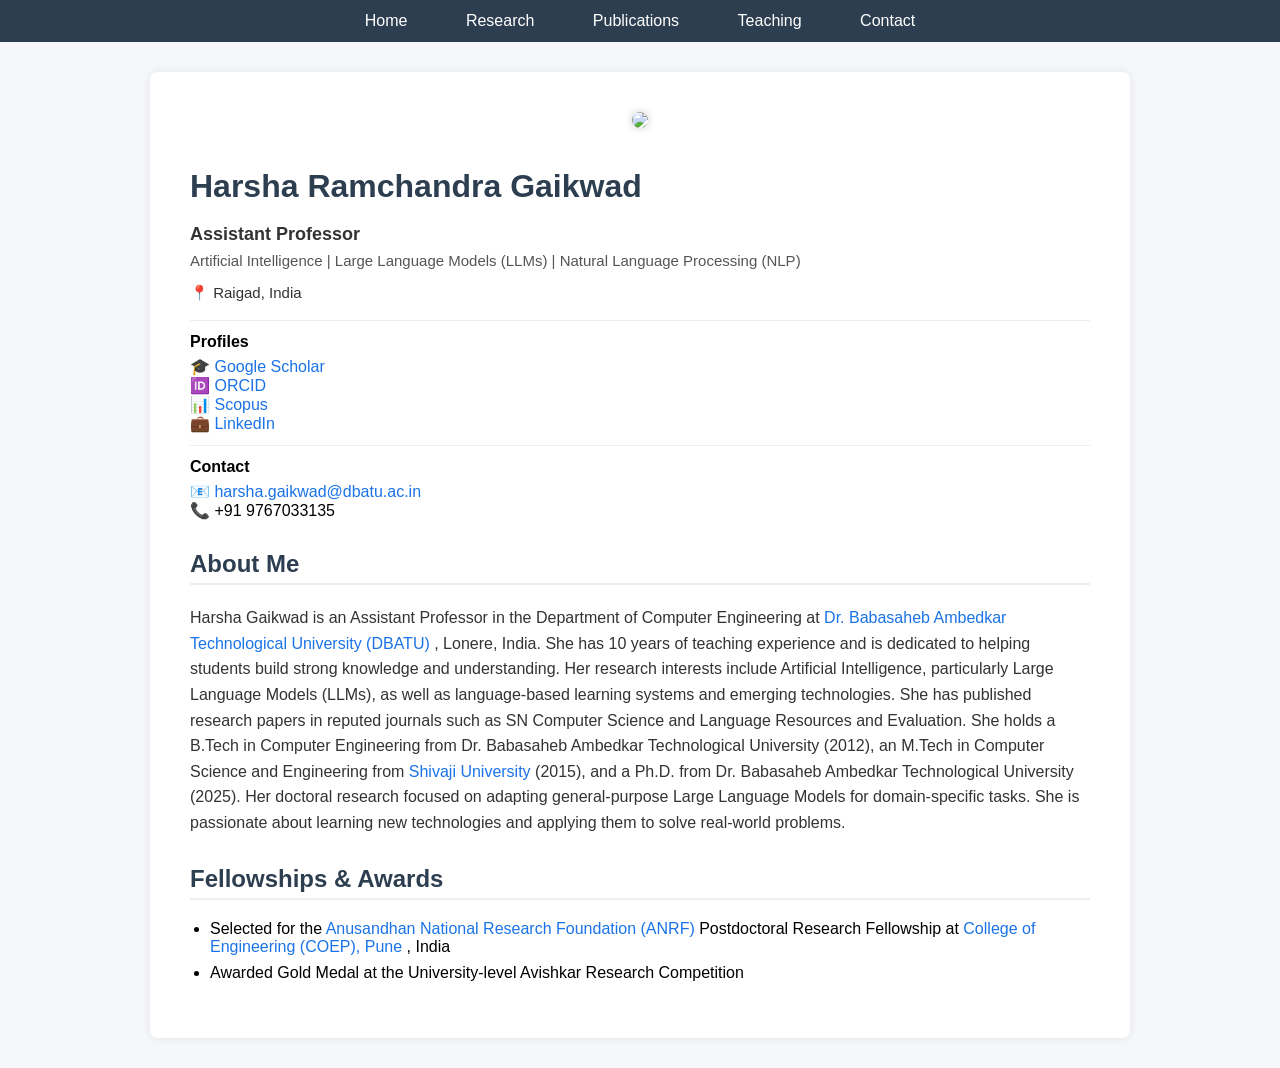
==== index.html @ 73e08946 "Update index.html" ====
<!DOCTYPE html>
<html>
<head>
<title>Harsha R. Gaikwad</title>
<link rel="stylesheet" href="style.css">
</head>

<body>

<div class="navbar">
<a href="index.html">Home</a>
<a href="research.html">Research</a>
<a href="publications.html">Publications</a>
<a href="teaching.html">Teaching</a>
<a href="Activities.html">Contact</a>
</div>

<div class="container">

<div style="text-align:center;">
<img src="profile.jpeg" width="150">
</div>

<h1>Harsha Ramchandra Gaikwad</h1>

<p style="line-height:1.6; font-size:15px;">
  <strong style="font-size:18px;">Assistant Professor</strong><br>
  
  <span style="color:#555;">
    Artificial Intelligence | Large Language Models (LLMs) | Natural Language Processing (NLP)
  </span><br>

  <span style="display:block; margin-top:8px;">📍 Raigad, India</span>

  <hr style="margin:12px 0; border:0; border-top:1px solid #eee;">

  <strong style="font-size:16px;">Profiles</strong><br>

  <span style="display:block; margin-top:6px;">
    🎓 <a href="https://scholar.google.com/citations?user=UqezAY8AAAAJ&hl=en" target="_blank" style="text-decoration:none; color:#1a73e8;">
      Google Scholar
    </a>
  </span>

  <span style="display:block;">
    🆔 <a href="https://orcid.org/0000-0003-2760-0009" target="_blank" style="text-decoration:none; color:#1a73e8;">
      ORCID
    </a>
  </span>

  <span style="display:block;">
    📊 <a href="https://www.scopus.com/authid/detail.uri?authorId=57553435400" target="_blank" style="text-decoration:none; color:#1a73e8;">
      Scopus
    </a>
  </span>

  <span style="display:block;">
    💼 <a href="https://www.linkedin.com/in/harsha-gaikwad-33515127b" target="_blank" style="text-decoration:none; color:#1a73e8;">
      LinkedIn
    </a>
  </span>

  <hr style="margin:12px 0; border:0; border-top:1px solid #eee;">

  <strong style="font-size:16px;">Contact</strong><br>

  <span style="display:block; margin-top:6px;">
    📧 <a href="mailto:harsha.gaikwad@dbatu.ac.in" style="text-decoration:none; color:#1a73e8;">
      harsha.gaikwad@dbatu.ac.in
    </a>
  </span>

  <span style="display:block;">
    📞 +91 9767033135
  </span>
</p>
  <h2>About Me</h2>
<p>
Harsha Gaikwad is an Assistant Professor in the Department of Computer Engineering at 
<a href="https://dbatu.ac.in/" target="_blank" style="color:#1a73e8; text-decoration:none;">
Dr. Babasaheb Ambedkar Technological University (DBATU)
</a>, Lonere, India. 

She has 10 years of teaching experience and is dedicated to helping students build strong knowledge and understanding. 
Her research interests include Artificial Intelligence, particularly Large Language Models (LLMs), as well as language-based learning systems and emerging technologies. 

She has published research papers in reputed journals such as SN Computer Science and Language Resources and Evaluation. 

She holds a B.Tech in Computer Engineering from 

Dr. Babasaheb Ambedkar Technological University (2012), 

an M.Tech in Computer Science and Engineering from 
<a href="https://www.unishivaji.ac.in/" target="_blank" style="color:#1a73e8; text-decoration:none;">
Shivaji University
</a> (2015), 

and a Ph.D. from 

Dr. Babasaheb Ambedkar Technological University
(2025). 

Her doctoral research focused on adapting general-purpose Large Language Models for domain-specific tasks. 
She is passionate about learning new technologies and applying them to solve real-world problems.
</p>


  <h2>Fellowships & Awards</h2>
<ul>
<li>
Selected for the 
<a href="https://anrf.gov.in/" target="_blank" style="color:#1a73e8; text-decoration:none;">
Anusandhan National Research Foundation (ANRF)
</a> 
Postdoctoral Research Fellowship at 
<a href="https://www.coep.org.in/" target="_blank" style="color:#1a73e8; text-decoration:none;">
College of Engineering (COEP), Pune
</a>, India
</li>

<li>
Awarded Gold Medal at the University-level Avishkar Research Competition
</li>
</ul>

</div>

</body>
</html>
---- style.css ----
/* GENERAL */
body {
    font-family: "Segoe UI", Arial, sans-serif;
    margin: 0;
    background-color: #f5f7fa;
}

/* NAVBAR */
.navbar {
    background-color: #2c3e50;
    padding: 12px 0;
    text-align: center;
    position: sticky;
    top: 0;
    z-index: 1000;
}

.navbar a {
    color: white;
    margin: 0 15px;
    text-decoration: none;
    font-weight: 500;
    padding: 8px 12px;
    transition: 0.3s;
}

.navbar a:hover {
    background-color: #f39c12;
    border-radius: 5px;
}

/* MAIN CONTAINER */
.container {
    padding: 40px;
    max-width: 900px;
    margin: 30px auto;
    background: white;
    box-shadow: 0 0 10px rgba(0,0,0,0.08);
    border-radius: 8px;
}

/* HEADINGS */
h1 {
    color: #2c3e50;
    margin-bottom: 10px;
}

h2 {
    color: #2c3e50;
    border-bottom: 2px solid #eee;
    padding-bottom: 5px;
    margin-top: 30px;
}

/* TEXT */
p {
    line-height: 1.6;
    color: #333;
}

/* LISTS */
ul {
    padding-left: 20px;
}

ul li {
    margin-bottom: 8px;
}

/* LINKS */
a {
    color: #2980b9;
}

a:hover {
    text-decoration: underline;
}

/* PROFILE IMAGE */
img {
    margin-bottom: 15px;
    border-radius: 50%;
    box-shadow: 0 0 10px rgba(0,0,0,0.2);
}

/* MOBILE RESPONSIVE */
@media (max-width: 768px) {
    .container {
        padding: 20px;
        margin: 10px;
    }

    .navbar a {
        display: block;
        margin: 10px 0;
    }
}
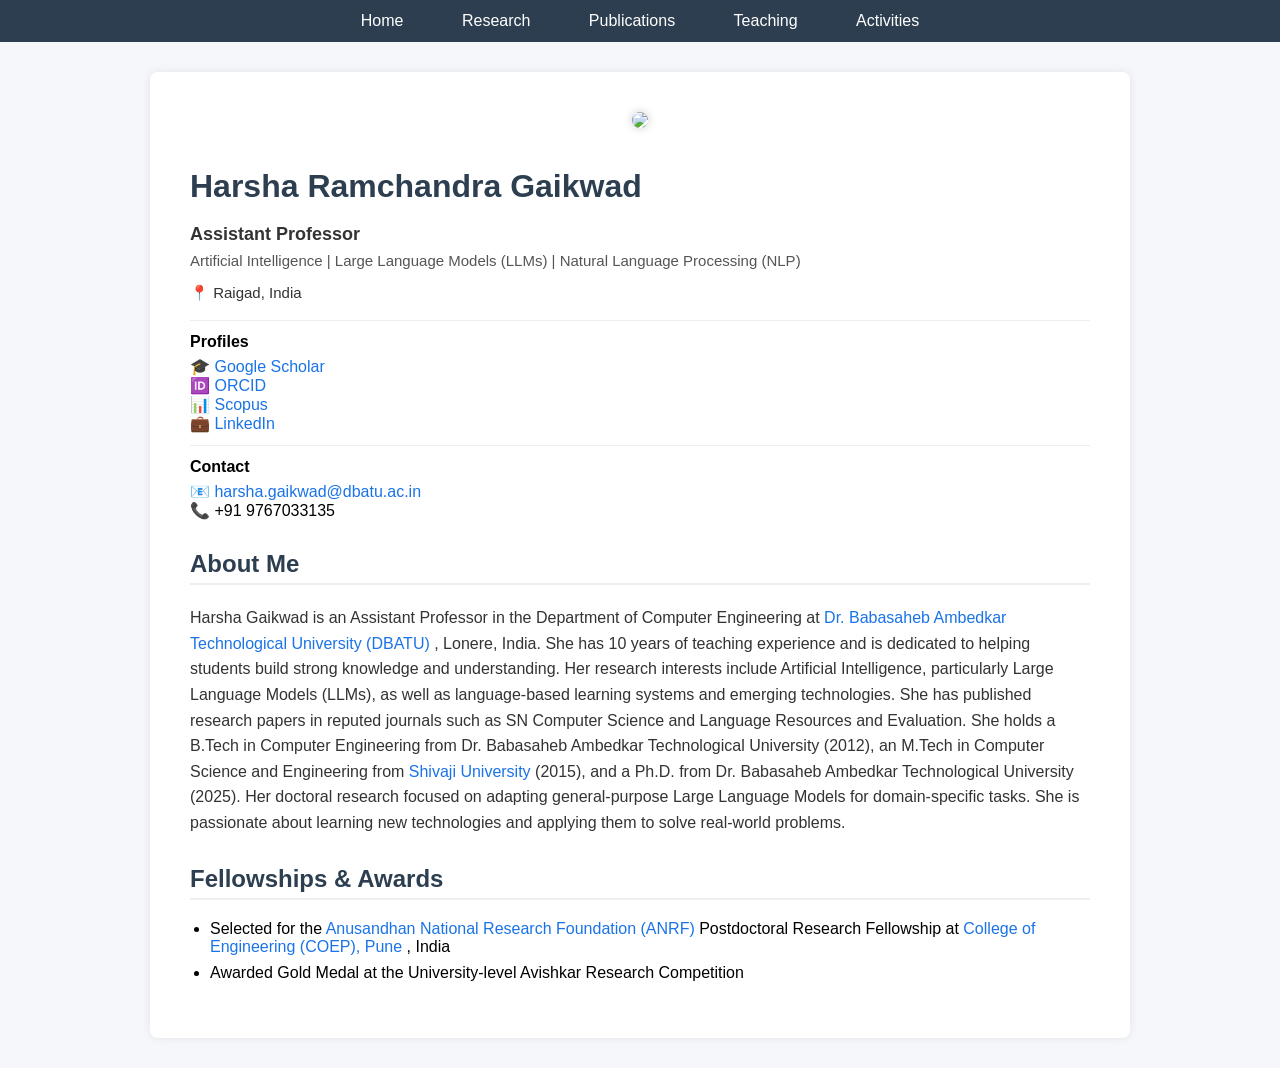
==== commit 7db59859: "Update index.html" ====
--- a/index.html
+++ b/index.html
@@ -12,7 +12,7 @@
 <a href="research.html">Research</a>
 <a href="publications.html">Publications</a>
 <a href="teaching.html">Teaching</a>
-<a href="Activities.html">Contact</a>
+<a href="Activities.html">Activities</a>
 </div>
 
 <div class="container">
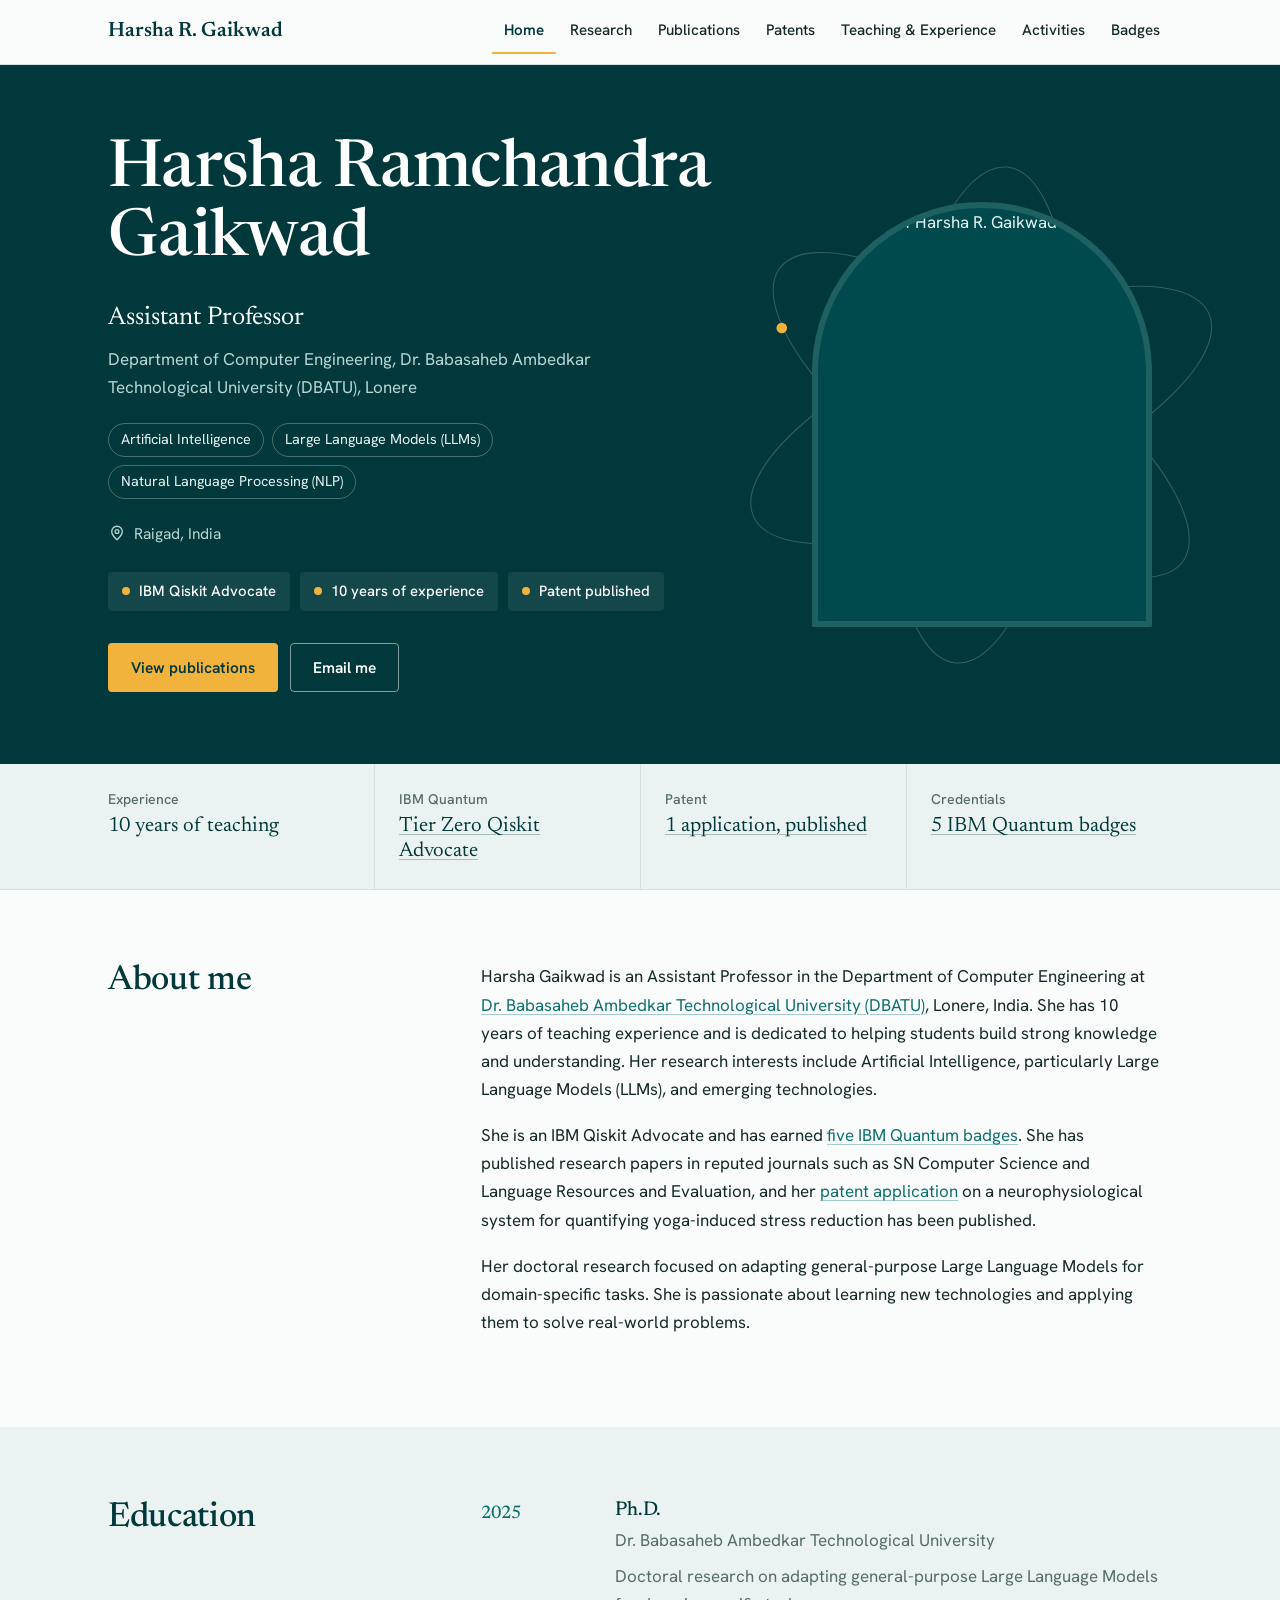
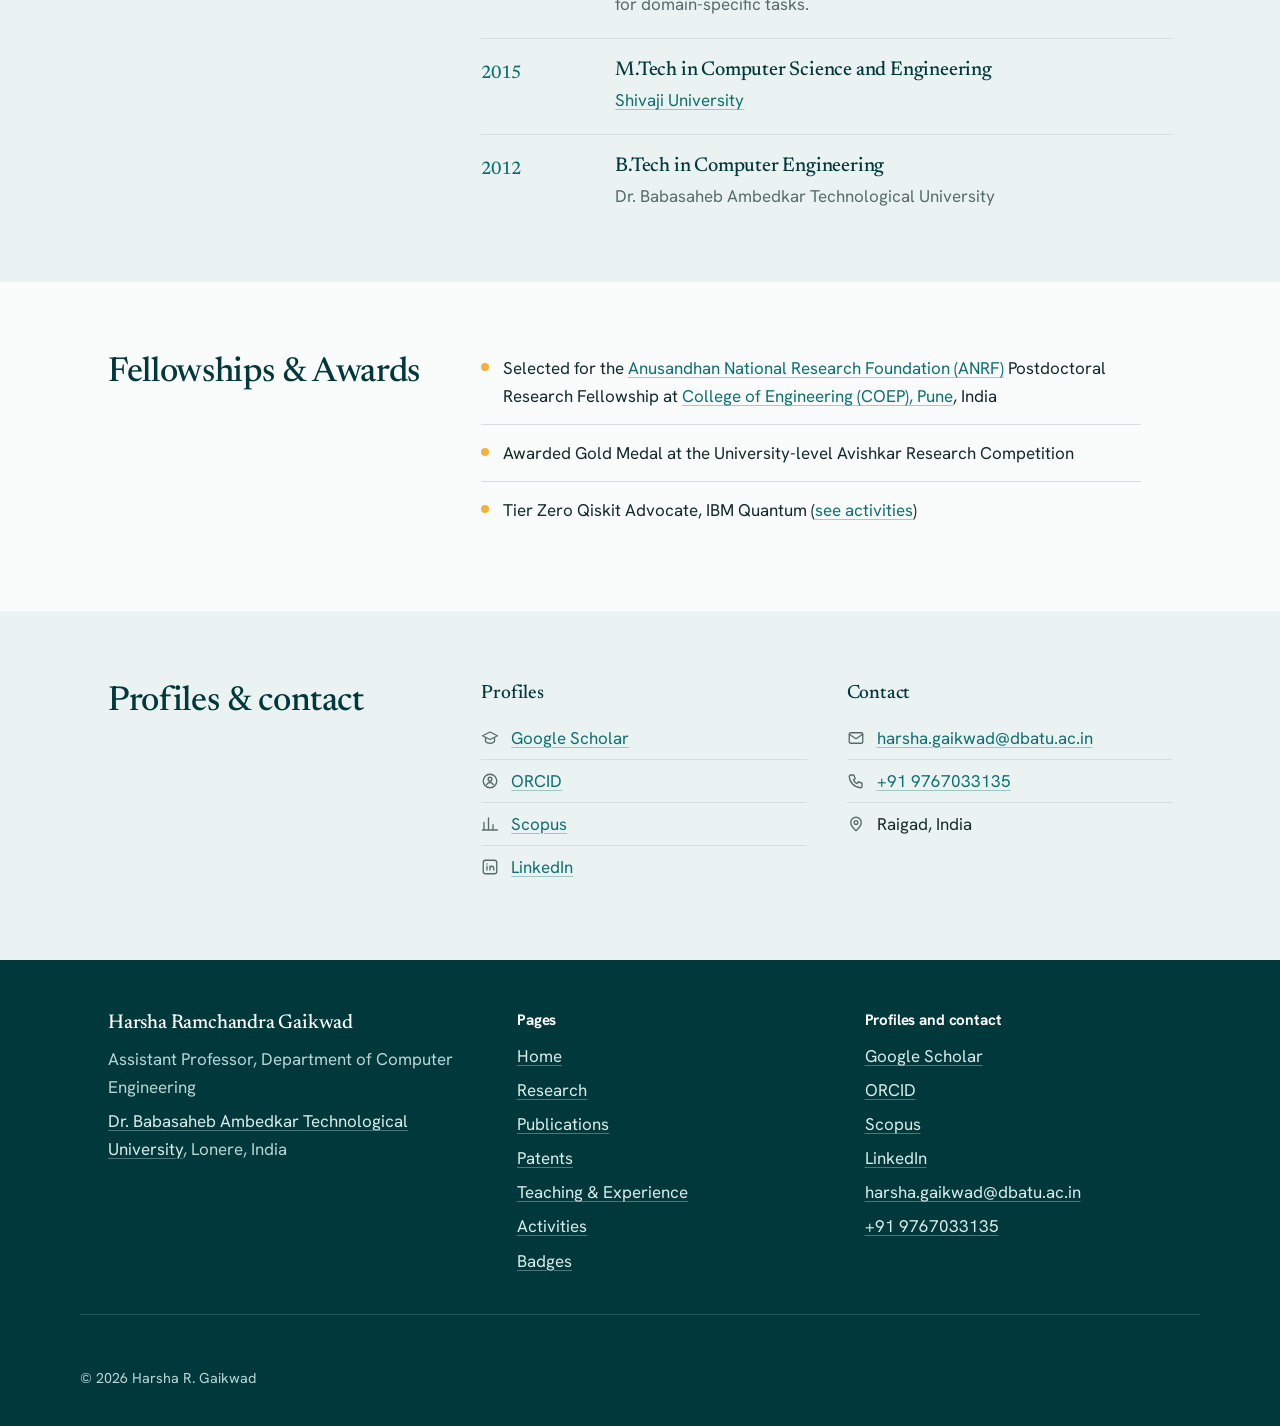
==== commit b958908a: "Add files via upload" ====
--- a/index.html
+++ b/index.html
@@ -1,129 +1,225 @@
 <!DOCTYPE html>
-<html>
+<html lang="en">
 <head>
-<title>Harsha R. Gaikwad</title>
-<link rel="stylesheet" href="style.css">
+  <meta charset="UTF-8">
+  <meta name="viewport" content="width=device-width, initial-scale=1">
+  <title>Harsha R. Gaikwad | Assistant Professor, AI, LLMs and Quantum Computing</title>
+  <meta name="description" content="Harsha R. Gaikwad, Assistant Professor of Computer Engineering at DBATU, Lonere. Research in AI, large language models, NLP and quantum computing. IBM Qiskit Advocate.">
+  <meta property="og:title" content="Harsha R. Gaikwad | Assistant Professor, AI, LLMs and Quantum Computing">
+  <meta property="og:description" content="Harsha R. Gaikwad, Assistant Professor of Computer Engineering at DBATU, Lonere. Research in AI, large language models, NLP and quantum computing. IBM Qiskit Advocate.">
+  <meta property="og:type" content="website">
+  <link rel="icon" href="data:image/svg+xml,%3Csvg xmlns='http://www.w3.org/2000/svg' viewBox='0 0 64 64'%3E%3Crect width='64' height='64' rx='14' fill='%2300383b'/%3E%3Ctext x='32' y='43' font-size='30' text-anchor='middle' fill='white' font-family='Georgia,serif'%3EHG%3C/text%3E%3C/svg%3E">
+  <link rel="preconnect" href="https://fonts.googleapis.com">
+  <link rel="preconnect" href="https://fonts.gstatic.com" crossorigin>
+  <link rel="stylesheet" href="https://fonts.googleapis.com/css2?family=Hanken+Grotesk:wght@400;500;600;700&family=Newsreader:ital,opsz,wght@0,6..72,400;0,6..72,500;0,6..72,600;1,6..72,400&display=swap">
+  <link rel="stylesheet" href="style.css">
+  <script type="application/ld+json">
+  {
+    "@context": "https://schema.org",
+    "@type": "Person",
+    "name": "Harsha Ramchandra Gaikwad",
+    "jobTitle": "Assistant Professor",
+    "affiliation": {"@type": "CollegeOrUniversity", "name": "Dr. Babasaheb Ambedkar Technological University", "url": "https://dbatu.ac.in/"},
+    "email": "mailto:harsha.gaikwad@dbatu.ac.in",
+    "sameAs": [
+      "https://scholar.google.com/citations?user=UqezAY8AAAAJ&hl=en",
+      "https://orcid.org/0000-0003-2760-0009",
+      "https://www.scopus.com/authid/detail.uri?authorId=57553435400",
+      "https://www.linkedin.com/in/harsha-gaikwad-33515127b"
+    ]
+  }
+  </script>
 </head>
-
 <body>
-
-<div class="navbar">
-<a href="index.html">Home</a>
-<a href="research.html">Research</a>
-<a href="publications.html">Publications</a>
-<a href="teaching.html">Teaching</a>
-<a href="Activities.html">Activities</a>
-</div>
-
-<div class="container">
-
-<div style="text-align:center;">
-<img src="profile.jpeg" width="150">
-</div>
-
-<h1>Harsha Ramchandra Gaikwad</h1>
-
-<p style="line-height:1.6; font-size:15px;">
-  <strong style="font-size:18px;">Assistant Professor</strong><br>
-  
-  <span style="color:#555;">
-    Artificial Intelligence | Large Language Models (LLMs) | Natural Language Processing (NLP)
-  </span><br>
-
-  <span style="display:block; margin-top:8px;">📍 Raigad, India</span>
-
-  <hr style="margin:12px 0; border:0; border-top:1px solid #eee;">
-
-  <strong style="font-size:16px;">Profiles</strong><br>
-
-  <span style="display:block; margin-top:6px;">
-    🎓 <a href="https://scholar.google.com/citations?user=UqezAY8AAAAJ&hl=en" target="_blank" style="text-decoration:none; color:#1a73e8;">
-      Google Scholar
-    </a>
-  </span>
-
-  <span style="display:block;">
-    🆔 <a href="https://orcid.org/0000-0003-2760-0009" target="_blank" style="text-decoration:none; color:#1a73e8;">
-      ORCID
-    </a>
-  </span>
-
-  <span style="display:block;">
-    📊 <a href="https://www.scopus.com/authid/detail.uri?authorId=57553435400" target="_blank" style="text-decoration:none; color:#1a73e8;">
-      Scopus
-    </a>
-  </span>
-
-  <span style="display:block;">
-    💼 <a href="https://www.linkedin.com/in/harsha-gaikwad-33515127b" target="_blank" style="text-decoration:none; color:#1a73e8;">
-      LinkedIn
-    </a>
-  </span>
-
-  <hr style="margin:12px 0; border:0; border-top:1px solid #eee;">
-
-  <strong style="font-size:16px;">Contact</strong><br>
-
-  <span style="display:block; margin-top:6px;">
-    📧 <a href="mailto:harsha.gaikwad@dbatu.ac.in" style="text-decoration:none; color:#1a73e8;">
-      harsha.gaikwad@dbatu.ac.in
-    </a>
-  </span>
-
-  <span style="display:block;">
-    📞 +91 9767033135
-  </span>
-</p>
-  <h2>About Me</h2>
-<p>
-Harsha Gaikwad is an Assistant Professor in the Department of Computer Engineering at 
-<a href="https://dbatu.ac.in/" target="_blank" style="color:#1a73e8; text-decoration:none;">
-Dr. Babasaheb Ambedkar Technological University (DBATU)
-</a>, Lonere, India. 
-
-She has 10 years of teaching experience and is dedicated to helping students build strong knowledge and understanding. 
-Her research interests include Artificial Intelligence, particularly Large Language Models (LLMs), as well as language-based learning systems and emerging technologies. 
-
-She has published research papers in reputed journals such as SN Computer Science and Language Resources and Evaluation. 
-
-She holds a B.Tech in Computer Engineering from 
-
-Dr. Babasaheb Ambedkar Technological University (2012), 
-
-an M.Tech in Computer Science and Engineering from 
-<a href="https://www.unishivaji.ac.in/" target="_blank" style="color:#1a73e8; text-decoration:none;">
-Shivaji University
-</a> (2015), 
-
-and a Ph.D. from 
-
-Dr. Babasaheb Ambedkar Technological University
-(2025). 
-
-Her doctoral research focused on adapting general-purpose Large Language Models for domain-specific tasks. 
-She is passionate about learning new technologies and applying them to solve real-world problems.
-</p>
-
-
-  <h2>Fellowships & Awards</h2>
-<ul>
-<li>
-Selected for the 
-<a href="https://anrf.gov.in/" target="_blank" style="color:#1a73e8; text-decoration:none;">
-Anusandhan National Research Foundation (ANRF)
-</a> 
-Postdoctoral Research Fellowship at 
-<a href="https://www.coep.org.in/" target="_blank" style="color:#1a73e8; text-decoration:none;">
-College of Engineering (COEP), Pune
-</a>, India
-</li>
-
-<li>
-Awarded Gold Medal at the University-level Avishkar Research Competition
-</li>
-</ul>
-
-</div>
-
+<a class="skip" href="#main">Skip to content</a>
+
+<header class="site-header">
+  <div class="wrap">
+    <a class="brand" href="index.html">Harsha R. Gaikwad</a>
+    <button class="menu-btn" type="button" aria-expanded="false" aria-controls="site-nav">Menu</button>
+    <nav class="nav" id="site-nav" aria-label="Main">
+      <a href="index.html" aria-current="page">Home</a>
+      <a href="research.html">Research</a>
+      <a href="publications.html">Publications</a>
+      <a href="patents.html">Patents</a>
+      <a href="teaching.html">Teaching & Experience</a>
+      <a href="Activities.html">Activities</a>
+      <a href="badges.html">Badges</a>
+    </nav>
+  </div>
+</header>
+
+<main id="main">
+
+<section class="hero">
+  <div class="wrap">
+    <div class="copy">
+      <h1>Harsha Ramchandra Gaikwad</h1>
+      <p class="role">Assistant Professor</p>
+      <p class="org">Department of Computer Engineering, Dr. Babasaheb Ambedkar Technological University (DBATU), Lonere</p>
+      <ul class="chips">
+        <li>Artificial Intelligence</li>
+        <li>Large Language Models (LLMs)</li>
+        <li>Natural Language Processing (NLP)</li>
+      </ul>
+      <p class="where"><svg viewBox="0 0 24 24" fill="none" stroke="currentColor" stroke-width="1.8" stroke-linecap="round" stroke-linejoin="round" aria-hidden="true"><path d="M12 21s-7-6.2-7-11a7 7 0 0 1 14 0c0 4.8-7 11-7 11z"/><circle cx="12" cy="10" r="2.5"/></svg> Raigad, India</p>
+      <ul class="signals">
+        <li>IBM Qiskit Advocate</li>
+        <li>10 years of experience</li>
+        <li>Patent published</li>
+      </ul>
+      <div class="actions">
+        <a class="btn btn-gold" href="publications.html">View publications</a>
+        <a class="btn btn-ghost" href="mailto:harsha.gaikwad@dbatu.ac.in">Email me</a>
+      </div>
+    </div>
+    <div class="portrait-wrap">
+      <svg class="orbits" viewBox="0 0 500 500" aria-hidden="true">
+        <ellipse cx="250" cy="250" rx="235" ry="82" transform="rotate(-24 250 250)"/>
+        <ellipse cx="250" cy="250" rx="235" ry="82" transform="rotate(36 250 250)"/>
+        <ellipse cx="250" cy="250" rx="235" ry="82" transform="rotate(96 250 250)"/>
+        <circle cx="62" cy="168" r="5"/>
+      </svg>
+      <div class="portrait">
+        <img src="profile.jpeg" alt="Portrait of Harsha R. Gaikwad" width="680" height="850">
+      </div>
+    </div>
+  </div>
+</section>
+
+<section class="facts" aria-label="At a glance">
+  <div class="wrap">
+    <dl>
+      <div class="fact"><dt>Experience</dt><dd>10 years of teaching</dd></div>
+      <div class="fact"><dt>IBM Quantum</dt><dd><a href="Activities.html">Tier Zero Qiskit Advocate</a></dd></div>
+      <div class="fact"><dt>Patent</dt><dd><a href="patents.html">1 application, published</a></dd></div>
+      <div class="fact"><dt>Credentials</dt><dd><a href="badges.html">5 IBM Quantum badges</a></dd></div>
+    </dl>
+  </div>
+</section>
+
+<section class="section" id="about">
+  <div class="wrap split">
+    <h2>About me</h2>
+    <div class="prose">
+      <p>Harsha Gaikwad is an Assistant Professor in the Department of Computer Engineering at
+      <a href="https://dbatu.ac.in/" target="_blank" rel="noopener noreferrer">Dr. Babasaheb Ambedkar Technological University (DBATU)</a>, Lonere, India.
+      She has 10 years of teaching experience and is dedicated to helping students build strong knowledge and understanding.
+      Her research interests include Artificial Intelligence, particularly Large Language Models (LLMs), and emerging technologies.</p>
+
+      <p>She is an IBM Qiskit Advocate and has earned <a href="badges.html">five IBM Quantum badges</a>.
+      She has published research papers in reputed journals such as SN Computer Science and Language Resources and Evaluation,
+      and her <a href="patents.html">patent application</a> on a neurophysiological system for quantifying yoga-induced stress reduction
+      has been published.</p>
+
+      <p>Her doctoral research focused on adapting general-purpose Large Language Models for domain-specific tasks.
+      She is passionate about learning new technologies and applying them to solve real-world problems.</p>
+    </div>
+  </div>
+</section>
+
+<section class="section tint" id="education">
+  <div class="wrap split">
+    <h2>Education</h2>
+    <ul class="rows">
+      <li>
+        <span class="when">2025</span>
+        <div>
+          <h3>Ph.D.</h3>
+          <p>Dr. Babasaheb Ambedkar Technological University</p>
+          <p>Doctoral research on adapting general-purpose Large Language Models for domain-specific tasks.</p>
+        </div>
+      </li>
+      <li>
+        <span class="when">2015</span>
+        <div>
+          <h3>M.Tech in Computer Science and Engineering</h3>
+          <p><a href="https://www.unishivaji.ac.in/" target="_blank" rel="noopener noreferrer">Shivaji University</a></p>
+        </div>
+      </li>
+      <li>
+        <span class="when">2012</span>
+        <div>
+          <h3>B.Tech in Computer Engineering</h3>
+          <p>Dr. Babasaheb Ambedkar Technological University</p>
+        </div>
+      </li>
+    </ul>
+  </div>
+</section>
+
+<section class="section" id="awards">
+  <div class="wrap split">
+    <h2>Fellowships &amp; Awards</h2>
+    <ul class="plain-list">
+      <li>Selected for the <a href="https://anrf.gov.in/" target="_blank" rel="noopener noreferrer">Anusandhan National Research Foundation (ANRF)</a>
+      Postdoctoral Research Fellowship at <a href="https://www.coep.org.in/" target="_blank" rel="noopener noreferrer">College of Engineering (COEP), Pune</a>, India</li>
+      <li>Awarded Gold Medal at the University-level Avishkar Research Competition</li>
+      <li>Tier Zero Qiskit Advocate, IBM Quantum (<a href="Activities.html">see activities</a>)</li>
+    </ul>
+  </div>
+</section>
+
+<section class="section tint" id="contact">
+  <div class="wrap split">
+    <h2>Profiles &amp; contact</h2>
+    <div class="link-cols">
+      <div>
+        <h3>Profiles</h3>
+        <ul class="link-list">
+          <li><svg viewBox="0 0 24 24" fill="none" stroke="currentColor" stroke-width="1.8" stroke-linecap="round" stroke-linejoin="round" aria-hidden="true"><path d="M2 9 12 4l10 5-10 5z"/><path d="M6 11.5V16c0 1.5 3 3 6 3s6-1.5 6-3v-4.5"/></svg><a href="https://scholar.google.com/citations?user=UqezAY8AAAAJ&amp;hl=en" target="_blank" rel="noopener noreferrer">Google Scholar</a></li>
+          <li><svg viewBox="0 0 24 24" fill="none" stroke="currentColor" stroke-width="1.8" stroke-linecap="round" stroke-linejoin="round" aria-hidden="true"><circle cx="12" cy="12" r="9"/><circle cx="12" cy="9.5" r="2.5"/><path d="M7.5 17c.8-2 2.4-3 4.5-3s3.7 1 4.5 3"/></svg><a href="https://orcid.org/0000-0003-2760-0009" target="_blank" rel="noopener noreferrer">ORCID</a></li>
+          <li><svg viewBox="0 0 24 24" fill="none" stroke="currentColor" stroke-width="1.8" stroke-linecap="round" stroke-linejoin="round" aria-hidden="true"><path d="M4 20V10M10 20V4M16 20v-7M22 20H2"/></svg><a href="https://www.scopus.com/authid/detail.uri?authorId=57553435400" target="_blank" rel="noopener noreferrer">Scopus</a></li>
+          <li><svg viewBox="0 0 24 24" fill="none" stroke="currentColor" stroke-width="1.8" stroke-linecap="round" stroke-linejoin="round" aria-hidden="true"><rect x="3" y="3" width="18" height="18" rx="3"/><path d="M8 11v5M8 8v.01M12 16v-5m0 2.5c0-1.5 1-2.5 2.5-2.5S17 12 17 13.5V16"/></svg><a href="https://www.linkedin.com/in/harsha-gaikwad-33515127b" target="_blank" rel="noopener noreferrer">LinkedIn</a></li>
+        </ul>
+      </div>
+      <div>
+        <h3>Contact</h3>
+        <ul class="link-list">
+          <li><svg viewBox="0 0 24 24" fill="none" stroke="currentColor" stroke-width="1.8" stroke-linecap="round" stroke-linejoin="round" aria-hidden="true"><rect x="3" y="5" width="18" height="14" rx="2"/><path d="m3 7 9 6 9-6"/></svg><a href="mailto:harsha.gaikwad@dbatu.ac.in">harsha.gaikwad@dbatu.ac.in</a></li>
+          <li><svg viewBox="0 0 24 24" fill="none" stroke="currentColor" stroke-width="1.8" stroke-linecap="round" stroke-linejoin="round" aria-hidden="true"><path d="M5 4h4l2 5-2.5 1.5a11 11 0 0 0 5 5L15 13l5 2v4a2 2 0 0 1-2 2A16 16 0 0 1 3 6a2 2 0 0 1 2-2z"/></svg><a href="tel:+919767033135">+91 9767033135</a></li>
+          <li><svg viewBox="0 0 24 24" fill="none" stroke="currentColor" stroke-width="1.8" stroke-linecap="round" stroke-linejoin="round" aria-hidden="true"><path d="M12 21s-7-6.2-7-11a7 7 0 0 1 14 0c0 4.8-7 11-7 11z"/><circle cx="12" cy="10" r="2.5"/></svg><span>Raigad, India</span></li>
+        </ul>
+      </div>
+    </div>
+  </div>
+</section>
+
+</main>
+
+<footer class="site-footer">
+  <div class="wrap">
+    <div>
+      <h2>Harsha Ramchandra Gaikwad</h2>
+      <p>Assistant Professor, Department of Computer Engineering</p>
+      <p><a href="https://dbatu.ac.in/" target="_blank" rel="noopener noreferrer">Dr. Babasaheb Ambedkar Technological University</a>, Lonere, India</p>
+    </div>
+    <div>
+      <h3>Pages</h3>
+      <ul>
+        <li><a href="index.html">Home</a></li>
+        <li><a href="research.html">Research</a></li>
+        <li><a href="publications.html">Publications</a></li>
+        <li><a href="patents.html">Patents</a></li>
+        <li><a href="teaching.html">Teaching & Experience</a></li>
+        <li><a href="Activities.html">Activities</a></li>
+        <li><a href="badges.html">Badges</a></li>
+      </ul>
+    </div>
+    <div>
+      <h3>Profiles and contact</h3>
+      <ul>
+        <li><a href="https://scholar.google.com/citations?user=UqezAY8AAAAJ&amp;hl=en" target="_blank" rel="noopener noreferrer">Google Scholar</a></li>
+        <li><a href="https://orcid.org/0000-0003-2760-0009" target="_blank" rel="noopener noreferrer">ORCID</a></li>
+        <li><a href="https://www.scopus.com/authid/detail.uri?authorId=57553435400" target="_blank" rel="noopener noreferrer">Scopus</a></li>
+        <li><a href="https://www.linkedin.com/in/harsha-gaikwad-33515127b" target="_blank" rel="noopener noreferrer">LinkedIn</a></li>
+        <li><a href="mailto:harsha.gaikwad@dbatu.ac.in">harsha.gaikwad@dbatu.ac.in</a></li>
+        <li><a href="tel:+919767033135">+91 9767033135</a></li>
+      </ul>
+    </div>
+  </div>
+  <div class="wrap copyright">&copy; 2026 Harsha R. Gaikwad</div>
+</footer>
+<script src="script.js"></script>
 </body>
 </html>
--- a/style.css
+++ b/style.css
@@ -1,97 +1,495 @@
-/* GENERAL */
+/* ==========================================================
+   Harsha R. Gaikwad — academic site
+   Palette is drawn from the IBM Quantum badge tiles:
+   deep teal, lagoon, mist, with marigold used only as a signal.
+   ========================================================== */
+
+:root {
+  --ink: #00383b;
+  --ink-2: #004a4d;
+  --teal: #0e6f70;
+  --teal-dark: #0a5556;
+  --mist: #ebf3f2;
+  --paper: #fafcfb;
+  --white: #ffffff;
+  --text: #14292a;
+  --muted: #566b6b;
+  --line: #d3e0df;
+  --gold: #f2b33d;
+  --maroon: #740a35;
+
+  --serif: "Newsreader", Georgia, "Times New Roman", serif;
+  --sans: "Hanken Grotesk", "Segoe UI", system-ui, -apple-system, Arial, sans-serif;
+
+  --wrap: 1120px;
+  --read: 68ch;
+  --radius: 6px;
+}
+
+*,
+*::before,
+*::after { box-sizing: border-box; }
+
+html { scroll-behavior: smooth; scroll-padding-top: 88px; }
+
 body {
-    font-family: "Segoe UI", Arial, sans-serif;
-    margin: 0;
-    background-color: #f5f7fa;
-}
-
-/* NAVBAR */
-.navbar {
-    background-color: #2c3e50;
-    padding: 12px 0;
-    text-align: center;
-    position: sticky;
-    top: 0;
-    z-index: 1000;
-}
-
-.navbar a {
-    color: white;
-    margin: 0 15px;
-    text-decoration: none;
-    font-weight: 500;
-    padding: 8px 12px;
-    transition: 0.3s;
-}
-
-.navbar a:hover {
-    background-color: #f39c12;
-    border-radius: 5px;
-}
-
-/* MAIN CONTAINER */
-.container {
-    padding: 40px;
-    max-width: 900px;
-    margin: 30px auto;
-    background: white;
-    box-shadow: 0 0 10px rgba(0,0,0,0.08);
-    border-radius: 8px;
-}
-
-/* HEADINGS */
-h1 {
-    color: #2c3e50;
-    margin-bottom: 10px;
-}
-
-h2 {
-    color: #2c3e50;
-    border-bottom: 2px solid #eee;
-    padding-bottom: 5px;
-    margin-top: 30px;
-}
-
-/* TEXT */
-p {
-    line-height: 1.6;
-    color: #333;
-}
-
-/* LISTS */
-ul {
-    padding-left: 20px;
-}
-
-ul li {
-    margin-bottom: 8px;
-}
-
-/* LINKS */
+  margin: 0;
+  font-family: var(--sans);
+  font-size: 1.0625rem;
+  line-height: 1.65;
+  color: var(--text);
+  background: var(--paper);
+  -webkit-font-smoothing: antialiased;
+}
+
+img { max-width: 100%; display: block; }
+
 a {
-    color: #2980b9;
-}
-
-a:hover {
-    text-decoration: underline;
-}
-
-/* PROFILE IMAGE */
-img {
-    margin-bottom: 15px;
-    border-radius: 50%;
-    box-shadow: 0 0 10px rgba(0,0,0,0.2);
-}
-
-/* MOBILE RESPONSIVE */
-@media (max-width: 768px) {
-    .container {
-        padding: 20px;
-        margin: 10px;
-    }
-
-    .navbar a {
-        display: block;
-        margin: 10px 0;
-    }
-}
+  color: var(--teal);
+  text-decoration-thickness: 1px;
+  text-underline-offset: 3px;
+  text-decoration-color: rgba(14, 111, 112, 0.35);
+  transition: color 0.15s, text-decoration-color 0.15s;
+}
+a:hover { color: var(--teal-dark); text-decoration-color: currentColor; }
+
+:focus-visible {
+  outline: 3px solid var(--gold);
+  outline-offset: 3px;
+  border-radius: 3px;
+}
+
+.skip {
+  position: absolute; left: -999px; top: 8px;
+  background: var(--ink); color: #fff; padding: 10px 16px; z-index: 100;
+}
+.skip:focus { left: 8px; }
+
+.wrap { max-width: var(--wrap); margin: 0 auto; padding: 0 28px; }
+
+h1, h2, h3, h4 {
+  font-family: var(--serif);
+  font-weight: 500;
+  line-height: 1.15;
+  color: var(--ink);
+  margin: 0;
+  letter-spacing: -0.01em;
+}
+h2 { font-size: clamp(1.7rem, 3vw, 2.15rem); }
+h3 { font-size: 1.4rem; }
+p { margin: 0 0 1em; }
+ul, ol { margin: 0; padding: 0; }
+
+/* ---------- Header ---------- */
+.site-header {
+  position: sticky; top: 0; z-index: 50;
+  background: rgba(250, 252, 251, 0.94);
+  backdrop-filter: blur(8px);
+  border-bottom: 1px solid var(--line);
+}
+.site-header .wrap {
+  display: flex; align-items: center; justify-content: space-between;
+  min-height: 64px; gap: 20px;
+}
+.brand {
+  font-family: var(--serif);
+  font-size: 1.3rem; font-weight: 600;
+  color: var(--ink); text-decoration: none; white-space: nowrap;
+}
+.brand:hover { color: var(--teal); }
+
+.nav { display: flex; gap: 2px; }
+.nav a {
+  color: var(--text); text-decoration: none;
+  font-size: 0.95rem; font-weight: 500;
+  padding: 8px 12px; border-radius: 4px;
+  border-bottom: 2px solid transparent;
+  border-radius: 0;
+}
+.nav a:hover { color: var(--teal); border-bottom-color: var(--line); }
+.nav a[aria-current="page"] { color: var(--ink); border-bottom-color: var(--gold); font-weight: 600; }
+
+.menu-btn {
+  display: none; background: none; border: 1px solid var(--line);
+  border-radius: 4px; padding: 8px 12px; font: inherit; font-weight: 600;
+  color: var(--ink); cursor: pointer;
+}
+
+/* ---------- Home hero ---------- */
+.hero {
+  background: var(--ink);
+  color: #e6f2f1;
+  position: relative;
+  overflow: hidden;
+}
+.hero .wrap {
+  display: grid; grid-template-columns: 1.25fr 0.75fr;
+  gap: 48px; align-items: center;
+  padding-top: 72px; padding-bottom: 72px;
+}
+.hero h1 {
+  color: #fff;
+  font-size: clamp(2.5rem, 5.4vw, 4.1rem);
+  font-weight: 500; line-height: 1.05;
+  max-width: 18ch;
+}
+.hero .role {
+  font-family: var(--serif);
+  font-size: clamp(1.3rem, 2.2vw, 1.6rem);
+  color: #fff; margin: 22px 0 6px;
+}
+.hero .org { color: #b9d6d4; margin: 0 0 22px; max-width: 52ch; }
+
+.chips { display: flex; flex-wrap: wrap; gap: 8px; list-style: none; }
+.chips li {
+  font-size: 0.9rem; padding: 4px 12px;
+  border: 1px solid rgba(255, 255, 255, 0.28);
+  border-radius: 999px; color: #e6f2f1;
+}
+.hero .where {
+  display: flex; align-items: center; gap: 8px;
+  margin: 22px 0 0; color: #b9d6d4; font-size: 0.97rem;
+}
+.hero .where svg { width: 18px; height: 18px; }
+
+.signals { display: flex; flex-wrap: wrap; gap: 10px; margin: 26px 0 0; list-style: none; }
+.signals li {
+  display: inline-flex; align-items: center; gap: 9px;
+  background: rgba(255, 255, 255, 0.08);
+  border-radius: 4px; padding: 7px 14px;
+  font-size: 0.93rem; font-weight: 500; color: #fff;
+}
+.signals li::before {
+  content: ""; width: 8px; height: 8px; border-radius: 50%;
+  background: var(--gold); flex: none;
+}
+
+.actions { display: flex; flex-wrap: wrap; gap: 12px; margin-top: 32px; }
+.btn {
+  display: inline-block; font: inherit; font-weight: 600; font-size: 0.97rem;
+  padding: 11px 22px; border-radius: 4px; text-decoration: none;
+  border: 1.5px solid transparent; cursor: pointer;
+  transition: background 0.15s, color 0.15s, border-color 0.15s;
+}
+.btn-gold { background: var(--gold); color: var(--ink); }
+.btn-gold:hover { background: #ffc766; color: var(--ink); }
+.btn-ghost { border-color: rgba(255, 255, 255, 0.5); color: #fff; }
+.btn-ghost:hover { background: rgba(255, 255, 255, 0.1); color: #fff; }
+.btn-solid { background: var(--ink); color: #fff; }
+.btn-solid:hover { background: var(--teal); color: #fff; }
+.btn-line { border-color: var(--teal); color: var(--teal); }
+.btn-line:hover { background: var(--teal); color: #fff; }
+
+/* arch portrait with orbit rings (the one decorative moment) */
+.portrait-wrap { position: relative; justify-self: center; width: min(340px, 78vw); }
+.orbits {
+  position: absolute; inset: -22% -28%; width: 156%; height: 144%;
+  pointer-events: none;
+}
+.orbits ellipse { fill: none; stroke: rgba(255, 255, 255, 0.2); stroke-width: 1; }
+.orbits circle { fill: var(--gold); }
+.portrait {
+  position: relative; aspect-ratio: 4 / 5; width: 100%;
+  border-radius: 999px 999px 10px 10px; overflow: hidden;
+  background: var(--ink-2);
+  border: 6px solid rgba(255, 255, 255, 0.12);
+}
+.portrait img { width: 100%; height: 100%; object-fit: cover; object-position: 52% 18%; }
+
+@media (prefers-reduced-motion: no-preference) {
+  .hero .copy, .portrait-wrap { animation: rise 0.7s ease-out both; }
+  .portrait-wrap { animation-delay: 0.12s; }
+  @keyframes rise { from { opacity: 0; transform: translateY(14px); } to { opacity: 1; transform: none; } }
+}
+
+/* ---------- Facts band ---------- */
+.facts { background: var(--mist); border-bottom: 1px solid var(--line); }
+.facts dl {
+  display: grid; grid-template-columns: repeat(4, 1fr);
+  margin: 0; padding: 0;
+}
+.facts .fact { padding: 24px 24px 24px 0; }
+.facts .fact + .fact { padding-left: 24px; border-left: 1px solid var(--line); }
+.facts dt { font-size: 0.88rem; color: var(--muted); font-weight: 500; }
+.facts dd { margin: 2px 0 0; font-family: var(--serif); font-size: 1.3rem; color: var(--ink); line-height: 1.25; }
+.facts dd a { color: inherit; text-decoration-color: rgba(0, 56, 59, 0.3); }
+.facts dd a:hover { color: var(--teal); }
+
+/* ---------- Sections ---------- */
+.section { padding: 72px 0; }
+.section + .section { border-top: 1px solid var(--line); }
+.section.tint { background: var(--mist); border-top: 0; }
+.section.tint + .section { border-top: 0; }
+
+.split { display: grid; grid-template-columns: 0.32fr 0.68fr; gap: 48px; align-items: start; }
+.split > h2 { position: sticky; top: 96px; }
+.split .note { color: var(--muted); font-size: 0.97rem; margin-top: 10px; font-family: var(--sans); }
+
+.prose { max-width: var(--read); }
+.prose p { margin-bottom: 1.1em; }
+
+/* timeline-style rows (education, experience) */
+.rows { list-style: none; }
+.rows > li {
+  display: grid; grid-template-columns: 110px 1fr; gap: 24px;
+  padding: 20px 0; border-bottom: 1px solid var(--line);
+}
+.rows > li:first-child { padding-top: 0; }
+.rows > li:last-child { border-bottom: 0; padding-bottom: 0; }
+.rows .when { font-family: var(--serif); font-size: 1.15rem; color: var(--teal); font-weight: 500; }
+.rows h3 { font-size: 1.25rem; margin-bottom: 4px; }
+.rows p { margin: 0; color: var(--muted); max-width: 60ch; }
+.rows p + p { margin-top: 8px; }
+
+.plain-list { list-style: none; }
+.plain-list li { padding: 14px 0 14px 22px; border-bottom: 1px solid var(--line); position: relative; max-width: 66ch; }
+.plain-list li:first-child { padding-top: 0; }
+.plain-list li:first-child::before { top: 9px; }
+.plain-list li:last-child { border-bottom: 0; }
+.plain-list li::before {
+  content: ""; position: absolute; left: 0; top: 23px;
+  width: 8px; height: 8px; background: var(--gold); border-radius: 50%;
+}
+
+/* profiles + contact */
+.link-cols { display: grid; grid-template-columns: 1fr 1fr; gap: 40px; }
+.link-cols h3 { font-size: 1.2rem; margin-bottom: 12px; }
+.link-list { list-style: none; }
+.link-list li { padding: 7px 0; border-bottom: 1px solid var(--line); display: flex; align-items: center; gap: 12px; }
+.link-list li:last-child { border-bottom: 0; }
+.link-list svg { width: 18px; height: 18px; color: var(--muted); flex: none; }
+
+/* ---------- Inner page head ---------- */
+.page-head { background: var(--ink); color: #e6f2f1; }
+.page-head .wrap { padding-top: 56px; padding-bottom: 52px; }
+.page-head h1 { color: #fff; font-size: clamp(2.2rem, 4.4vw, 3.2rem); font-weight: 500; }
+.page-head p { color: #b9d6d4; max-width: 62ch; margin: 14px 0 0; font-size: 1.1rem; }
+.page-head .jump { display: flex; flex-wrap: wrap; gap: 8px; margin-top: 24px; list-style: none; }
+.page-head .jump a {
+  display: inline-block; font-size: 0.93rem; padding: 6px 14px;
+  border: 1px solid rgba(255, 255, 255, 0.3); border-radius: 999px;
+  color: #fff; text-decoration: none;
+}
+.page-head .jump a:hover { background: rgba(255, 255, 255, 0.12); }
+
+/* ---------- Research ---------- */
+.interest-list { display: flex; flex-wrap: wrap; gap: 8px; list-style: none; margin-top: 18px; }
+.interest-list li {
+  font-size: 0.95rem; padding: 5px 14px; border-radius: 999px;
+  background: var(--white); border: 1px solid var(--line); color: var(--ink); font-weight: 500;
+}
+
+.project {
+  display: grid; grid-template-columns: 0.3fr 0.7fr; gap: 48px;
+  padding: 56px 0; border-top: 1px solid var(--line);
+}
+.project:first-of-type { border-top: 0; padding-top: 8px; }
+.project .meta { font-size: 0.95rem; }
+.project .meta h4 {
+  font-family: var(--sans); font-size: 0.92rem; font-weight: 700;
+  color: var(--ink); margin: 0 0 4px;
+}
+.project .meta div + div { margin-top: 18px; }
+.project .meta p { margin: 0; color: var(--muted); }
+.project .meta ul { list-style: none; }
+.project .meta li { margin-bottom: 6px; color: var(--muted); }
+.project .meta .pill-list { display: flex; flex-wrap: wrap; gap: 6px; }
+.project .meta .pill-list li {
+  margin: 0; padding: 2px 10px; border-radius: 999px;
+  background: var(--mist); color: var(--ink); font-size: 0.88rem; font-weight: 500;
+}
+.project h3 { font-size: clamp(1.5rem, 2.6vw, 1.9rem); margin-bottom: 18px; }
+.project .body h4 {
+  font-family: var(--sans); font-size: 1rem; font-weight: 700; color: var(--teal); margin: 22px 0 4px;
+}
+.project .body p { max-width: var(--read); }
+
+.flow { list-style: none; counter-reset: step; margin: 6px 0 0; max-width: var(--read); }
+.flow li {
+  counter-increment: step; position: relative;
+  padding: 0 0 14px 44px;
+}
+.flow li::before {
+  content: counter(step); position: absolute; left: 0; top: 1px;
+  width: 28px; height: 28px; border-radius: 50%;
+  background: var(--ink); color: #fff; font-size: 0.85rem; font-weight: 600;
+  display: grid; place-items: center;
+}
+.flow li:not(:last-child)::after {
+  content: ""; position: absolute; left: 13px; top: 32px; bottom: 4px;
+  width: 2px; background: var(--line);
+}
+
+.results {
+  list-style: none; display: flex; flex-wrap: wrap; gap: 10px; margin: 14px 0 0;
+}
+.results li {
+  background: var(--mist); border-left: 3px solid var(--gold);
+  padding: 8px 14px; font-weight: 600; color: var(--ink); font-size: 0.97rem;
+}
+
+/* ---------- Publications ---------- */
+.pub-group { padding: 56px 0 8px; }
+.pub-group-head { display: flex; align-items: baseline; justify-content: space-between; gap: 16px; border-bottom: 2px solid var(--ink); padding-bottom: 10px; }
+.pub-group-head span { color: var(--muted); font-size: 0.95rem; }
+.pub-list { list-style: none; }
+.pub-list li { padding: 20px 0; border-bottom: 1px solid var(--line); }
+.pub-title { font-family: var(--serif); font-size: 1.28rem; line-height: 1.3; font-weight: 500; }
+.pub-title a { color: var(--ink); text-decoration-color: rgba(0, 56, 59, 0.3); }
+.pub-title a:hover { color: var(--teal); text-decoration-color: currentColor; }
+.pub-meta { margin: 6px 0 0; color: var(--muted); font-size: 0.97rem; }
+.pub-meta em { color: var(--text); font-style: italic; }
+.pub-note { display: inline-block; margin-left: 8px; font-size: 0.82rem; padding: 1px 8px; border-radius: 999px; background: var(--mist); color: var(--ink); font-family: var(--sans); font-weight: 600; vertical-align: 2px; }
+.scholar-cta { margin-top: 48px; padding: 28px; background: var(--mist); border-radius: var(--radius); display: flex; flex-wrap: wrap; align-items: center; justify-content: space-between; gap: 16px; }
+.scholar-cta p { margin: 0; font-family: var(--serif); font-size: 1.25rem; color: var(--ink); }
+
+/* ---------- Patent ---------- */
+.patent-sheet {
+  background: var(--white); border: 1px solid var(--line);
+  border-top: 5px solid var(--ink); border-radius: var(--radius);
+  padding: 40px; max-width: 900px;
+}
+.status {
+  display: inline-flex; align-items: center; gap: 8px;
+  font-weight: 700; font-size: 0.93rem; color: var(--ink);
+  background: #d9efe8; padding: 5px 14px; border-radius: 999px;
+}
+.status::before { content: ""; width: 9px; height: 9px; border-radius: 50%; background: #1b8a5a; }
+.patent-sheet h2 { font-size: clamp(1.5rem, 2.8vw, 2.1rem); margin: 16px 0 6px; line-height: 1.2; }
+.patent-sheet .authority { color: var(--muted); margin: 0 0 28px; }
+
+.detail-grid { display: grid; grid-template-columns: 1fr 1fr; gap: 0 40px; margin: 0; }
+.detail-grid div { padding: 12px 0; border-top: 1px solid var(--line); }
+.detail-grid dt { font-size: 0.88rem; color: var(--muted); font-weight: 500; }
+.detail-grid dd { margin: 2px 0 0; font-weight: 600; color: var(--ink); }
+
+.patent-sheet h3 { font-size: 1.25rem; margin: 34px 0 12px; }
+.applicants { list-style: none; columns: 2; column-gap: 40px; }
+.applicants li { padding: 6px 0; break-inside: avoid; }
+.applicants li.me { font-weight: 700; color: var(--ink); }
+
+.track { list-style: none; display: grid; grid-template-columns: repeat(5, 1fr); margin: 8px 0 0; position: relative; }
+.track li { position: relative; padding-top: 34px; text-align: center; font-size: 0.93rem; color: var(--muted); }
+.track li::before {
+  content: ""; position: absolute; left: 50%; top: 4px; transform: translateX(-50%);
+  width: 20px; height: 20px; border-radius: 50%;
+  background: var(--white); border: 2px solid var(--line); z-index: 1;
+}
+.track li::after {
+  content: ""; position: absolute; top: 13px; left: -50%; width: 100%; height: 2px; background: var(--line);
+}
+.track li:first-child::after { display: none; }
+.track li.done { color: var(--ink); font-weight: 600; }
+.track li.done::before { background: #1b8a5a; border-color: #1b8a5a; }
+.track li.done::after { background: #1b8a5a; }
+.track li.next { color: var(--ink); font-weight: 600; }
+.track li.next::before { border-color: var(--gold); border-width: 3px; }
+.track-note { margin: 22px 0 0; padding: 14px 18px; background: var(--mist); border-left: 3px solid var(--gold); }
+.track-note strong { color: var(--ink); }
+
+/* ---------- Teaching ---------- */
+.course-cols { display: grid; grid-template-columns: 1fr 1fr; gap: 48px; }
+.course-cols h3 { font-size: 1.3rem; padding-bottom: 10px; border-bottom: 2px solid var(--ink); margin-bottom: 4px; }
+.course-list { list-style: none; }
+.course-list li { padding: 11px 0; border-bottom: 1px solid var(--line); }
+.tag-new {
+  display: inline-block; margin-left: 10px; padding: 1px 9px; border-radius: 999px;
+  background: var(--maroon); color: #fff; font-size: 0.78rem; font-weight: 700; vertical-align: 2px;
+}
+
+/* ---------- Activities ---------- */
+.activity {
+  display: grid; grid-template-columns: 0.3fr 0.7fr; gap: 48px;
+  padding: 40px 0; border-top: 1px solid var(--line);
+}
+.activity:first-of-type { border-top: 0; }
+.activity .role { font-family: var(--serif); font-size: 1.1rem; color: var(--teal); }
+.activity h3 { margin-bottom: 10px; }
+.activity h3 a { color: var(--ink); text-decoration-color: rgba(0, 56, 59, 0.3); }
+.activity h3 a:hover { color: var(--teal); }
+.activity p { max-width: var(--read); }
+.inline-links { display: flex; flex-wrap: wrap; gap: 10px; margin-top: 14px; }
+
+.feature {
+  display: grid; grid-template-columns: 300px 1fr; gap: 48px; align-items: center;
+  padding: 56px 0;
+}
+.feature img { width: 100%; border-radius: var(--radius); }
+.feature h2 { margin-bottom: 14px; }
+.feature p { max-width: 56ch; }
+
+/* ---------- Badges ---------- */
+.badge-grid { display: grid; grid-template-columns: repeat(auto-fill, minmax(250px, 1fr)); gap: 32px 28px; list-style: none; }
+.badge { display: flex; flex-direction: column; }
+.badge img { width: 100%; max-width: 250px; aspect-ratio: 1; border-radius: 2px; }
+.badge h3 { font-size: 1.2rem; margin: 16px 0 2px; }
+.badge .track-line { color: var(--muted); font-size: 0.95rem; margin: 0; }
+.badge .issued { margin: 2px 0 12px; font-size: 0.95rem; }
+.badge .btn { align-self: flex-start; padding: 8px 18px; font-size: 0.93rem; }
+.level-head { display: flex; align-items: baseline; gap: 14px; border-bottom: 2px solid var(--ink); padding-bottom: 10px; margin: 0 0 32px; }
+.level-head span { color: var(--muted); font-size: 0.95rem; }
+.badge-section + .badge-section { margin-top: 64px; }
+
+/* ---------- Footer ---------- */
+.site-footer { background: var(--ink); color: #b9d6d4; margin-top: 0; }
+.site-footer .wrap { display: grid; grid-template-columns: 1.2fr 1fr 1fr; gap: 40px; padding-top: 52px; padding-bottom: 36px; }
+.site-footer h2 { font-size: 1.25rem; color: #fff; margin-bottom: 10px; }
+.site-footer h3 { font-family: var(--sans); font-size: 0.95rem; font-weight: 700; color: #fff; margin-bottom: 10px; }
+.site-footer p { margin: 0 0 6px; }
+.site-footer ul { list-style: none; }
+.site-footer li { padding: 3px 0; }
+.site-footer a { color: #d9ecea; text-decoration-color: rgba(217, 236, 234, 0.35); }
+.site-footer a:hover { color: #fff; text-decoration-color: currentColor; }
+.copyright { border-top: 1px solid rgba(255, 255, 255, 0.14); padding: 18px 0 26px; font-size: 0.9rem; }
+
+/* ---------- Responsive ---------- */
+@media (max-width: 1020px) {
+  .menu-btn { display: block; }
+  .nav {
+    display: none; position: absolute; top: 100%; left: 0; right: 0;
+    background: var(--paper); border-bottom: 1px solid var(--line);
+    flex-direction: column; padding: 8px 28px 16px; gap: 0;
+  }
+  .nav.open { display: flex; }
+  .nav a { padding: 12px 0; border-bottom: 1px solid var(--line); }
+  .nav a[aria-current="page"] { border-bottom-color: var(--gold); }
+}
+
+@media (max-width: 860px) {
+  .hero .wrap { grid-template-columns: 1fr; padding-top: 48px; padding-bottom: 64px; gap: 56px; }
+  .hero h1 { max-width: none; }
+  .facts dl { grid-template-columns: 1fr 1fr; }
+  .facts .fact:nth-child(3) { padding-left: 0; border-left: 0; }
+  .facts .fact:nth-child(n+3) { border-top: 1px solid var(--line); }
+  .split, .project, .activity { grid-template-columns: 1fr; gap: 16px; }
+  .split > h2 { position: static; }
+  .project { padding: 40px 0; }
+  .link-cols, .course-cols, .detail-grid, .site-footer .wrap { grid-template-columns: 1fr; }
+  .applicants { columns: 1; }
+  .feature { grid-template-columns: 1fr; gap: 24px; }
+  .feature img { max-width: 320px; }
+  .section { padding: 52px 0; }
+  .patent-sheet { padding: 24px; }
+  .rows > li { grid-template-columns: 1fr; gap: 4px; }
+  .track { grid-template-columns: 1fr; gap: 0; }
+  .track li { text-align: left; padding: 6px 0 14px 36px; }
+  .track li::before { left: 0; top: 6px; transform: none; }
+  .track li::after, .track li.done::after { left: 9px; top: 28px; width: 2px; height: calc(100% - 18px); background: var(--line); display: block; }
+  .track li:first-child::after { display: block; }
+  .track li:last-child::after { display: none; }
+  .track li.done:has(+ li.done)::after { background: #1b8a5a; }
+}
+
+@media (max-width: 520px) {
+  .wrap { padding: 0 20px; }
+  .facts dl { grid-template-columns: 1fr; }
+  .facts .fact, .facts .fact + .fact { padding: 16px 0; border-left: 0; }
+  .facts .fact + .fact { border-top: 1px solid var(--line); }
+  .facts .fact:nth-child(3) { padding-left: 0; }
+}
+
+@media print {
+  .site-header, .menu-btn, .actions, .scholar-cta { display: none; }
+  .hero, .page-head, .site-footer { background: #fff; color: #000; }
+  .hero h1, .page-head h1 { color: #000; }
+}
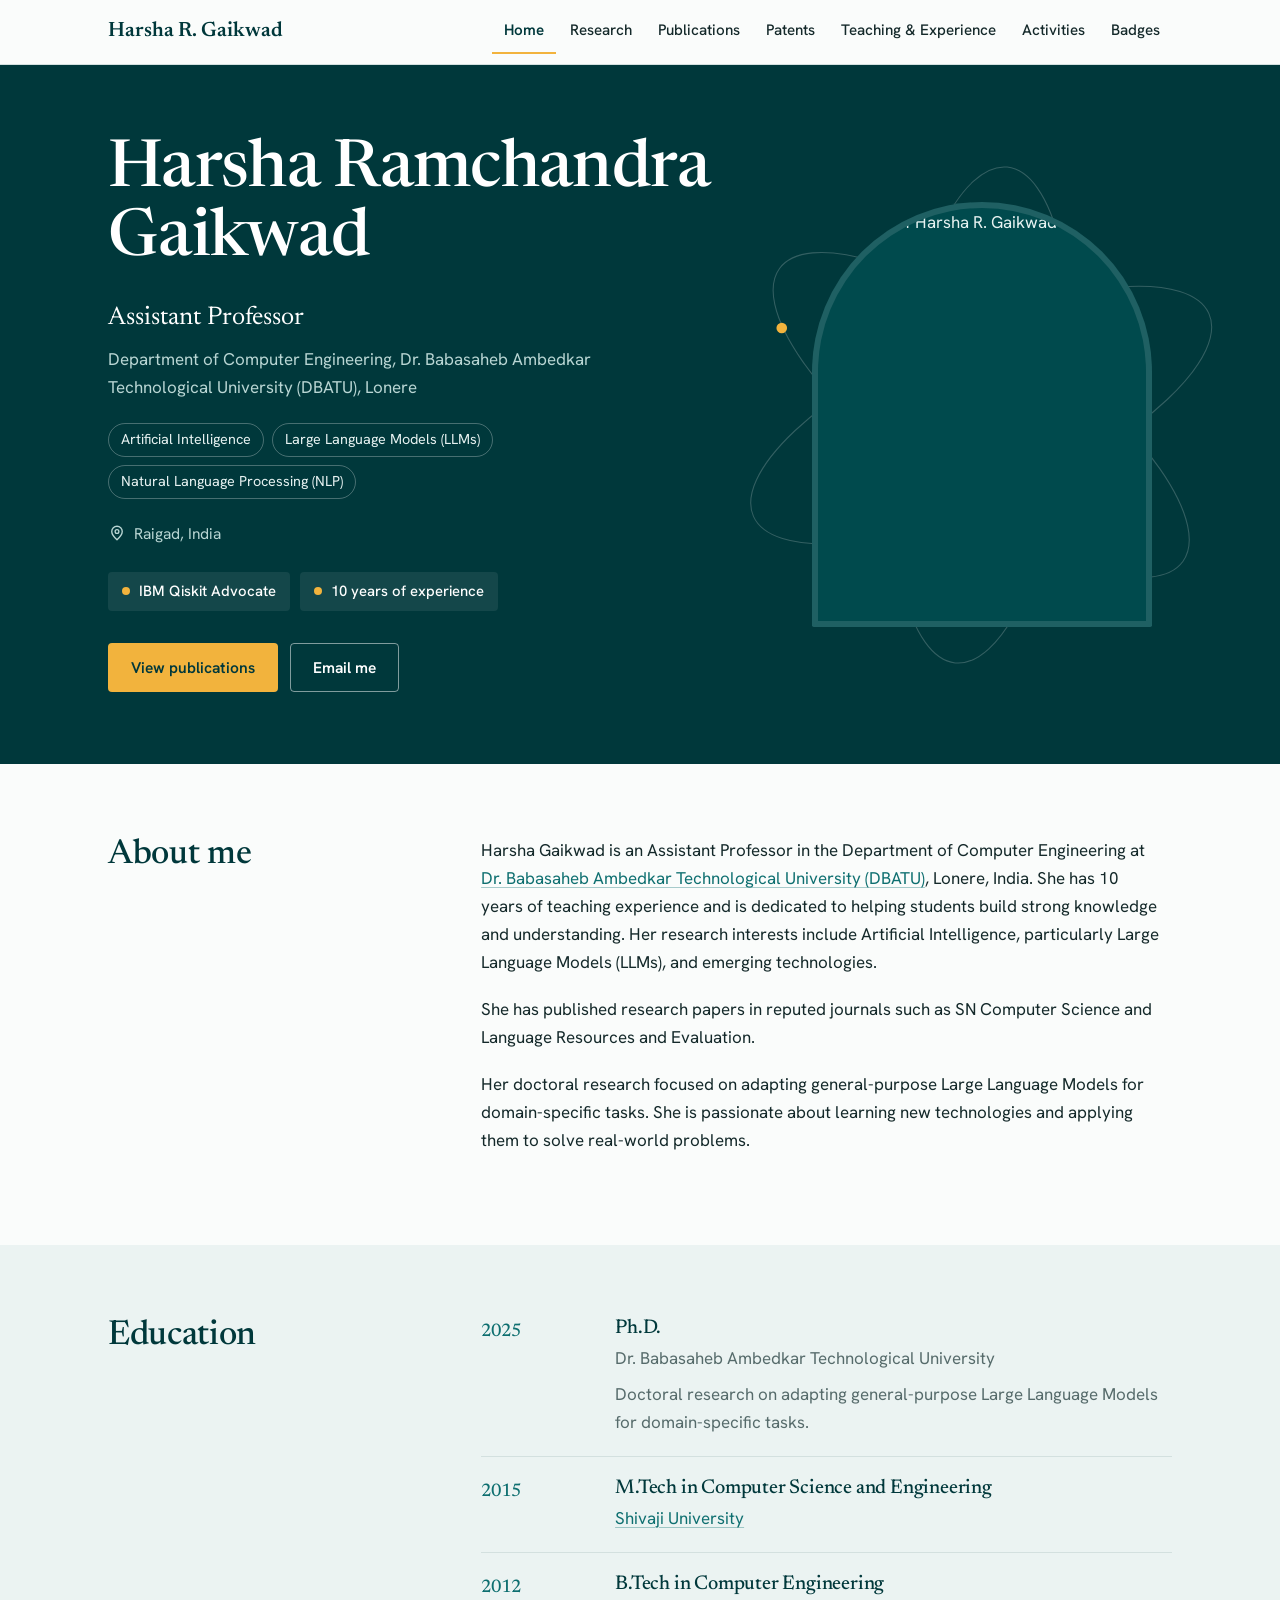
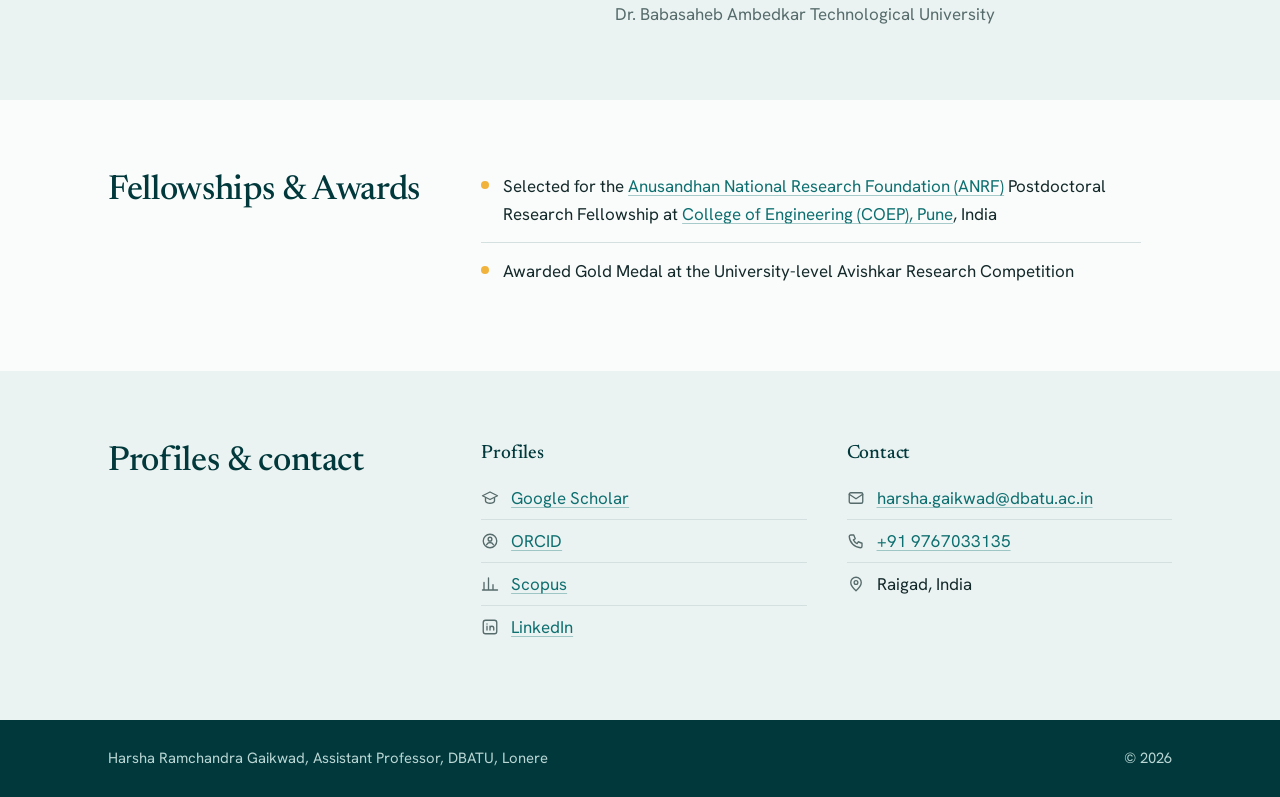
==== commit 74c55173: "Add files via upload" ====
--- a/index.html
+++ b/index.html
@@ -66,7 +66,6 @@
       <ul class="signals">
         <li>IBM Qiskit Advocate</li>
         <li>10 years of experience</li>
-        <li>Patent published</li>
       </ul>
       <div class="actions">
         <a class="btn btn-gold" href="publications.html">View publications</a>
@@ -87,17 +86,6 @@
   </div>
 </section>
 
-<section class="facts" aria-label="At a glance">
-  <div class="wrap">
-    <dl>
-      <div class="fact"><dt>Experience</dt><dd>10 years of teaching</dd></div>
-      <div class="fact"><dt>IBM Quantum</dt><dd><a href="Activities.html">Tier Zero Qiskit Advocate</a></dd></div>
-      <div class="fact"><dt>Patent</dt><dd><a href="patents.html">1 application, published</a></dd></div>
-      <div class="fact"><dt>Credentials</dt><dd><a href="badges.html">5 IBM Quantum badges</a></dd></div>
-    </dl>
-  </div>
-</section>
-
 <section class="section" id="about">
   <div class="wrap split">
     <h2>About me</h2>
@@ -107,10 +95,7 @@
       She has 10 years of teaching experience and is dedicated to helping students build strong knowledge and understanding.
       Her research interests include Artificial Intelligence, particularly Large Language Models (LLMs), and emerging technologies.</p>
 
-      <p>She is an IBM Qiskit Advocate and has earned <a href="badges.html">five IBM Quantum badges</a>.
-      She has published research papers in reputed journals such as SN Computer Science and Language Resources and Evaluation,
-      and her <a href="patents.html">patent application</a> on a neurophysiological system for quantifying yoga-induced stress reduction
-      has been published.</p>
+      <p>She has published research papers in reputed journals such as SN Computer Science and Language Resources and Evaluation.</p>
 
       <p>Her doctoral research focused on adapting general-purpose Large Language Models for domain-specific tasks.
       She is passionate about learning new technologies and applying them to solve real-world problems.</p>
@@ -155,7 +140,6 @@
       <li>Selected for the <a href="https://anrf.gov.in/" target="_blank" rel="noopener noreferrer">Anusandhan National Research Foundation (ANRF)</a>
       Postdoctoral Research Fellowship at <a href="https://www.coep.org.in/" target="_blank" rel="noopener noreferrer">College of Engineering (COEP), Pune</a>, India</li>
       <li>Awarded Gold Medal at the University-level Avishkar Research Competition</li>
-      <li>Tier Zero Qiskit Advocate, IBM Quantum (<a href="Activities.html">see activities</a>)</li>
     </ul>
   </div>
 </section>
@@ -188,37 +172,10 @@
 </main>
 
 <footer class="site-footer">
-  <div class="wrap">
-    <div>
-      <h2>Harsha Ramchandra Gaikwad</h2>
-      <p>Assistant Professor, Department of Computer Engineering</p>
-      <p><a href="https://dbatu.ac.in/" target="_blank" rel="noopener noreferrer">Dr. Babasaheb Ambedkar Technological University</a>, Lonere, India</p>
-    </div>
-    <div>
-      <h3>Pages</h3>
-      <ul>
-        <li><a href="index.html">Home</a></li>
-        <li><a href="research.html">Research</a></li>
-        <li><a href="publications.html">Publications</a></li>
-        <li><a href="patents.html">Patents</a></li>
-        <li><a href="teaching.html">Teaching & Experience</a></li>
-        <li><a href="Activities.html">Activities</a></li>
-        <li><a href="badges.html">Badges</a></li>
-      </ul>
-    </div>
-    <div>
-      <h3>Profiles and contact</h3>
-      <ul>
-        <li><a href="https://scholar.google.com/citations?user=UqezAY8AAAAJ&amp;hl=en" target="_blank" rel="noopener noreferrer">Google Scholar</a></li>
-        <li><a href="https://orcid.org/0000-0003-2760-0009" target="_blank" rel="noopener noreferrer">ORCID</a></li>
-        <li><a href="https://www.scopus.com/authid/detail.uri?authorId=57553435400" target="_blank" rel="noopener noreferrer">Scopus</a></li>
-        <li><a href="https://www.linkedin.com/in/harsha-gaikwad-33515127b" target="_blank" rel="noopener noreferrer">LinkedIn</a></li>
-        <li><a href="mailto:harsha.gaikwad@dbatu.ac.in">harsha.gaikwad@dbatu.ac.in</a></li>
-        <li><a href="tel:+919767033135">+91 9767033135</a></li>
-      </ul>
-    </div>
+  <div class="wrap foot">
+    <span>Harsha Ramchandra Gaikwad, Assistant Professor, DBATU, Lonere</span>
+    <span>&copy; 2026</span>
   </div>
-  <div class="wrap copyright">&copy; 2026 Harsha R. Gaikwad</div>
 </footer>
 <script src="script.js"></script>
 </body>
--- a/style.css
+++ b/style.css
@@ -493,3 +493,5 @@
   .hero, .page-head, .site-footer { background: #fff; color: #000; }
   .hero h1, .page-head h1 { color: #000; }
 }
+
+.site-footer .foot { display: flex; flex-wrap: wrap; justify-content: space-between; gap: 8px 24px; padding-top: 26px; padding-bottom: 26px; font-size: 0.93rem; grid-template-columns: none; }
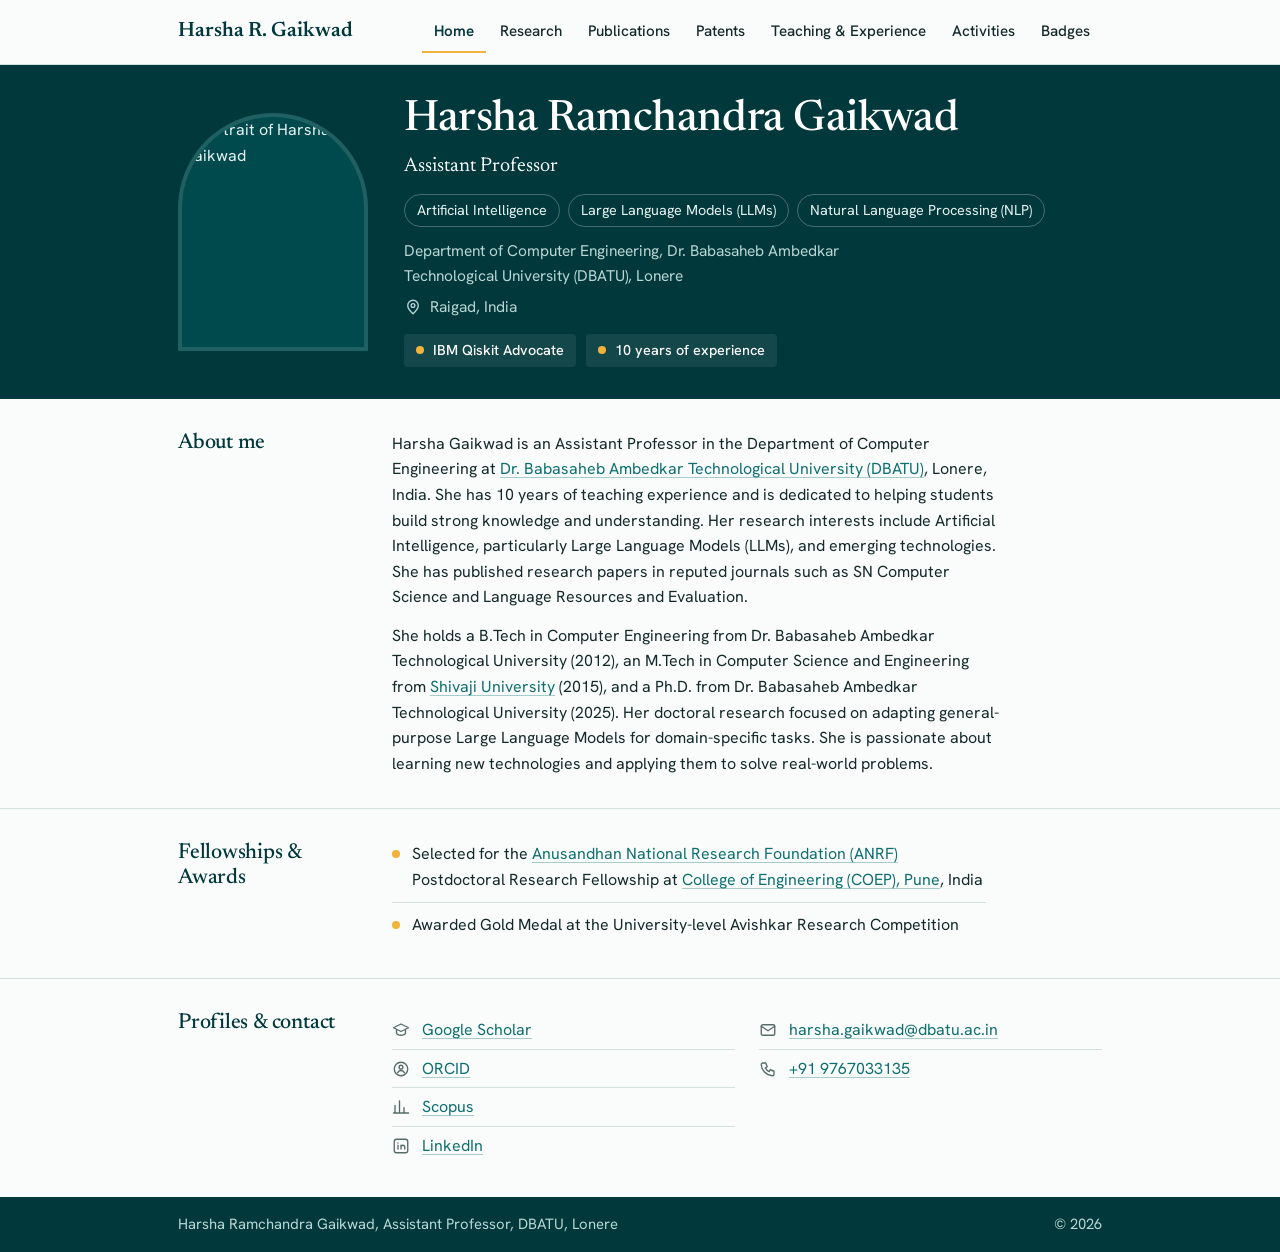
==== commit 08781f81: "Add files via upload" ====
--- a/index.html
+++ b/index.html
@@ -51,37 +51,27 @@
 
 <main id="main">
 
-<section class="hero">
+<section class="hero compact">
   <div class="wrap">
+    <div class="portrait-wrap">
+      <div class="portrait">
+        <img src="profile.jpeg" alt="Portrait of Harsha R. Gaikwad" width="680" height="850">
+      </div>
+    </div>
     <div class="copy">
       <h1>Harsha Ramchandra Gaikwad</h1>
       <p class="role">Assistant Professor</p>
-      <p class="org">Department of Computer Engineering, Dr. Babasaheb Ambedkar Technological University (DBATU), Lonere</p>
       <ul class="chips">
         <li>Artificial Intelligence</li>
         <li>Large Language Models (LLMs)</li>
         <li>Natural Language Processing (NLP)</li>
       </ul>
+      <p class="org">Department of Computer Engineering, Dr. Babasaheb Ambedkar Technological University (DBATU), Lonere</p>
       <p class="where"><svg viewBox="0 0 24 24" fill="none" stroke="currentColor" stroke-width="1.8" stroke-linecap="round" stroke-linejoin="round" aria-hidden="true"><path d="M12 21s-7-6.2-7-11a7 7 0 0 1 14 0c0 4.8-7 11-7 11z"/><circle cx="12" cy="10" r="2.5"/></svg> Raigad, India</p>
       <ul class="signals">
         <li>IBM Qiskit Advocate</li>
         <li>10 years of experience</li>
       </ul>
-      <div class="actions">
-        <a class="btn btn-gold" href="publications.html">View publications</a>
-        <a class="btn btn-ghost" href="mailto:harsha.gaikwad@dbatu.ac.in">Email me</a>
-      </div>
-    </div>
-    <div class="portrait-wrap">
-      <svg class="orbits" viewBox="0 0 500 500" aria-hidden="true">
-        <ellipse cx="250" cy="250" rx="235" ry="82" transform="rotate(-24 250 250)"/>
-        <ellipse cx="250" cy="250" rx="235" ry="82" transform="rotate(36 250 250)"/>
-        <ellipse cx="250" cy="250" rx="235" ry="82" transform="rotate(96 250 250)"/>
-        <circle cx="62" cy="168" r="5"/>
-      </svg>
-      <div class="portrait">
-        <img src="profile.jpeg" alt="Portrait of Harsha R. Gaikwad" width="680" height="850">
-      </div>
     </div>
   </div>
 </section>
@@ -93,43 +83,14 @@
       <p>Harsha Gaikwad is an Assistant Professor in the Department of Computer Engineering at
       <a href="https://dbatu.ac.in/" target="_blank" rel="noopener noreferrer">Dr. Babasaheb Ambedkar Technological University (DBATU)</a>, Lonere, India.
       She has 10 years of teaching experience and is dedicated to helping students build strong knowledge and understanding.
-      Her research interests include Artificial Intelligence, particularly Large Language Models (LLMs), and emerging technologies.</p>
-
-      <p>She has published research papers in reputed journals such as SN Computer Science and Language Resources and Evaluation.</p>
-
-      <p>Her doctoral research focused on adapting general-purpose Large Language Models for domain-specific tasks.
+      Her research interests include Artificial Intelligence, particularly Large Language Models (LLMs), and emerging technologies.
+      She has published research papers in reputed journals such as SN Computer Science and Language Resources and Evaluation.</p>
+      <p>She holds a B.Tech in Computer Engineering from Dr. Babasaheb Ambedkar Technological University (2012),
+      an M.Tech in Computer Science and Engineering from <a href="https://www.unishivaji.ac.in/" target="_blank" rel="noopener noreferrer">Shivaji University</a> (2015),
+      and a Ph.D. from Dr. Babasaheb Ambedkar Technological University (2025).
+      Her doctoral research focused on adapting general-purpose Large Language Models for domain-specific tasks.
       She is passionate about learning new technologies and applying them to solve real-world problems.</p>
     </div>
-  </div>
-</section>
-
-<section class="section tint" id="education">
-  <div class="wrap split">
-    <h2>Education</h2>
-    <ul class="rows">
-      <li>
-        <span class="when">2025</span>
-        <div>
-          <h3>Ph.D.</h3>
-          <p>Dr. Babasaheb Ambedkar Technological University</p>
-          <p>Doctoral research on adapting general-purpose Large Language Models for domain-specific tasks.</p>
-        </div>
-      </li>
-      <li>
-        <span class="when">2015</span>
-        <div>
-          <h3>M.Tech in Computer Science and Engineering</h3>
-          <p><a href="https://www.unishivaji.ac.in/" target="_blank" rel="noopener noreferrer">Shivaji University</a></p>
-        </div>
-      </li>
-      <li>
-        <span class="when">2012</span>
-        <div>
-          <h3>B.Tech in Computer Engineering</h3>
-          <p>Dr. Babasaheb Ambedkar Technological University</p>
-        </div>
-      </li>
-    </ul>
   </div>
 </section>
 
@@ -144,27 +105,20 @@
   </div>
 </section>
 
-<section class="section tint" id="contact">
+<section class="section" id="contact">
   <div class="wrap split">
     <h2>Profiles &amp; contact</h2>
     <div class="link-cols">
-      <div>
-        <h3>Profiles</h3>
-        <ul class="link-list">
-          <li><svg viewBox="0 0 24 24" fill="none" stroke="currentColor" stroke-width="1.8" stroke-linecap="round" stroke-linejoin="round" aria-hidden="true"><path d="M2 9 12 4l10 5-10 5z"/><path d="M6 11.5V16c0 1.5 3 3 6 3s6-1.5 6-3v-4.5"/></svg><a href="https://scholar.google.com/citations?user=UqezAY8AAAAJ&amp;hl=en" target="_blank" rel="noopener noreferrer">Google Scholar</a></li>
-          <li><svg viewBox="0 0 24 24" fill="none" stroke="currentColor" stroke-width="1.8" stroke-linecap="round" stroke-linejoin="round" aria-hidden="true"><circle cx="12" cy="12" r="9"/><circle cx="12" cy="9.5" r="2.5"/><path d="M7.5 17c.8-2 2.4-3 4.5-3s3.7 1 4.5 3"/></svg><a href="https://orcid.org/0000-0003-2760-0009" target="_blank" rel="noopener noreferrer">ORCID</a></li>
-          <li><svg viewBox="0 0 24 24" fill="none" stroke="currentColor" stroke-width="1.8" stroke-linecap="round" stroke-linejoin="round" aria-hidden="true"><path d="M4 20V10M10 20V4M16 20v-7M22 20H2"/></svg><a href="https://www.scopus.com/authid/detail.uri?authorId=57553435400" target="_blank" rel="noopener noreferrer">Scopus</a></li>
-          <li><svg viewBox="0 0 24 24" fill="none" stroke="currentColor" stroke-width="1.8" stroke-linecap="round" stroke-linejoin="round" aria-hidden="true"><rect x="3" y="3" width="18" height="18" rx="3"/><path d="M8 11v5M8 8v.01M12 16v-5m0 2.5c0-1.5 1-2.5 2.5-2.5S17 12 17 13.5V16"/></svg><a href="https://www.linkedin.com/in/harsha-gaikwad-33515127b" target="_blank" rel="noopener noreferrer">LinkedIn</a></li>
-        </ul>
-      </div>
-      <div>
-        <h3>Contact</h3>
-        <ul class="link-list">
-          <li><svg viewBox="0 0 24 24" fill="none" stroke="currentColor" stroke-width="1.8" stroke-linecap="round" stroke-linejoin="round" aria-hidden="true"><rect x="3" y="5" width="18" height="14" rx="2"/><path d="m3 7 9 6 9-6"/></svg><a href="mailto:harsha.gaikwad@dbatu.ac.in">harsha.gaikwad@dbatu.ac.in</a></li>
-          <li><svg viewBox="0 0 24 24" fill="none" stroke="currentColor" stroke-width="1.8" stroke-linecap="round" stroke-linejoin="round" aria-hidden="true"><path d="M5 4h4l2 5-2.5 1.5a11 11 0 0 0 5 5L15 13l5 2v4a2 2 0 0 1-2 2A16 16 0 0 1 3 6a2 2 0 0 1 2-2z"/></svg><a href="tel:+919767033135">+91 9767033135</a></li>
-          <li><svg viewBox="0 0 24 24" fill="none" stroke="currentColor" stroke-width="1.8" stroke-linecap="round" stroke-linejoin="round" aria-hidden="true"><path d="M12 21s-7-6.2-7-11a7 7 0 0 1 14 0c0 4.8-7 11-7 11z"/><circle cx="12" cy="10" r="2.5"/></svg><span>Raigad, India</span></li>
-        </ul>
-      </div>
+      <ul class="link-list">
+        <li><svg viewBox="0 0 24 24" fill="none" stroke="currentColor" stroke-width="1.8" stroke-linecap="round" stroke-linejoin="round" aria-hidden="true"><path d="M2 9 12 4l10 5-10 5z"/><path d="M6 11.5V16c0 1.5 3 3 6 3s6-1.5 6-3v-4.5"/></svg><a href="https://scholar.google.com/citations?user=UqezAY8AAAAJ&amp;hl=en" target="_blank" rel="noopener noreferrer">Google Scholar</a></li>
+        <li><svg viewBox="0 0 24 24" fill="none" stroke="currentColor" stroke-width="1.8" stroke-linecap="round" stroke-linejoin="round" aria-hidden="true"><circle cx="12" cy="12" r="9"/><circle cx="12" cy="9.5" r="2.5"/><path d="M7.5 17c.8-2 2.4-3 4.5-3s3.7 1 4.5 3"/></svg><a href="https://orcid.org/0000-0003-2760-0009" target="_blank" rel="noopener noreferrer">ORCID</a></li>
+        <li><svg viewBox="0 0 24 24" fill="none" stroke="currentColor" stroke-width="1.8" stroke-linecap="round" stroke-linejoin="round" aria-hidden="true"><path d="M4 20V10M10 20V4M16 20v-7M22 20H2"/></svg><a href="https://www.scopus.com/authid/detail.uri?authorId=57553435400" target="_blank" rel="noopener noreferrer">Scopus</a></li>
+        <li><svg viewBox="0 0 24 24" fill="none" stroke="currentColor" stroke-width="1.8" stroke-linecap="round" stroke-linejoin="round" aria-hidden="true"><rect x="3" y="3" width="18" height="18" rx="3"/><path d="M8 11v5M8 8v.01M12 16v-5m0 2.5c0-1.5 1-2.5 2.5-2.5S17 12 17 13.5V16"/></svg><a href="https://www.linkedin.com/in/harsha-gaikwad-33515127b" target="_blank" rel="noopener noreferrer">LinkedIn</a></li>
+      </ul>
+      <ul class="link-list">
+        <li><svg viewBox="0 0 24 24" fill="none" stroke="currentColor" stroke-width="1.8" stroke-linecap="round" stroke-linejoin="round" aria-hidden="true"><rect x="3" y="5" width="18" height="14" rx="2"/><path d="m3 7 9 6 9-6"/></svg><a href="mailto:harsha.gaikwad@dbatu.ac.in">harsha.gaikwad@dbatu.ac.in</a></li>
+        <li><svg viewBox="0 0 24 24" fill="none" stroke="currentColor" stroke-width="1.8" stroke-linecap="round" stroke-linejoin="round" aria-hidden="true"><path d="M5 4h4l2 5-2.5 1.5a11 11 0 0 0 5 5L15 13l5 2v4a2 2 0 0 1-2 2A16 16 0 0 1 3 6a2 2 0 0 1 2-2z"/></svg><a href="tel:+919767033135">+91 9767033135</a></li>
+      </ul>
     </div>
   </div>
 </section>
--- a/style.css
+++ b/style.css
@@ -495,3 +495,130 @@
 }
 
 .site-footer .foot { display: flex; flex-wrap: wrap; justify-content: space-between; gap: 8px 24px; padding-top: 26px; padding-bottom: 26px; font-size: 0.93rem; grid-template-columns: none; }
+
+
+/* ==========================================================
+   COMPACT LAYOUT: short pages, small headers, tight spacing
+   ========================================================== */
+body { font-size: 1rem; line-height: 1.6; }
+.wrap { max-width: 980px; }
+
+.section { padding: 32px 0; }
+.section.tint { background: transparent; }
+.section + .section { border-top: 1px solid var(--line); }
+.split { display: grid; grid-template-columns: 190px 1fr; gap: 24px; }
+.split > h2 { position: static; font-size: 1.35rem; }
+.prose p { margin-bottom: 0.8em; }
+.prose p:last-child { margin-bottom: 0; }
+h2 { font-size: 1.5rem; }
+
+/* home hero: small and quiet */
+.hero.compact .wrap {
+  grid-template-columns: 190px 1fr; gap: 36px; align-items: center;
+  padding-top: 32px; padding-bottom: 32px;
+}
+.hero.compact .portrait-wrap { width: 190px; }
+.hero.compact .portrait { border-width: 4px; }
+.hero.compact h1 { font-size: clamp(1.9rem, 4vw, 2.7rem); max-width: none; }
+.hero.compact .role { margin: 8px 0 12px; font-size: 1.25rem; }
+.hero.compact .org { margin: 12px 0 0; font-size: 0.97rem; }
+.hero.compact .where { margin: 6px 0 0; }
+.hero.compact .signals { margin: 14px 0 0; }
+.hero.compact .signals li { padding: 5px 12px; font-size: 0.9rem; }
+
+/* inner-page headers: plain title, no dark band */
+.page-head { background: transparent; color: var(--text); border-bottom: 1px solid var(--line); }
+.page-head .wrap { padding-top: 28px; padding-bottom: 16px; }
+.page-head h1 { color: var(--ink); font-size: clamp(1.7rem, 3.4vw, 2.2rem); }
+.page-head p { color: var(--muted); margin: 6px 0 0; font-size: 1rem; }
+
+/* plain lists */
+.plain-list li { padding: 9px 0 9px 20px; }
+.plain-list li::before { top: 18px; }
+.plain-list li:first-child::before { top: 9px; }
+.plain-list li:first-child { padding-top: 0; }
+.link-cols { gap: 24px; }
+.link-list li { padding: 6px 0; }
+
+/* research: expandable projects */
+.proj-list { border-top: 1px solid var(--line); }
+.proj { border-bottom: 1px solid var(--line); }
+.proj summary {
+  list-style: none; cursor: pointer; padding: 14px 28px 14px 0; position: relative;
+  display: flex; flex-wrap: wrap; align-items: baseline; gap: 2px 14px;
+}
+.proj summary::-webkit-details-marker { display: none; }
+.proj summary::after {
+  content: "+"; position: absolute; right: 4px; top: 10px;
+  font-size: 1.4rem; color: var(--teal); line-height: 1;
+}
+.proj[open] summary::after { content: "\2212"; }
+.proj .t { font-family: var(--serif); font-size: 1.2rem; color: var(--ink); font-weight: 500; }
+.proj .a { font-size: 0.88rem; color: var(--muted); }
+.proj summary:hover .t { color: var(--teal); }
+.proj .pbody { padding: 0 0 18px; max-width: 74ch; }
+.proj .pbody p { margin: 0 0 0.7em; }
+.proj .pbody strong { color: var(--teal); }
+.proj .pill-list { display: flex; flex-wrap: wrap; gap: 6px; list-style: none; margin: 10px 0 0; }
+.proj .pill-list li { padding: 2px 10px; border-radius: 999px; background: var(--mist); color: var(--ink); font-size: 0.85rem; font-weight: 500; }
+.proj .results { margin: 4px 0 0; }
+.results li { padding: 4px 12px; font-size: 0.92rem; }
+.interest-list { margin-top: 12px; }
+
+/* publications: tighter rows */
+.pub-group { padding: 20px 0 0; }
+.pub-group-head { padding-bottom: 6px; }
+.pub-group-head h2 { font-size: 1.3rem; }
+.pub-list li { padding: 10px 0; }
+.pub-title { font-size: 1.05rem; line-height: 1.35; }
+.pub-meta { margin: 2px 0 0; font-size: 0.92rem; }
+.scholar-cta { margin: 28px 0 36px !important; padding: 16px 20px; }
+.scholar-cta p { font-size: 1.05rem; }
+
+/* patents */
+.patent-sheet { padding: 24px; }
+.patent-sheet h2 { font-size: 1.4rem; margin: 12px 0 4px; }
+.patent-sheet .authority { margin-bottom: 14px; font-size: 0.95rem; }
+.detail-grid div { padding: 8px 0; }
+.patent-sheet h3 { margin: 20px 0 8px; font-size: 1.1rem; }
+.applicants li { padding: 3px 0; }
+
+/* teaching */
+.rows > li { padding: 14px 0; }
+.course-cols { gap: 32px; }
+.course-cols h3 { font-size: 1.15rem; padding-bottom: 6px; }
+.course-list li { padding: 7px 0; }
+
+/* activities */
+.feature { grid-template-columns: 130px 1fr; gap: 24px; padding: 8px 0 20px; align-items: start; }
+.feature img { border-radius: 4px; }
+.feature h2 { font-size: 1.3rem; margin-bottom: 6px; }
+.feature p { margin-bottom: 0.6em; }
+.inline-links { margin-top: 8px; }
+.inline-links .btn { padding: 6px 16px; font-size: 0.9rem; }
+.activity { grid-template-columns: 170px 1fr; gap: 24px; padding: 16px 0; }
+.activity h3 { font-size: 1.15rem; margin-bottom: 4px; }
+.activity .role { font-size: 1rem; }
+.activity p { margin: 0; }
+
+/* badges: small tiles */
+.badge-grid { grid-template-columns: repeat(auto-fill, minmax(150px, 1fr)); gap: 24px 20px; }
+.badge img { max-width: 150px; }
+.badge h3 { font-size: 1rem; margin: 10px 0 2px; }
+.badge .track-line, .badge .issued { font-size: 0.88rem; }
+.badge .issued { margin-bottom: 8px; }
+.badge .btn { padding: 5px 14px; font-size: 0.85rem; }
+.level-head { margin-bottom: 18px; padding-bottom: 6px; }
+.level-head h2 { font-size: 1.3rem; }
+.badge-section + .badge-section { margin-top: 32px; }
+
+/* footer */
+.site-footer .foot { padding-top: 16px; padding-bottom: 16px; }
+
+@media (max-width: 860px) {
+  .split, .activity { grid-template-columns: 1fr; gap: 8px; }
+  .hero.compact .wrap { grid-template-columns: 1fr; gap: 20px; justify-items: start; padding-top: 28px; padding-bottom: 28px; }
+  .hero.compact .portrait-wrap { width: 150px; }
+  .feature { grid-template-columns: 100px 1fr; gap: 16px; }
+  .section { padding: 24px 0; }
+}
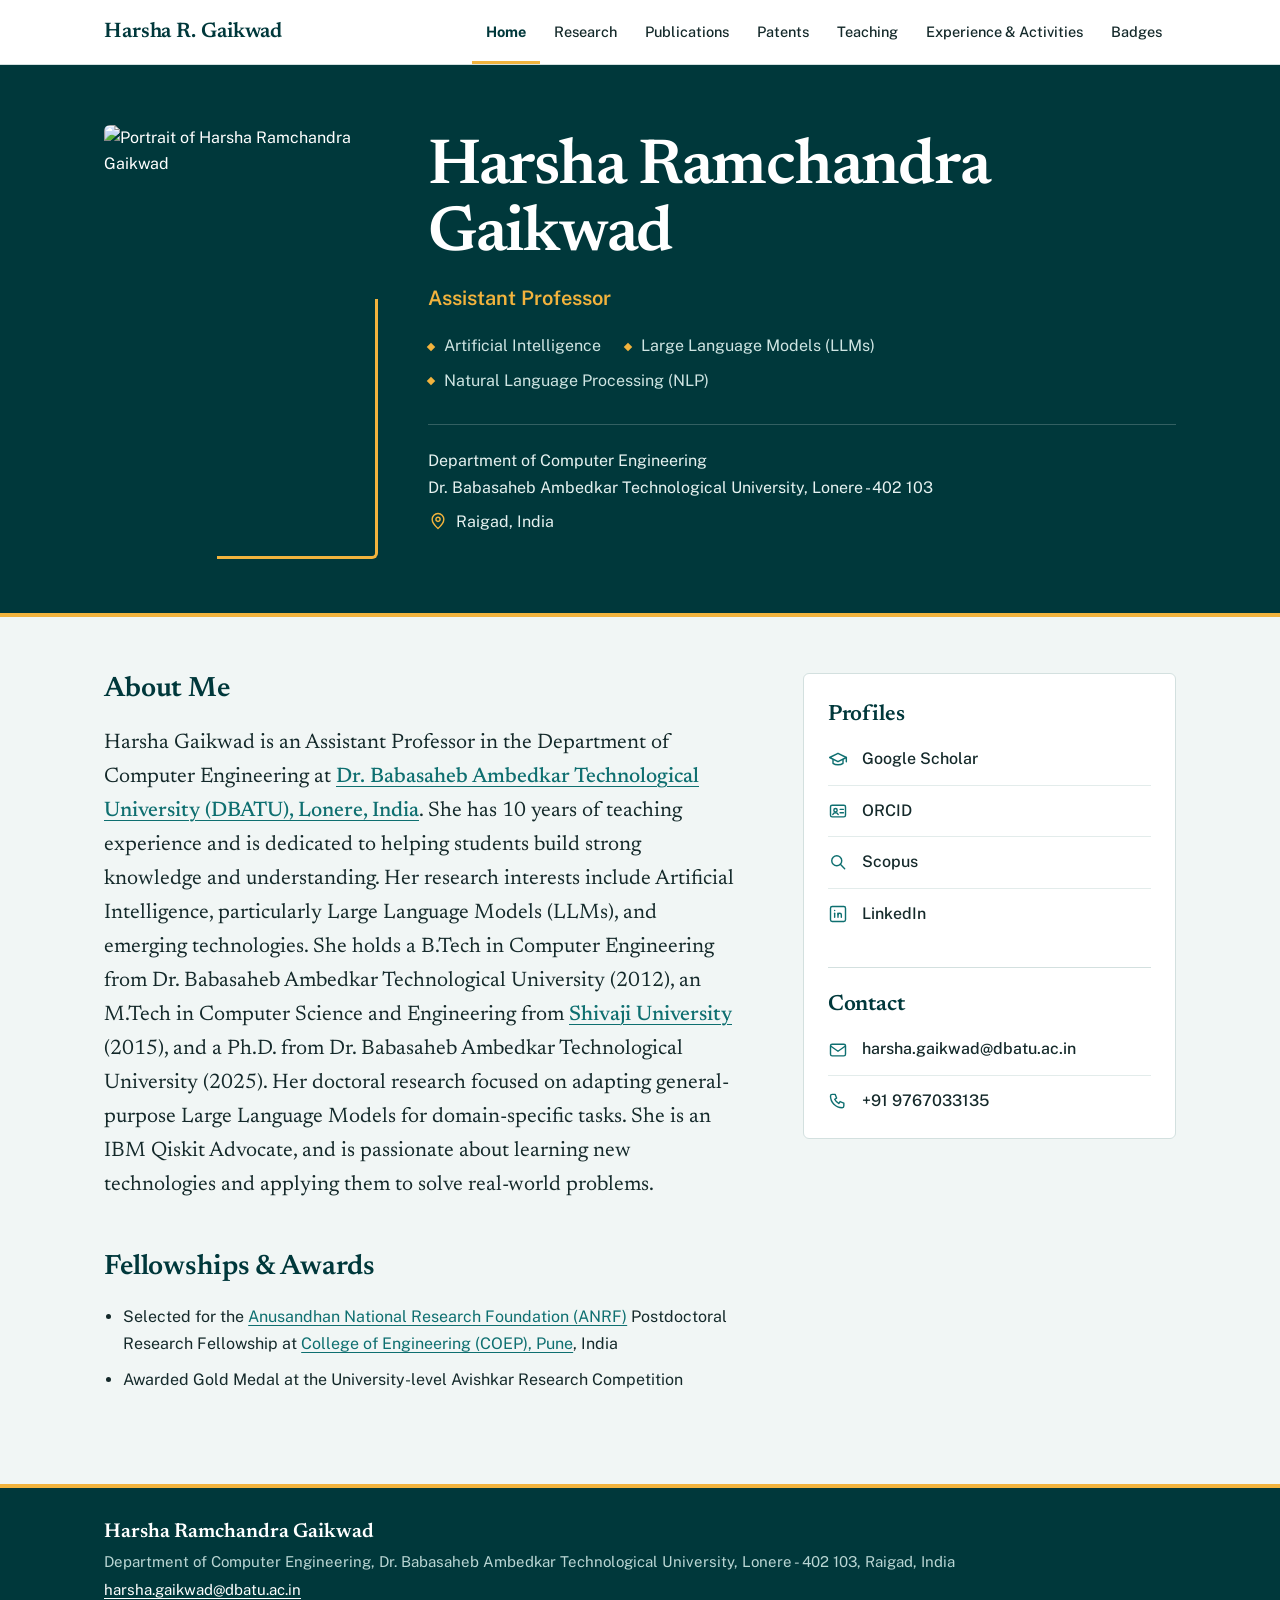
==== commit 63b86c2e: "Add files via upload" ====
--- a/index.html
+++ b/index.html
@@ -1,136 +1,114 @@
 <!DOCTYPE html>
 <html lang="en">
 <head>
-  <meta charset="UTF-8">
-  <meta name="viewport" content="width=device-width, initial-scale=1">
-  <title>Harsha R. Gaikwad | Assistant Professor, AI, LLMs and Quantum Computing</title>
-  <meta name="description" content="Harsha R. Gaikwad, Assistant Professor of Computer Engineering at DBATU, Lonere. Research in AI, large language models, NLP and quantum computing. IBM Qiskit Advocate.">
-  <meta property="og:title" content="Harsha R. Gaikwad | Assistant Professor, AI, LLMs and Quantum Computing">
-  <meta property="og:description" content="Harsha R. Gaikwad, Assistant Professor of Computer Engineering at DBATU, Lonere. Research in AI, large language models, NLP and quantum computing. IBM Qiskit Advocate.">
-  <meta property="og:type" content="website">
-  <link rel="icon" href="data:image/svg+xml,%3Csvg xmlns='http://www.w3.org/2000/svg' viewBox='0 0 64 64'%3E%3Crect width='64' height='64' rx='14' fill='%2300383b'/%3E%3Ctext x='32' y='43' font-size='30' text-anchor='middle' fill='white' font-family='Georgia,serif'%3EHG%3C/text%3E%3C/svg%3E">
-  <link rel="preconnect" href="https://fonts.googleapis.com">
-  <link rel="preconnect" href="https://fonts.gstatic.com" crossorigin>
-  <link rel="stylesheet" href="https://fonts.googleapis.com/css2?family=Hanken+Grotesk:wght@400;500;600;700&family=Newsreader:ital,opsz,wght@0,6..72,400;0,6..72,500;0,6..72,600;1,6..72,400&display=swap">
-  <link rel="stylesheet" href="style.css">
-  <script type="application/ld+json">
-  {
-    "@context": "https://schema.org",
-    "@type": "Person",
-    "name": "Harsha Ramchandra Gaikwad",
-    "jobTitle": "Assistant Professor",
-    "affiliation": {"@type": "CollegeOrUniversity", "name": "Dr. Babasaheb Ambedkar Technological University", "url": "https://dbatu.ac.in/"},
-    "email": "mailto:harsha.gaikwad@dbatu.ac.in",
-    "sameAs": [
-      "https://scholar.google.com/citations?user=UqezAY8AAAAJ&hl=en",
-      "https://orcid.org/0000-0003-2760-0009",
-      "https://www.scopus.com/authid/detail.uri?authorId=57553435400",
-      "https://www.linkedin.com/in/harsha-gaikwad-33515127b"
-    ]
-  }
-  </script>
+<meta charset="utf-8">
+<meta name="viewport" content="width=device-width, initial-scale=1">
+<title>Harsha Ramchandra Gaikwad</title>
+<meta name="description" content="Harsha Ramchandra Gaikwad, Assistant Professor, Department of Computer Engineering, DBATU, Lonere. Artificial Intelligence, Large Language Models, Natural Language Processing. IBM Qiskit Advocate.">
+<meta name="theme-color" content="#00383B">
+<link rel="icon" href="data:image/svg+xml,%3Csvg xmlns='http://www.w3.org/2000/svg' viewBox='0 0 32 32'%3E%3Crect width='32' height='32' rx='6' fill='%2300383B'/%3E%3Cpath d='M9 24V8h3v5h8V8h3v16h-3v-8h-8v8z' fill='%23F2B33D'/%3E%3C/svg%3E">
+<link rel="stylesheet" href="style.css">
+<script>document.documentElement.classList.add("js");</script>
 </head>
 <body>
-<a class="skip" href="#main">Skip to content</a>
+<a class="skip-link" href="#main">Skip to content</a>
 
 <header class="site-header">
-  <div class="wrap">
+  <div class="header-inner">
     <a class="brand" href="index.html">Harsha R. Gaikwad</a>
-    <button class="menu-btn" type="button" aria-expanded="false" aria-controls="site-nav">Menu</button>
-    <nav class="nav" id="site-nav" aria-label="Main">
-      <a href="index.html" aria-current="page">Home</a>
-      <a href="research.html">Research</a>
-      <a href="publications.html">Publications</a>
-      <a href="patents.html">Patents</a>
-      <a href="teaching.html">Teaching & Experience</a>
-      <a href="Activities.html">Activities</a>
-      <a href="badges.html">Badges</a>
+    <button class="menu-toggle" type="button" aria-expanded="false" aria-controls="site-nav">
+      <span class="menu-icon" aria-hidden="true"></span><span>Menu</span>
+    </button>
+    <nav class="site-nav" id="site-nav" aria-label="Main">
+      <ul>
+        <li><a href="index.html" aria-current="page">Home</a></li>
+        <li><a href="research.html">Research</a></li>
+        <li><a href="publications.html">Publications</a></li>
+        <li><a href="patents.html">Patents</a></li>
+        <li><a href="teaching.html">Teaching</a></li>
+        <li><a href="Activities.html">Experience &amp; Activities</a></li>
+        <li><a href="badges.html">Badges</a></li>
+      </ul>
     </nav>
   </div>
 </header>
 
 <main id="main">
-
-<section class="hero compact">
-  <div class="wrap">
-    <div class="portrait-wrap">
-      <div class="portrait">
-        <img src="profile.jpeg" alt="Portrait of Harsha R. Gaikwad" width="680" height="850">
-      </div>
-    </div>
-    <div class="copy">
+<section class="hero">
+  <div class="hero-inner">
+    <figure class="portrait">
+      <img src="profile.jpeg" width="360" height="420" alt="Portrait of Harsha Ramchandra Gaikwad">
+    </figure>
+    <div>
       <h1>Harsha Ramchandra Gaikwad</h1>
       <p class="role">Assistant Professor</p>
-      <ul class="chips">
+      <ul class="areas" aria-label="Areas of expertise">
         <li>Artificial Intelligence</li>
         <li>Large Language Models (LLMs)</li>
         <li>Natural Language Processing (NLP)</li>
       </ul>
-      <p class="org">Department of Computer Engineering, Dr. Babasaheb Ambedkar Technological University (DBATU), Lonere</p>
-      <p class="where"><svg viewBox="0 0 24 24" fill="none" stroke="currentColor" stroke-width="1.8" stroke-linecap="round" stroke-linejoin="round" aria-hidden="true"><path d="M12 21s-7-6.2-7-11a7 7 0 0 1 14 0c0 4.8-7 11-7 11z"/><circle cx="12" cy="10" r="2.5"/></svg> Raigad, India</p>
-      <ul class="signals">
-        <li>IBM Qiskit Advocate</li>
-        <li>10 years of experience</li>
-      </ul>
+      <address class="affiliation">
+        <p>Department of Computer Engineering</p>
+        <p>Dr. Babasaheb Ambedkar Technological University, Lonere - 402 103</p>
+        <p class="where"><svg width="20" height="20" viewBox="0 0 24 24" fill="none" stroke="currentColor" stroke-width="1.7" stroke-linecap="round" stroke-linejoin="round" aria-hidden="true"><path d="M12 21s-7-6.1-7-11a7 7 0 0 1 14 0c0 4.9-7 11-7 11z"/><circle cx="12" cy="10" r="2.5"/></svg><span>Raigad, India</span></p>
+      </address>
     </div>
   </div>
 </section>
 
-<section class="section" id="about">
-  <div class="wrap split">
-    <h2>About me</h2>
-    <div class="prose">
-      <p>Harsha Gaikwad is an Assistant Professor in the Department of Computer Engineering at
-      <a href="https://dbatu.ac.in/" target="_blank" rel="noopener noreferrer">Dr. Babasaheb Ambedkar Technological University (DBATU)</a>, Lonere, India.
-      She has 10 years of teaching experience and is dedicated to helping students build strong knowledge and understanding.
-      Her research interests include Artificial Intelligence, particularly Large Language Models (LLMs), and emerging technologies.
-      She has published research papers in reputed journals such as SN Computer Science and Language Resources and Evaluation.</p>
-      <p>She holds a B.Tech in Computer Engineering from Dr. Babasaheb Ambedkar Technological University (2012),
-      an M.Tech in Computer Science and Engineering from <a href="https://www.unishivaji.ac.in/" target="_blank" rel="noopener noreferrer">Shivaji University</a> (2015),
-      and a Ph.D. from Dr. Babasaheb Ambedkar Technological University (2025).
-      Her doctoral research focused on adapting general-purpose Large Language Models for domain-specific tasks.
-      She is passionate about learning new technologies and applying them to solve real-world problems.</p>
-    </div>
+<div class="home-grid">
+  <div>
+    <section aria-labelledby="about-heading">
+      <h2 id="about-heading">About Me</h2>
+      <p class="lead">
+        Harsha Gaikwad is an Assistant Professor in the Department of Computer Engineering at
+        <a href="https://dbatu.ac.in/" target="_blank" rel="noopener">Dr. Babasaheb Ambedkar Technological University (DBATU), Lonere, India</a>.
+        She has 10 years of teaching experience and is dedicated to helping students build strong knowledge and understanding.
+        Her research interests include Artificial Intelligence, particularly Large Language Models (LLMs), and emerging technologies.
+        She holds a B.Tech in Computer Engineering from Dr. Babasaheb Ambedkar Technological University (2012),
+        an M.Tech in Computer Science and Engineering from <a href="https://www.unishivaji.ac.in/" target="_blank" rel="noopener">Shivaji University</a> (2015),
+        and a Ph.D. from Dr. Babasaheb Ambedkar Technological University (2025).
+        Her doctoral research focused on adapting general-purpose Large Language Models for domain-specific tasks.
+        She is an IBM Qiskit Advocate, and is passionate about learning new technologies and applying them to solve real-world problems.
+      </p>
+    </section>
+
+    <section aria-labelledby="awards-heading" class="page-section" style="margin-top: 48px">
+      <h2 id="awards-heading">Fellowships &amp; Awards</h2>
+      <ul class="bullets">
+        <li>Selected for the <a href="https://anrf.gov.in/" target="_blank" rel="noopener">Anusandhan National Research Foundation (ANRF)</a>
+        Postdoctoral Research Fellowship at <a href="https://www.coep.org.in/" target="_blank" rel="noopener">College of Engineering (COEP), Pune</a>, India</li>
+        <li>Awarded Gold Medal at the University-level Avishkar Research Competition</li>
+      </ul>
+    </section>
   </div>
-</section>
 
-<section class="section" id="awards">
-  <div class="wrap split">
-    <h2>Fellowships &amp; Awards</h2>
-    <ul class="plain-list">
-      <li>Selected for the <a href="https://anrf.gov.in/" target="_blank" rel="noopener noreferrer">Anusandhan National Research Foundation (ANRF)</a>
-      Postdoctoral Research Fellowship at <a href="https://www.coep.org.in/" target="_blank" rel="noopener noreferrer">College of Engineering (COEP), Pune</a>, India</li>
-      <li>Awarded Gold Medal at the University-level Avishkar Research Competition</li>
+  <aside class="aside-panel" aria-label="Profiles and contact">
+    <h2>Profiles</h2>
+    <ul class="icon-links">
+      <li><a href="https://scholar.google.com/citations?user=UqezAY8AAAAJ&amp;hl=en" target="_blank" rel="noopener"><svg width="20" height="20" viewBox="0 0 24 24" fill="none" stroke="currentColor" stroke-width="1.7" stroke-linecap="round" stroke-linejoin="round" aria-hidden="true"><path d="M22 9 12 4 2 9l10 5 10-5z"/><path d="M6 11.5V16c3 2.4 9 2.4 12 0v-4.5"/><path d="M22 9v5"/></svg><span>Google Scholar<span class="sr-only"> (opens in a new tab)</span></span></a></li>
+      <li><a href="https://orcid.org/0000-0003-2760-0009" target="_blank" rel="noopener"><svg width="20" height="20" viewBox="0 0 24 24" fill="none" stroke="currentColor" stroke-width="1.7" stroke-linecap="round" stroke-linejoin="round" aria-hidden="true"><rect x="3" y="5" width="18" height="14" rx="2"/><circle cx="9" cy="11" r="2"/><path d="M5.8 16.2c.6-1.6 2-2.2 3.2-2.2s2.6.6 3.2 2.2"/><path d="M14.5 10h4M14.5 14h4"/></svg><span>ORCID<span class="sr-only"> (opens in a new tab)</span></span></a></li>
+      <li><a href="https://www.scopus.com/authid/detail.uri?authorId=57553435400" target="_blank" rel="noopener"><svg width="20" height="20" viewBox="0 0 24 24" fill="none" stroke="currentColor" stroke-width="1.7" stroke-linecap="round" stroke-linejoin="round" aria-hidden="true"><circle cx="10.5" cy="10.5" r="6"/><path d="m20 20-5.2-5.2"/></svg><span>Scopus<span class="sr-only"> (opens in a new tab)</span></span></a></li>
+      <li><a href="https://www.linkedin.com/in/harsha-gaikwad-33515127b" target="_blank" rel="noopener"><svg width="20" height="20" viewBox="0 0 24 24" fill="none" stroke="currentColor" stroke-width="1.7" stroke-linecap="round" stroke-linejoin="round" aria-hidden="true"><rect x="3" y="3" width="18" height="18" rx="2"/><path d="M8 11v5"/><path d="M8 7.8v.1"/><path d="M12 16v-5"/><path d="M12 13a2 2 0 0 1 4 0v3"/></svg><span>LinkedIn<span class="sr-only"> (opens in a new tab)</span></span></a></li>
     </ul>
-  </div>
-</section>
 
-<section class="section" id="contact">
-  <div class="wrap split">
-    <h2>Profiles &amp; contact</h2>
-    <div class="link-cols">
-      <ul class="link-list">
-        <li><svg viewBox="0 0 24 24" fill="none" stroke="currentColor" stroke-width="1.8" stroke-linecap="round" stroke-linejoin="round" aria-hidden="true"><path d="M2 9 12 4l10 5-10 5z"/><path d="M6 11.5V16c0 1.5 3 3 6 3s6-1.5 6-3v-4.5"/></svg><a href="https://scholar.google.com/citations?user=UqezAY8AAAAJ&amp;hl=en" target="_blank" rel="noopener noreferrer">Google Scholar</a></li>
-        <li><svg viewBox="0 0 24 24" fill="none" stroke="currentColor" stroke-width="1.8" stroke-linecap="round" stroke-linejoin="round" aria-hidden="true"><circle cx="12" cy="12" r="9"/><circle cx="12" cy="9.5" r="2.5"/><path d="M7.5 17c.8-2 2.4-3 4.5-3s3.7 1 4.5 3"/></svg><a href="https://orcid.org/0000-0003-2760-0009" target="_blank" rel="noopener noreferrer">ORCID</a></li>
-        <li><svg viewBox="0 0 24 24" fill="none" stroke="currentColor" stroke-width="1.8" stroke-linecap="round" stroke-linejoin="round" aria-hidden="true"><path d="M4 20V10M10 20V4M16 20v-7M22 20H2"/></svg><a href="https://www.scopus.com/authid/detail.uri?authorId=57553435400" target="_blank" rel="noopener noreferrer">Scopus</a></li>
-        <li><svg viewBox="0 0 24 24" fill="none" stroke="currentColor" stroke-width="1.8" stroke-linecap="round" stroke-linejoin="round" aria-hidden="true"><rect x="3" y="3" width="18" height="18" rx="3"/><path d="M8 11v5M8 8v.01M12 16v-5m0 2.5c0-1.5 1-2.5 2.5-2.5S17 12 17 13.5V16"/></svg><a href="https://www.linkedin.com/in/harsha-gaikwad-33515127b" target="_blank" rel="noopener noreferrer">LinkedIn</a></li>
-      </ul>
-      <ul class="link-list">
-        <li><svg viewBox="0 0 24 24" fill="none" stroke="currentColor" stroke-width="1.8" stroke-linecap="round" stroke-linejoin="round" aria-hidden="true"><rect x="3" y="5" width="18" height="14" rx="2"/><path d="m3 7 9 6 9-6"/></svg><a href="mailto:harsha.gaikwad@dbatu.ac.in">harsha.gaikwad@dbatu.ac.in</a></li>
-        <li><svg viewBox="0 0 24 24" fill="none" stroke="currentColor" stroke-width="1.8" stroke-linecap="round" stroke-linejoin="round" aria-hidden="true"><path d="M5 4h4l2 5-2.5 1.5a11 11 0 0 0 5 5L15 13l5 2v4a2 2 0 0 1-2 2A16 16 0 0 1 3 6a2 2 0 0 1 2-2z"/></svg><a href="tel:+919767033135">+91 9767033135</a></li>
-      </ul>
-    </div>
-  </div>
-</section>
-
+    <h2>Contact</h2>
+    <ul class="icon-links">
+      <li><a href="mailto:harsha.gaikwad@dbatu.ac.in"><svg width="20" height="20" viewBox="0 0 24 24" fill="none" stroke="currentColor" stroke-width="1.7" stroke-linecap="round" stroke-linejoin="round" aria-hidden="true"><rect x="3" y="5" width="18" height="14" rx="2"/><path d="m3.5 7.5 8.5 6 8.5-6"/></svg><span>harsha.gaikwad@dbatu.ac.in</span></a></li>
+      <li><a href="tel:+919767033135"><svg width="20" height="20" viewBox="0 0 24 24" fill="none" stroke="currentColor" stroke-width="1.7" stroke-linecap="round" stroke-linejoin="round" aria-hidden="true"><path d="M5 4h3.5l1.8 4.5-2.3 1.4a11 11 0 0 0 5.1 5.1l1.4-2.3L19 14.5V18a2 2 0 0 1-2 2A14 14 0 0 1 3 6a2 2 0 0 1 2-2z"/></svg><span>+91 9767033135</span></a></li>
+    </ul>
+  </aside>
+</div>
 </main>
 
 <footer class="site-footer">
-  <div class="wrap foot">
-    <span>Harsha Ramchandra Gaikwad, Assistant Professor, DBATU, Lonere</span>
-    <span>&copy; 2026</span>
+  <div class="footer-inner">
+    <p class="footer-name">Harsha Ramchandra Gaikwad</p>
+    <p>Department of Computer Engineering, Dr. Babasaheb Ambedkar Technological University, Lonere - 402 103, Raigad, India</p>
+    <p><a href="mailto:harsha.gaikwad@dbatu.ac.in">harsha.gaikwad@dbatu.ac.in</a></p>
   </div>
 </footer>
-<script src="script.js"></script>
+
+<script src="site.js"></script>
 </body>
 </html>
--- a/style.css
+++ b/style.css
@@ -1,624 +1,1018 @@
-/* ==========================================================
-   Harsha R. Gaikwad — academic site
-   Palette is drawn from the IBM Quantum badge tiles:
-   deep teal, lagoon, mist, with marigold used only as a signal.
-   ========================================================== */
+/* =========================================================
+   Harsha R. Gaikwad — shared stylesheet
+   One file styles every page, so the site stays consistent.
+
+   1. Fonts        5. Hero (home)        9. Course lists
+   2. Tokens       6. Page bands         10. Publications
+   3. Base         7. Prose & sections   11. Footer
+   4. Header       8. Tables             12. Responsive / print
+   ========================================================= */
+
+
+/* 1. FONTS — self-hosted variable fonts (SIL Open Font License) */
+
+@font-face {
+    font-family: "Newsreader";
+    src: url("newsreader-latin-wght-normal.woff2") format("woff2");
+    font-weight: 200 800;
+    font-style: normal;
+    font-display: swap;
+    unicode-range: U+0000-00FF, U+0131, U+0152-0153, U+02BB-02BC, U+02C6, U+02DA, U+02DC, U+0304, U+0308, U+0329, U+2000-206F, U+20AC, U+2122, U+2191, U+2193, U+2212, U+2215, U+FEFF, U+FFFD;
+}
+
+@font-face {
+    font-family: "Public Sans";
+    src: url("public-sans-latin-wght-normal.woff2") format("woff2");
+    font-weight: 100 900;
+    font-style: normal;
+    font-display: swap;
+    unicode-range: U+0000-00FF, U+0131, U+0152-0153, U+02BB-02BC, U+02C6, U+02DA, U+02DC, U+0304, U+0308, U+0329, U+2000-206F, U+20AC, U+2122, U+2191, U+2193, U+2212, U+2215, U+FEFF, U+FFFD;
+}
+
+
+/* 2. TOKENS */
 
 :root {
-  --ink: #00383b;
-  --ink-2: #004a4d;
-  --teal: #0e6f70;
-  --teal-dark: #0a5556;
-  --mist: #ebf3f2;
-  --paper: #fafcfb;
-  --white: #ffffff;
-  --text: #14292a;
-  --muted: #566b6b;
-  --line: #d3e0df;
-  --gold: #f2b33d;
-  --maroon: #740a35;
-
-  --serif: "Newsreader", Georgia, "Times New Roman", serif;
-  --sans: "Hanken Grotesk", "Segoe UI", system-ui, -apple-system, Arial, sans-serif;
-
-  --wrap: 1120px;
-  --read: 68ch;
-  --radius: 6px;
-}
-
-*,
-*::before,
-*::after { box-sizing: border-box; }
-
-html { scroll-behavior: smooth; scroll-padding-top: 88px; }
+    --paper:      #F1F6F5;
+    --surface:    #FFFFFF;
+    --ink:        #14292A;
+    --muted:      #566B6B;
+    --line:       #D3E0DF;
+    --line-soft:  #E3ECEB;
+    --tint:       #EBF3F2;
+
+    --navy:       #00383B;
+    --navy-2:     #0E6F70;
+    --gold:       #F2B33D;
+    --amber:      #835000;
+    --link:       #0E6F70;
+    --link-hover: #0A5556;
+
+    --serif: "Newsreader", Georgia, "Times New Roman", serif;
+    --sans:  "Public Sans", system-ui, -apple-system, "Segoe UI", Roboto, Arial, sans-serif;
+
+    --radius: 6px;
+    --wrap: 1120px;
+    --header-h: 64px;
+}
+
+
+/* 3. BASE */
+
+*, *::before, *::after { box-sizing: border-box; }
+
+html {
+    -webkit-text-size-adjust: 100%;
+    scroll-padding-top: calc(var(--header-h) + 16px);
+}
 
 body {
-  margin: 0;
-  font-family: var(--sans);
-  font-size: 1.0625rem;
-  line-height: 1.65;
-  color: var(--text);
-  background: var(--paper);
-  -webkit-font-smoothing: antialiased;
-}
-
-img { max-width: 100%; display: block; }
+    margin: 0;
+    min-height: 100vh;
+    display: flex;
+    flex-direction: column;
+    background: var(--paper);
+    color: var(--ink);
+    font: 400 1rem/1.65 var(--sans);
+    -webkit-font-smoothing: antialiased;
+}
+
+main { flex: 1 0 auto; }
+
+img { display: block; max-width: 100%; }
+
+[hidden] { display: none !important; }
 
 a {
-  color: var(--teal);
-  text-decoration-thickness: 1px;
-  text-underline-offset: 3px;
-  text-decoration-color: rgba(14, 111, 112, 0.35);
-  transition: color 0.15s, text-decoration-color 0.15s;
-}
-a:hover { color: var(--teal-dark); text-decoration-color: currentColor; }
+    color: var(--link);
+    text-underline-offset: 0.18em;
+    text-decoration-thickness: 1px;
+}
+
+a:hover {
+    color: var(--link-hover);
+    text-decoration-thickness: 2px;
+}
 
 :focus-visible {
-  outline: 3px solid var(--gold);
-  outline-offset: 3px;
-  border-radius: 3px;
-}
-
-.skip {
-  position: absolute; left: -999px; top: 8px;
-  background: var(--ink); color: #fff; padding: 10px 16px; z-index: 100;
-}
-.skip:focus { left: 8px; }
-
-.wrap { max-width: var(--wrap); margin: 0 auto; padding: 0 28px; }
-
-h1, h2, h3, h4 {
-  font-family: var(--serif);
-  font-weight: 500;
-  line-height: 1.15;
-  color: var(--ink);
-  margin: 0;
-  letter-spacing: -0.01em;
-}
-h2 { font-size: clamp(1.7rem, 3vw, 2.15rem); }
-h3 { font-size: 1.4rem; }
-p { margin: 0 0 1em; }
-ul, ol { margin: 0; padding: 0; }
-
-/* ---------- Header ---------- */
+    outline: 3px solid var(--navy-2);
+    outline-offset: 2px;
+}
+
+.hero :focus-visible,
+.page-band :focus-visible,
+.site-footer :focus-visible {
+    outline-color: var(--gold);
+}
+
+.sr-only {
+    position: absolute;
+    width: 1px;
+    height: 1px;
+    margin: -1px;
+    padding: 0;
+    overflow: hidden;
+    clip: rect(0 0 0 0);
+    white-space: nowrap;
+    border: 0;
+}
+
+.skip-link {
+    position: absolute;
+    left: 16px;
+    top: -60px;
+    z-index: 100;
+    padding: 10px 16px;
+    background: var(--navy);
+    color: #fff;
+    border-radius: var(--radius);
+    font-weight: 600;
+    text-decoration: none;
+}
+
+.skip-link:focus { top: 12px; }
+
+h1, h2, h3 { font-family: var(--serif); color: var(--navy); }
+
+h2 {
+    margin: 0 0 20px;
+    font-size: 1.75rem;
+    font-weight: 600;
+    line-height: 1.2;
+    letter-spacing: -0.005em;
+}
+
+
+/* 4. HEADER & NAVIGATION */
+
 .site-header {
-  position: sticky; top: 0; z-index: 50;
-  background: rgba(250, 252, 251, 0.94);
-  backdrop-filter: blur(8px);
-  border-bottom: 1px solid var(--line);
-}
-.site-header .wrap {
-  display: flex; align-items: center; justify-content: space-between;
-  min-height: 64px; gap: 20px;
-}
+    position: sticky;
+    top: 0;
+    z-index: 50;
+    background: var(--surface);
+    border-bottom: 1px solid var(--line);
+}
+
+.header-inner {
+    position: relative;
+    max-width: var(--wrap);
+    margin: 0 auto;
+    padding: 0 24px;
+    min-height: var(--header-h);
+    display: flex;
+    align-items: stretch;
+    justify-content: space-between;
+    gap: 24px;
+}
+
 .brand {
-  font-family: var(--serif);
-  font-size: 1.3rem; font-weight: 600;
-  color: var(--ink); text-decoration: none; white-space: nowrap;
-}
-.brand:hover { color: var(--teal); }
-
-.nav { display: flex; gap: 2px; }
-.nav a {
-  color: var(--text); text-decoration: none;
-  font-size: 0.95rem; font-weight: 500;
-  padding: 8px 12px; border-radius: 4px;
-  border-bottom: 2px solid transparent;
-  border-radius: 0;
-}
-.nav a:hover { color: var(--teal); border-bottom-color: var(--line); }
-.nav a[aria-current="page"] { color: var(--ink); border-bottom-color: var(--gold); font-weight: 600; }
-
-.menu-btn {
-  display: none; background: none; border: 1px solid var(--line);
-  border-radius: 4px; padding: 8px 12px; font: inherit; font-weight: 600;
-  color: var(--ink); cursor: pointer;
-}
-
-/* ---------- Home hero ---------- */
+    display: flex;
+    align-items: center;
+    color: var(--navy);
+    font: 600 1.3125rem/1 var(--serif);
+    letter-spacing: -0.005em;
+    text-decoration: none;
+    white-space: nowrap;
+}
+
+.brand:hover { color: var(--navy); text-decoration: none; }
+
+.site-nav ul {
+    display: flex;
+    height: 100%;
+    margin: 0;
+    padding: 0;
+    list-style: none;
+}
+
+.site-nav a {
+    display: flex;
+    align-items: center;
+    height: 100%;
+    padding: 0 14px;
+    border-top: 3px solid transparent;
+    border-bottom: 3px solid transparent;
+    color: var(--ink);
+    font-size: 0.90625rem;
+    font-weight: 500;
+    text-decoration: none;
+    white-space: nowrap;
+}
+
+.site-nav a:hover {
+    color: var(--navy);
+    border-bottom-color: var(--line);
+}
+
+.site-nav a[aria-current="page"] {
+    color: var(--navy);
+    font-weight: 700;
+    border-bottom-color: var(--gold);
+}
+
+.menu-toggle { display: none; }
+
+
+/* 5. HERO (home page) */
+
 .hero {
-  background: var(--ink);
-  color: #e6f2f1;
-  position: relative;
-  overflow: hidden;
-}
-.hero .wrap {
-  display: grid; grid-template-columns: 1.25fr 0.75fr;
-  gap: 48px; align-items: center;
-  padding-top: 72px; padding-bottom: 72px;
-}
+    background: var(--navy);
+    color: #fff;
+    border-bottom: 4px solid var(--gold);
+}
+
+.hero-inner {
+    max-width: var(--wrap);
+    margin: 0 auto;
+    padding: 60px 24px 68px;
+    display: grid;
+    grid-template-columns: 260px minmax(0, 1fr);
+    gap: 64px;
+    align-items: center;
+}
+
+.portrait {
+    position: relative;
+    margin: 0;
+}
+
+.portrait::after {
+    content: "";
+    position: absolute;
+    right: -14px;
+    bottom: -14px;
+    width: 62%;
+    height: 62%;
+    border-right: 3px solid var(--gold);
+    border-bottom: 3px solid var(--gold);
+    border-bottom-right-radius: var(--radius);
+}
+
+.portrait img {
+    position: relative;
+    z-index: 1;
+    width: 100%;
+    aspect-ratio: 6 / 7;
+    object-fit: cover;
+    border-radius: var(--radius);
+}
+
 .hero h1 {
-  color: #fff;
-  font-size: clamp(2.5rem, 5.4vw, 4.1rem);
-  font-weight: 500; line-height: 1.05;
-  max-width: 18ch;
-}
-.hero .role {
-  font-family: var(--serif);
-  font-size: clamp(1.3rem, 2.2vw, 1.6rem);
-  color: #fff; margin: 22px 0 6px;
-}
-.hero .org { color: #b9d6d4; margin: 0 0 22px; max-width: 52ch; }
-
-.chips { display: flex; flex-wrap: wrap; gap: 8px; list-style: none; }
-.chips li {
-  font-size: 0.9rem; padding: 4px 12px;
-  border: 1px solid rgba(255, 255, 255, 0.28);
-  border-radius: 999px; color: #e6f2f1;
-}
-.hero .where {
-  display: flex; align-items: center; gap: 8px;
-  margin: 22px 0 0; color: #b9d6d4; font-size: 0.97rem;
-}
-.hero .where svg { width: 18px; height: 18px; }
-
-.signals { display: flex; flex-wrap: wrap; gap: 10px; margin: 26px 0 0; list-style: none; }
-.signals li {
-  display: inline-flex; align-items: center; gap: 9px;
-  background: rgba(255, 255, 255, 0.08);
-  border-radius: 4px; padding: 7px 14px;
-  font-size: 0.93rem; font-weight: 500; color: #fff;
-}
-.signals li::before {
-  content: ""; width: 8px; height: 8px; border-radius: 50%;
-  background: var(--gold); flex: none;
-}
-
-.actions { display: flex; flex-wrap: wrap; gap: 12px; margin-top: 32px; }
+    margin: 0;
+    color: #fff;
+    font-size: clamp(2.5rem, 5.4vw, 4rem);
+    font-weight: 600;
+    line-height: 1.04;
+    letter-spacing: -0.02em;
+}
+
+.role {
+    margin: 14px 0 0;
+    color: var(--gold);
+    font-size: 1.25rem;
+    font-weight: 600;
+}
+
+.areas {
+    display: flex;
+    flex-wrap: wrap;
+    gap: 8px 24px;
+    margin: 18px 0 0;
+    padding: 0;
+    list-style: none;
+    color: #CFE5E3;
+    font-size: 1rem;
+}
+
+.areas li {
+    display: flex;
+    align-items: center;
+    gap: 10px;
+}
+
+.areas li::before {
+    content: "";
+    flex: none;
+    width: 6px;
+    height: 6px;
+    background: var(--gold);
+    transform: rotate(45deg);
+}
+
+.affiliation {
+    margin: 30px 0 0;
+    padding-top: 22px;
+    border-top: 1px solid rgba(255, 255, 255, 0.2);
+    color: #E6F2F1;
+    font-style: normal;
+    line-height: 1.7;
+}
+
+.affiliation p { margin: 0; }
+.affiliation .where { display: flex; align-items: center; gap: 8px; margin-top: 6px; }
+.affiliation svg { flex: none; color: var(--gold); }
+
+.home-grid {
+    max-width: var(--wrap);
+    margin: 0 auto;
+    padding: 56px 24px 80px;
+    display: grid;
+    grid-template-columns: minmax(0, 1.7fr) minmax(0, 1fr);
+    gap: 64px;
+    align-items: start;
+}
+
+.aside-panel {
+    background: var(--surface);
+    border: 1px solid var(--line);
+    border-radius: var(--radius);
+    padding: 8px 24px 12px;
+}
+
+.aside-panel h2 {
+    margin: 20px 0 6px;
+    font-size: 1.375rem;
+}
+
+.aside-panel h2:not(:first-child) {
+    margin-top: 28px;
+    padding-top: 24px;
+    border-top: 1px solid var(--line);
+}
+
+.icon-links {
+    margin: 0;
+    padding: 0;
+    list-style: none;
+}
+
+.icon-links li + li { border-top: 1px solid var(--line-soft); }
+
+.icon-links a,
+.icon-links .static {
+    display: flex;
+    align-items: center;
+    gap: 14px;
+    padding: 12px 0;
+    color: var(--ink);
+    font-weight: 500;
+    text-decoration: none;
+    overflow-wrap: anywhere;
+}
+
+.icon-links a:hover { color: var(--link); text-decoration: underline; }
+.icon-links svg { flex: none; color: var(--navy-2); }
+
+
+/* 6. PAGE BANDS (every inner page) */
+
+.page-band {
+    background: var(--navy);
+    color: #fff;
+    border-bottom: 4px solid var(--gold);
+}
+
+.page-band-inner {
+    max-width: var(--wrap);
+    margin: 0 auto;
+    padding: 44px 24px 40px;
+}
+
+.page-band h1 {
+    margin: 0;
+    color: #fff;
+    font-size: clamp(2rem, 4.2vw, 2.875rem);
+    font-weight: 600;
+    line-height: 1.1;
+    letter-spacing: -0.01em;
+}
+
+.page-band p {
+    margin: 10px 0 0;
+    color: #B9D6D4;
+    font-size: 1.0625rem;
+}
+
+.subnav {
+    background: var(--surface);
+    border-bottom: 1px solid var(--line);
+}
+
+.subnav ul {
+    display: flex;
+    gap: 28px;
+    max-width: var(--wrap);
+    margin: 0 auto;
+    padding: 0 24px;
+    list-style: none;
+    overflow-x: auto;
+}
+
+.subnav a {
+    display: block;
+    padding: 14px 0 11px;
+    border-bottom: 3px solid transparent;
+    color: var(--muted);
+    font-size: 0.9375rem;
+    font-weight: 500;
+    text-decoration: none;
+    white-space: nowrap;
+}
+
+.subnav a:hover { color: var(--navy); }
+
+.subnav a[aria-current="page"] {
+    color: var(--navy);
+    font-weight: 700;
+    border-bottom-color: var(--navy);
+}
+
+
+/* 7. PROSE & SECTIONS */
+
+.page {
+    max-width: var(--wrap);
+    margin: 0 auto;
+    padding: 48px 24px 88px;
+}
+
+.page-section + .page-section { margin-top: 56px; }
+
+.lead {
+    max-width: 44rem;
+    margin: 0;
+    font: 400 clamp(1.1875rem, 2vw, 1.3125rem)/1.62 var(--serif);
+    color: var(--ink);
+}
+
+.lead a { font-weight: 500; }
+
+.cell-title { font-weight: 600; color: var(--navy); }
+
+
+/* 8. TABLES */
+
+.table-wrap {
+    background: var(--surface);
+    border: 1px solid var(--line);
+    border-radius: var(--radius);
+    overflow-x: auto;
+}
+
+.data {
+    width: 100%;
+    border-collapse: collapse;
+    font-size: 0.9375rem;
+    line-height: 1.5;
+}
+
+.data th {
+    padding: 14px 18px;
+    background: var(--tint);
+    border-bottom: 2px solid var(--navy);
+    color: var(--navy);
+    font-weight: 600;
+    text-align: left;
+    vertical-align: bottom;
+}
+
+.data td {
+    padding: 14px 18px;
+    border-bottom: 1px solid var(--line-soft);
+    vertical-align: top;
+}
+
+.data tbody tr:last-child td { border-bottom: 0; }
+.data tbody tr:hover td { background: #F6FAF9; }
+
+.data .num {
+    width: 6rem;
+    text-align: center;
+    color: var(--muted);
+}
+
+.data th.num { color: var(--navy); white-space: nowrap; }
+
+.nowrap { white-space: nowrap; }
+
+.tag {
+    display: inline-block;
+    padding: 1px 10px;
+    border: 1px solid transparent;
+    border-radius: 999px;
+    font-size: 0.8125rem;
+    font-weight: 600;
+    line-height: 1.6;
+    white-space: nowrap;
+}
+
+.tag-regular { background: #E1EEEC; border-color: #BFD8D5; color: var(--navy); }
+.tag-adhoc   { background: #FBF0D9; border-color: #EBCB8B; color: #6B3F00; }
+
+
+/* 9. COURSE LISTS (Teaching) */
+
+.course-grid {
+    display: grid;
+    grid-template-columns: repeat(2, minmax(0, 1fr));
+    gap: 32px;
+    align-items: start;
+}
+
+.course-col {
+    background: var(--surface);
+    border: 1px solid var(--line);
+    border-top: 4px solid var(--navy);
+    border-radius: var(--radius);
+    padding: 6px 24px 10px;
+}
+
+.course-col.pg { border-top-color: var(--gold); }
+
+.course-col h3 {
+    margin: 18px 0 8px;
+    font-size: 1.5rem;
+    font-weight: 600;
+    line-height: 1.2;
+}
+
+.course-list {
+    margin: 0;
+    padding: 0;
+    list-style: none;
+    counter-reset: course;
+}
+
+.course-list li {
+    counter-increment: course;
+    display: grid;
+    grid-template-columns: 2rem minmax(0, 1fr);
+    gap: 8px;
+    padding: 12px 0;
+    border-bottom: 1px solid var(--line-soft);
+}
+
+.course-list li:last-child { border-bottom: 0; }
+
+.course-list li::before {
+    content: counter(course);
+    padding-top: 0.15em;
+    color: var(--muted);
+    font-size: 0.875rem;
+    font-variant-numeric: tabular-nums;
+}
+
+
+/* 10. PUBLICATIONS */
+
+.stats {
+    display: grid;
+    grid-template-columns: repeat(4, minmax(0, 1fr));
+    margin: 0 0 20px;
+    background: var(--surface);
+    border: 1px solid var(--line);
+    border-radius: var(--radius);
+}
+
+.stat {
+    display: flex;
+    flex-direction: column-reverse;
+    gap: 4px;
+    padding: 18px 24px;
+    border-left: 1px solid var(--line);
+}
+
+.stat:first-child { border-left: 0; }
+
+.stat dt {
+    color: var(--muted);
+    font-size: 0.875rem;
+    font-weight: 500;
+}
+
+.stat dd {
+    margin: 0;
+    color: var(--navy);
+    font: 600 2.375rem/1 var(--serif);
+    font-variant-numeric: lining-nums tabular-nums;
+}
+
+.controls {
+    position: sticky;
+    top: calc(var(--header-h) + 12px);
+    z-index: 20;
+    margin-bottom: 16px;
+    padding: 14px;
+    background: rgba(255, 255, 255, 0.96);
+    -webkit-backdrop-filter: blur(8px);
+    backdrop-filter: blur(8px);
+    border: 1px solid var(--line);
+    border-radius: var(--radius);
+    box-shadow: 0 6px 16px rgba(0, 56, 59, 0.06);
+}
+
+.control-row {
+    display: grid;
+    grid-template-columns: 2fr 1fr 1fr;
+    gap: 10px;
+}
+
+.controls input,
+.controls select {
+    width: 100%;
+    height: 44px;
+    padding: 0 12px;
+    border: 1px solid #B3C8C6;
+    border-radius: var(--radius);
+    background: #fff;
+    color: var(--ink);
+    font: inherit;
+}
+
+.controls input::placeholder { color: #667B7B; }
+
+.control-actions {
+    display: flex;
+    flex-wrap: wrap;
+    align-items: center;
+    gap: 8px;
+    margin-top: 10px;
+}
+
 .btn {
-  display: inline-block; font: inherit; font-weight: 600; font-size: 0.97rem;
-  padding: 11px 22px; border-radius: 4px; text-decoration: none;
-  border: 1.5px solid transparent; cursor: pointer;
-  transition: background 0.15s, color 0.15s, border-color 0.15s;
-}
-.btn-gold { background: var(--gold); color: var(--ink); }
-.btn-gold:hover { background: #ffc766; color: var(--ink); }
-.btn-ghost { border-color: rgba(255, 255, 255, 0.5); color: #fff; }
-.btn-ghost:hover { background: rgba(255, 255, 255, 0.1); color: #fff; }
-.btn-solid { background: var(--ink); color: #fff; }
-.btn-solid:hover { background: var(--teal); color: #fff; }
-.btn-line { border-color: var(--teal); color: var(--teal); }
-.btn-line:hover { background: var(--teal); color: #fff; }
-
-/* arch portrait with orbit rings (the one decorative moment) */
-.portrait-wrap { position: relative; justify-self: center; width: min(340px, 78vw); }
-.orbits {
-  position: absolute; inset: -22% -28%; width: 156%; height: 144%;
-  pointer-events: none;
-}
-.orbits ellipse { fill: none; stroke: rgba(255, 255, 255, 0.2); stroke-width: 1; }
-.orbits circle { fill: var(--gold); }
-.portrait {
-  position: relative; aspect-ratio: 4 / 5; width: 100%;
-  border-radius: 999px 999px 10px 10px; overflow: hidden;
-  background: var(--ink-2);
-  border: 6px solid rgba(255, 255, 255, 0.12);
-}
-.portrait img { width: 100%; height: 100%; object-fit: cover; object-position: 52% 18%; }
-
-@media (prefers-reduced-motion: no-preference) {
-  .hero .copy, .portrait-wrap { animation: rise 0.7s ease-out both; }
-  .portrait-wrap { animation-delay: 0.12s; }
-  @keyframes rise { from { opacity: 0; transform: translateY(14px); } to { opacity: 1; transform: none; } }
-}
-
-/* ---------- Facts band ---------- */
-.facts { background: var(--mist); border-bottom: 1px solid var(--line); }
-.facts dl {
-  display: grid; grid-template-columns: repeat(4, 1fr);
-  margin: 0; padding: 0;
-}
-.facts .fact { padding: 24px 24px 24px 0; }
-.facts .fact + .fact { padding-left: 24px; border-left: 1px solid var(--line); }
-.facts dt { font-size: 0.88rem; color: var(--muted); font-weight: 500; }
-.facts dd { margin: 2px 0 0; font-family: var(--serif); font-size: 1.3rem; color: var(--ink); line-height: 1.25; }
-.facts dd a { color: inherit; text-decoration-color: rgba(0, 56, 59, 0.3); }
-.facts dd a:hover { color: var(--teal); }
-
-/* ---------- Sections ---------- */
-.section { padding: 72px 0; }
-.section + .section { border-top: 1px solid var(--line); }
-.section.tint { background: var(--mist); border-top: 0; }
-.section.tint + .section { border-top: 0; }
-
-.split { display: grid; grid-template-columns: 0.32fr 0.68fr; gap: 48px; align-items: start; }
-.split > h2 { position: sticky; top: 96px; }
-.split .note { color: var(--muted); font-size: 0.97rem; margin-top: 10px; font-family: var(--sans); }
-
-.prose { max-width: var(--read); }
-.prose p { margin-bottom: 1.1em; }
-
-/* timeline-style rows (education, experience) */
-.rows { list-style: none; }
-.rows > li {
-  display: grid; grid-template-columns: 110px 1fr; gap: 24px;
-  padding: 20px 0; border-bottom: 1px solid var(--line);
-}
-.rows > li:first-child { padding-top: 0; }
-.rows > li:last-child { border-bottom: 0; padding-bottom: 0; }
-.rows .when { font-family: var(--serif); font-size: 1.15rem; color: var(--teal); font-weight: 500; }
-.rows h3 { font-size: 1.25rem; margin-bottom: 4px; }
-.rows p { margin: 0; color: var(--muted); max-width: 60ch; }
-.rows p + p { margin-top: 8px; }
-
-.plain-list { list-style: none; }
-.plain-list li { padding: 14px 0 14px 22px; border-bottom: 1px solid var(--line); position: relative; max-width: 66ch; }
-.plain-list li:first-child { padding-top: 0; }
-.plain-list li:first-child::before { top: 9px; }
-.plain-list li:last-child { border-bottom: 0; }
-.plain-list li::before {
-  content: ""; position: absolute; left: 0; top: 23px;
-  width: 8px; height: 8px; background: var(--gold); border-radius: 50%;
-}
-
-/* profiles + contact */
-.link-cols { display: grid; grid-template-columns: 1fr 1fr; gap: 40px; }
-.link-cols h3 { font-size: 1.2rem; margin-bottom: 12px; }
-.link-list { list-style: none; }
-.link-list li { padding: 7px 0; border-bottom: 1px solid var(--line); display: flex; align-items: center; gap: 12px; }
-.link-list li:last-child { border-bottom: 0; }
-.link-list svg { width: 18px; height: 18px; color: var(--muted); flex: none; }
-
-/* ---------- Inner page head ---------- */
-.page-head { background: var(--ink); color: #e6f2f1; }
-.page-head .wrap { padding-top: 56px; padding-bottom: 52px; }
-.page-head h1 { color: #fff; font-size: clamp(2.2rem, 4.4vw, 3.2rem); font-weight: 500; }
-.page-head p { color: #b9d6d4; max-width: 62ch; margin: 14px 0 0; font-size: 1.1rem; }
-.page-head .jump { display: flex; flex-wrap: wrap; gap: 8px; margin-top: 24px; list-style: none; }
-.page-head .jump a {
-  display: inline-block; font-size: 0.93rem; padding: 6px 14px;
-  border: 1px solid rgba(255, 255, 255, 0.3); border-radius: 999px;
-  color: #fff; text-decoration: none;
-}
-.page-head .jump a:hover { background: rgba(255, 255, 255, 0.12); }
-
-/* ---------- Research ---------- */
-.interest-list { display: flex; flex-wrap: wrap; gap: 8px; list-style: none; margin-top: 18px; }
-.interest-list li {
-  font-size: 0.95rem; padding: 5px 14px; border-radius: 999px;
-  background: var(--white); border: 1px solid var(--line); color: var(--ink); font-weight: 500;
-}
-
-.project {
-  display: grid; grid-template-columns: 0.3fr 0.7fr; gap: 48px;
-  padding: 56px 0; border-top: 1px solid var(--line);
-}
-.project:first-of-type { border-top: 0; padding-top: 8px; }
-.project .meta { font-size: 0.95rem; }
-.project .meta h4 {
-  font-family: var(--sans); font-size: 0.92rem; font-weight: 700;
-  color: var(--ink); margin: 0 0 4px;
-}
-.project .meta div + div { margin-top: 18px; }
-.project .meta p { margin: 0; color: var(--muted); }
-.project .meta ul { list-style: none; }
-.project .meta li { margin-bottom: 6px; color: var(--muted); }
-.project .meta .pill-list { display: flex; flex-wrap: wrap; gap: 6px; }
-.project .meta .pill-list li {
-  margin: 0; padding: 2px 10px; border-radius: 999px;
-  background: var(--mist); color: var(--ink); font-size: 0.88rem; font-weight: 500;
-}
-.project h3 { font-size: clamp(1.5rem, 2.6vw, 1.9rem); margin-bottom: 18px; }
-.project .body h4 {
-  font-family: var(--sans); font-size: 1rem; font-weight: 700; color: var(--teal); margin: 22px 0 4px;
-}
-.project .body p { max-width: var(--read); }
-
-.flow { list-style: none; counter-reset: step; margin: 6px 0 0; max-width: var(--read); }
-.flow li {
-  counter-increment: step; position: relative;
-  padding: 0 0 14px 44px;
-}
-.flow li::before {
-  content: counter(step); position: absolute; left: 0; top: 1px;
-  width: 28px; height: 28px; border-radius: 50%;
-  background: var(--ink); color: #fff; font-size: 0.85rem; font-weight: 600;
-  display: grid; place-items: center;
-}
-.flow li:not(:last-child)::after {
-  content: ""; position: absolute; left: 13px; top: 32px; bottom: 4px;
-  width: 2px; background: var(--line);
-}
-
-.results {
-  list-style: none; display: flex; flex-wrap: wrap; gap: 10px; margin: 14px 0 0;
-}
-.results li {
-  background: var(--mist); border-left: 3px solid var(--gold);
-  padding: 8px 14px; font-weight: 600; color: var(--ink); font-size: 0.97rem;
-}
-
-/* ---------- Publications ---------- */
-.pub-group { padding: 56px 0 8px; }
-.pub-group-head { display: flex; align-items: baseline; justify-content: space-between; gap: 16px; border-bottom: 2px solid var(--ink); padding-bottom: 10px; }
-.pub-group-head span { color: var(--muted); font-size: 0.95rem; }
-.pub-list { list-style: none; }
-.pub-list li { padding: 20px 0; border-bottom: 1px solid var(--line); }
-.pub-title { font-family: var(--serif); font-size: 1.28rem; line-height: 1.3; font-weight: 500; }
-.pub-title a { color: var(--ink); text-decoration-color: rgba(0, 56, 59, 0.3); }
-.pub-title a:hover { color: var(--teal); text-decoration-color: currentColor; }
-.pub-meta { margin: 6px 0 0; color: var(--muted); font-size: 0.97rem; }
-.pub-meta em { color: var(--text); font-style: italic; }
-.pub-note { display: inline-block; margin-left: 8px; font-size: 0.82rem; padding: 1px 8px; border-radius: 999px; background: var(--mist); color: var(--ink); font-family: var(--sans); font-weight: 600; vertical-align: 2px; }
-.scholar-cta { margin-top: 48px; padding: 28px; background: var(--mist); border-radius: var(--radius); display: flex; flex-wrap: wrap; align-items: center; justify-content: space-between; gap: 16px; }
-.scholar-cta p { margin: 0; font-family: var(--serif); font-size: 1.25rem; color: var(--ink); }
-
-/* ---------- Patent ---------- */
-.patent-sheet {
-  background: var(--white); border: 1px solid var(--line);
-  border-top: 5px solid var(--ink); border-radius: var(--radius);
-  padding: 40px; max-width: 900px;
-}
-.status {
-  display: inline-flex; align-items: center; gap: 8px;
-  font-weight: 700; font-size: 0.93rem; color: var(--ink);
-  background: #d9efe8; padding: 5px 14px; border-radius: 999px;
-}
-.status::before { content: ""; width: 9px; height: 9px; border-radius: 50%; background: #1b8a5a; }
-.patent-sheet h2 { font-size: clamp(1.5rem, 2.8vw, 2.1rem); margin: 16px 0 6px; line-height: 1.2; }
-.patent-sheet .authority { color: var(--muted); margin: 0 0 28px; }
-
-.detail-grid { display: grid; grid-template-columns: 1fr 1fr; gap: 0 40px; margin: 0; }
-.detail-grid div { padding: 12px 0; border-top: 1px solid var(--line); }
-.detail-grid dt { font-size: 0.88rem; color: var(--muted); font-weight: 500; }
-.detail-grid dd { margin: 2px 0 0; font-weight: 600; color: var(--ink); }
-
-.patent-sheet h3 { font-size: 1.25rem; margin: 34px 0 12px; }
-.applicants { list-style: none; columns: 2; column-gap: 40px; }
-.applicants li { padding: 6px 0; break-inside: avoid; }
-.applicants li.me { font-weight: 700; color: var(--ink); }
-
-.track { list-style: none; display: grid; grid-template-columns: repeat(5, 1fr); margin: 8px 0 0; position: relative; }
-.track li { position: relative; padding-top: 34px; text-align: center; font-size: 0.93rem; color: var(--muted); }
-.track li::before {
-  content: ""; position: absolute; left: 50%; top: 4px; transform: translateX(-50%);
-  width: 20px; height: 20px; border-radius: 50%;
-  background: var(--white); border: 2px solid var(--line); z-index: 1;
-}
-.track li::after {
-  content: ""; position: absolute; top: 13px; left: -50%; width: 100%; height: 2px; background: var(--line);
-}
-.track li:first-child::after { display: none; }
-.track li.done { color: var(--ink); font-weight: 600; }
-.track li.done::before { background: #1b8a5a; border-color: #1b8a5a; }
-.track li.done::after { background: #1b8a5a; }
-.track li.next { color: var(--ink); font-weight: 600; }
-.track li.next::before { border-color: var(--gold); border-width: 3px; }
-.track-note { margin: 22px 0 0; padding: 14px 18px; background: var(--mist); border-left: 3px solid var(--gold); }
-.track-note strong { color: var(--ink); }
-
-/* ---------- Teaching ---------- */
-.course-cols { display: grid; grid-template-columns: 1fr 1fr; gap: 48px; }
-.course-cols h3 { font-size: 1.3rem; padding-bottom: 10px; border-bottom: 2px solid var(--ink); margin-bottom: 4px; }
-.course-list { list-style: none; }
-.course-list li { padding: 11px 0; border-bottom: 1px solid var(--line); }
-.tag-new {
-  display: inline-block; margin-left: 10px; padding: 1px 9px; border-radius: 999px;
-  background: var(--maroon); color: #fff; font-size: 0.78rem; font-weight: 700; vertical-align: 2px;
-}
-
-/* ---------- Activities ---------- */
-.activity {
-  display: grid; grid-template-columns: 0.3fr 0.7fr; gap: 48px;
-  padding: 40px 0; border-top: 1px solid var(--line);
-}
-.activity:first-of-type { border-top: 0; }
-.activity .role { font-family: var(--serif); font-size: 1.1rem; color: var(--teal); }
-.activity h3 { margin-bottom: 10px; }
-.activity h3 a { color: var(--ink); text-decoration-color: rgba(0, 56, 59, 0.3); }
-.activity h3 a:hover { color: var(--teal); }
-.activity p { max-width: var(--read); }
-.inline-links { display: flex; flex-wrap: wrap; gap: 10px; margin-top: 14px; }
-
-.feature {
-  display: grid; grid-template-columns: 300px 1fr; gap: 48px; align-items: center;
-  padding: 56px 0;
-}
-.feature img { width: 100%; border-radius: var(--radius); }
-.feature h2 { margin-bottom: 14px; }
-.feature p { max-width: 56ch; }
-
-/* ---------- Badges ---------- */
-.badge-grid { display: grid; grid-template-columns: repeat(auto-fill, minmax(250px, 1fr)); gap: 32px 28px; list-style: none; }
-.badge { display: flex; flex-direction: column; }
-.badge img { width: 100%; max-width: 250px; aspect-ratio: 1; border-radius: 2px; }
-.badge h3 { font-size: 1.2rem; margin: 16px 0 2px; }
-.badge .track-line { color: var(--muted); font-size: 0.95rem; margin: 0; }
-.badge .issued { margin: 2px 0 12px; font-size: 0.95rem; }
-.badge .btn { align-self: flex-start; padding: 8px 18px; font-size: 0.93rem; }
-.level-head { display: flex; align-items: baseline; gap: 14px; border-bottom: 2px solid var(--ink); padding-bottom: 10px; margin: 0 0 32px; }
-.level-head span { color: var(--muted); font-size: 0.95rem; }
-.badge-section + .badge-section { margin-top: 64px; }
-
-/* ---------- Footer ---------- */
-.site-footer { background: var(--ink); color: #b9d6d4; margin-top: 0; }
-.site-footer .wrap { display: grid; grid-template-columns: 1.2fr 1fr 1fr; gap: 40px; padding-top: 52px; padding-bottom: 36px; }
-.site-footer h2 { font-size: 1.25rem; color: #fff; margin-bottom: 10px; }
-.site-footer h3 { font-family: var(--sans); font-size: 0.95rem; font-weight: 700; color: #fff; margin-bottom: 10px; }
-.site-footer p { margin: 0 0 6px; }
-.site-footer ul { list-style: none; }
-.site-footer li { padding: 3px 0; }
-.site-footer a { color: #d9ecea; text-decoration-color: rgba(217, 236, 234, 0.35); }
-.site-footer a:hover { color: #fff; text-decoration-color: currentColor; }
-.copyright { border-top: 1px solid rgba(255, 255, 255, 0.14); padding: 18px 0 26px; font-size: 0.9rem; }
-
-/* ---------- Responsive ---------- */
-@media (max-width: 1020px) {
-  .menu-btn { display: block; }
-  .nav {
-    display: none; position: absolute; top: 100%; left: 0; right: 0;
-    background: var(--paper); border-bottom: 1px solid var(--line);
-    flex-direction: column; padding: 8px 28px 16px; gap: 0;
-  }
-  .nav.open { display: flex; }
-  .nav a { padding: 12px 0; border-bottom: 1px solid var(--line); }
-  .nav a[aria-current="page"] { border-bottom-color: var(--gold); }
-}
-
-@media (max-width: 860px) {
-  .hero .wrap { grid-template-columns: 1fr; padding-top: 48px; padding-bottom: 64px; gap: 56px; }
-  .hero h1 { max-width: none; }
-  .facts dl { grid-template-columns: 1fr 1fr; }
-  .facts .fact:nth-child(3) { padding-left: 0; border-left: 0; }
-  .facts .fact:nth-child(n+3) { border-top: 1px solid var(--line); }
-  .split, .project, .activity { grid-template-columns: 1fr; gap: 16px; }
-  .split > h2 { position: static; }
-  .project { padding: 40px 0; }
-  .link-cols, .course-cols, .detail-grid, .site-footer .wrap { grid-template-columns: 1fr; }
-  .applicants { columns: 1; }
-  .feature { grid-template-columns: 1fr; gap: 24px; }
-  .feature img { max-width: 320px; }
-  .section { padding: 52px 0; }
-  .patent-sheet { padding: 24px; }
-  .rows > li { grid-template-columns: 1fr; gap: 4px; }
-  .track { grid-template-columns: 1fr; gap: 0; }
-  .track li { text-align: left; padding: 6px 0 14px 36px; }
-  .track li::before { left: 0; top: 6px; transform: none; }
-  .track li::after, .track li.done::after { left: 9px; top: 28px; width: 2px; height: calc(100% - 18px); background: var(--line); display: block; }
-  .track li:first-child::after { display: block; }
-  .track li:last-child::after { display: none; }
-  .track li.done:has(+ li.done)::after { background: #1b8a5a; }
+    height: 40px;
+    padding: 0 16px;
+    border: 1px solid #B3C8C6;
+    border-radius: var(--radius);
+    background: #fff;
+    color: var(--navy);
+    font: 600 0.875rem var(--sans);
+    cursor: pointer;
+}
+
+.btn:hover { background: var(--tint); border-color: var(--navy); }
+
+.result-count {
+    margin: 0 0 0 auto;
+    color: var(--muted);
+    font-size: 0.875rem;
+}
+
+.year {
+    margin: 0 0 14px;
+    background: var(--surface);
+    border: 1px solid var(--line);
+    border-radius: var(--radius);
+}
+
+.year > summary {
+    display: flex;
+    align-items: center;
+    justify-content: space-between;
+    gap: 16px;
+    padding: 14px 20px;
+    list-style: none;
+    cursor: pointer;
+}
+
+.year > summary::-webkit-details-marker { display: none; }
+.year > summary:focus-visible { outline-offset: -3px; }
+.year[open] > summary { border-bottom: 1px solid var(--line); }
+
+.year-label {
+    display: flex;
+    align-items: center;
+    gap: 14px;
+    color: var(--navy);
+    font: 600 1.625rem/1 var(--serif);
+    font-variant-numeric: lining-nums;
+}
+
+.year-label::before {
+    content: "";
+    width: 8px;
+    height: 8px;
+    border-right: 2px solid var(--navy);
+    border-bottom: 2px solid var(--navy);
+    transform: rotate(-45deg);
+    transition: transform 0.15s ease;
+}
+
+.year[open] .year-label::before { transform: rotate(45deg) translate(-2px, -2px); }
+
+.count {
+    color: var(--muted);
+    font-size: 0.875rem;
+    font-weight: 500;
+}
+
+.pub {
+    padding: 18px 20px 16px;
+    border-bottom: 1px solid var(--line-soft);
+}
+
+.pub:last-child { border-bottom: 0; }
+
+.pub h3 {
+    margin: 0 0 8px;
+    font-size: 1.1875rem;
+    font-weight: 600;
+    line-height: 1.35;
+}
+
+.pub h3 a { color: var(--link); text-decoration: none; }
+.pub h3 a:hover { color: var(--link-hover); text-decoration: underline; }
+
+.authors { margin: 0; font-size: 0.9375rem; }
+
+.authors .tag { margin-right: 8px; font-size: 0.75rem; padding: 0 9px; }
+
+.t-journal { background: #E1EEEC; border-color: #BFD8D5; color: var(--navy); }
+.t-conf    { background: #FBF0D9; border-color: #EBCB8B; color: #6B3F00; }
+.t-book    { background: #DFF1EF; border-color: #A9D6D1; color: #0B4F4A; }
+
+.source {
+    margin: 6px 0 0;
+    color: var(--muted);
+    font-size: 0.875rem;
+}
+
+.source b { color: var(--ink); font-weight: 600; }
+
+.key {
+    margin: 8px 0 0;
+    color: var(--muted);
+    font: 0.75rem/1.4 ui-monospace, SFMono-Regular, Menlo, Consolas, monospace;
+    overflow-wrap: anywhere;
+}
+
+.empty {
+    padding: 40px 20px;
+    background: var(--surface);
+    border: 1px dashed var(--line);
+    border-radius: var(--radius);
+    color: var(--muted);
+    text-align: center;
+}
+
+.source-note {
+    max-width: 44rem;
+    margin: 28px 0 0;
+    color: var(--muted);
+    font-size: 0.8125rem;
+}
+
+
+/* 11. FOOTER */
+
+.site-footer {
+    flex: none;
+    background: var(--navy);
+    color: #B9D6D4;
+    border-top: 4px solid var(--gold);
+    font-size: 0.9375rem;
+}
+
+.footer-inner {
+    max-width: var(--wrap);
+    margin: 0 auto;
+    padding: 32px 24px 36px;
+}
+
+.footer-inner p { margin: 0; }
+
+.footer-name {
+    margin-bottom: 6px !important;
+    color: #fff;
+    font: 600 1.25rem/1.2 var(--serif);
+}
+
+.site-footer a { color: #fff; }
+.site-footer a:hover { color: var(--gold); }
+.footer-inner p + p { margin-top: 4px; }
+
+
+/* 12. RESPONSIVE & PRINT */
+
+@media (max-width: 1080px) {
+
+    /* Without JavaScript the menu simply wraps under the name. */
+    .header-inner { flex-wrap: wrap; padding-top: 10px; padding-bottom: 6px; }
+    .brand { min-height: 44px; }
+    .site-nav { width: 100%; }
+    .site-nav ul { flex-wrap: wrap; }
+    .site-nav a { padding: 10px 12px; border-top: 0; border-bottom-width: 3px; }
+
+    /* With JavaScript the menu collapses behind a button. */
+    .js .header-inner { flex-wrap: nowrap; padding-top: 0; padding-bottom: 0; }
+    .js .brand { min-height: 0; }
+
+    .js .menu-toggle {
+        display: inline-flex;
+        align-items: center;
+        gap: 10px;
+        align-self: center;
+        height: 42px;
+        padding: 0 14px;
+        border: 1px solid var(--line);
+        border-radius: var(--radius);
+        background: #fff;
+        color: var(--navy);
+        font: 600 0.9375rem var(--sans);
+        cursor: pointer;
+    }
+
+    .menu-icon,
+    .menu-icon::before,
+    .menu-icon::after {
+        display: block;
+        width: 18px;
+        height: 2px;
+        background: currentColor;
+        transition: transform 0.15s ease, background-color 0.15s ease;
+    }
+
+    .menu-icon { position: relative; }
+    .menu-icon::before, .menu-icon::after { content: ""; position: absolute; left: 0; }
+    .menu-icon::before { top: -6px; }
+    .menu-icon::after  { top: 6px; }
+
+    .menu-toggle[aria-expanded="true"] .menu-icon { background: transparent; }
+    .menu-toggle[aria-expanded="true"] .menu-icon::before { top: 0; transform: rotate(45deg); }
+    .menu-toggle[aria-expanded="true"] .menu-icon::after  { top: 0; transform: rotate(-45deg); }
+
+    .js .site-nav {
+        display: none;
+        position: absolute;
+        top: 100%;
+        left: 0;
+        right: 0;
+        width: auto;
+        background: var(--surface);
+        border-bottom: 1px solid var(--line);
+        box-shadow: 0 14px 24px rgba(0, 56, 59, 0.1);
+    }
+
+    .js .site-nav.is-open { display: block; }
+
+    .js .site-nav ul { flex-direction: column; }
+
+    .js .site-nav a {
+        height: auto;
+        padding: 15px 24px;
+        border: 0;
+        border-left: 4px solid transparent;
+        border-top: 1px solid var(--line-soft);
+        white-space: normal;
+    }
+
+    .js .site-nav a:hover { background: #F4F9F8; border-bottom-color: transparent; }
+
+    .js .site-nav a[aria-current="page"] {
+        background: #F4F9F8;
+        border-left-color: var(--gold);
+    }
+}
+
+@media (max-width: 900px) {
+
+    .hero-inner {
+        grid-template-columns: 1fr;
+        gap: 40px;
+        padding: 40px 24px 52px;
+    }
+
+    .portrait { width: 200px; }
+
+    .home-grid {
+        grid-template-columns: 1fr;
+        gap: 40px;
+        padding: 40px 24px 64px;
+    }
+
+    .course-grid { grid-template-columns: 1fr; gap: 24px; }
+
+    .stats { grid-template-columns: repeat(2, minmax(0, 1fr)); }
+    .stat:nth-child(3) { border-left: 0; }
+    .stat:nth-child(n+3) { border-top: 1px solid var(--line); }
+}
+
+@media (max-width: 760px) {
+
+    /* Wide tables become stacked rows with a label for every value. */
+    .stack thead {
+        position: absolute;
+        width: 1px;
+        height: 1px;
+        overflow: hidden;
+        clip: rect(0 0 0 0);
+    }
+
+    .stack, .stack tbody, .stack tr, .stack td { display: block; }
+
+    .stack tr {
+        padding: 14px 18px;
+        border-bottom: 1px solid var(--line-soft);
+    }
+
+    .stack tr:last-child { border-bottom: 0; }
+
+    .stack td {
+        display: grid;
+        grid-template-columns: 7.25rem minmax(0, 1fr);
+        gap: 12px;
+        padding: 5px 0;
+        border: 0;
+    }
+
+    .stack td::before {
+        content: attr(data-label);
+        color: var(--muted);
+        font-size: 0.8125rem;
+        font-weight: 500;
+        padding-top: 0.12em;
+    }
+
+    .stack .num { width: auto; text-align: left; }
+    .stack td > .tag { justify-self: start; }
+    .stack tbody tr:hover td { background: transparent; }
+    .stack .nowrap { white-space: normal; }
+
+    .page { padding: 36px 20px 64px; }
+
+    .subnav ul { flex-wrap: wrap; gap: 0 22px; overflow-x: visible; }
+
+    /* Search and filters scroll with the page on small screens. */
+    .controls { position: static; }
+    .control-row { grid-template-columns: 1fr; }
+    .result-count { flex-basis: 100%; margin: 4px 0 0; }
 }
 
 @media (max-width: 520px) {
-  .wrap { padding: 0 20px; }
-  .facts dl { grid-template-columns: 1fr; }
-  .facts .fact, .facts .fact + .fact { padding: 16px 0; border-left: 0; }
-  .facts .fact + .fact { border-top: 1px solid var(--line); }
-  .facts .fact:nth-child(3) { padding-left: 0; }
+
+    .header-inner,
+    .hero-inner,
+    .home-grid,
+    .page-band-inner,
+    .footer-inner,
+    .subnav ul { padding-left: 20px; padding-right: 20px; }
+
+    .brand { font-size: 1.125rem; }
+    .stat { padding: 16px; }
+    .stat dd { font-size: 2rem; }
+    .pub { padding: 16px; }
+    .year > summary { padding: 12px 16px; }
+}
+
+@media (prefers-reduced-motion: reduce) {
+    *, *::before, *::after { transition: none !important; }
 }
 
 @media print {
-  .site-header, .menu-btn, .actions, .scholar-cta { display: none; }
-  .hero, .page-head, .site-footer { background: #fff; color: #000; }
-  .hero h1, .page-head h1 { color: #000; }
-}
-
-.site-footer .foot { display: flex; flex-wrap: wrap; justify-content: space-between; gap: 8px 24px; padding-top: 26px; padding-bottom: 26px; font-size: 0.93rem; grid-template-columns: none; }
-
-
-/* ==========================================================
-   COMPACT LAYOUT: short pages, small headers, tight spacing
-   ========================================================== */
-body { font-size: 1rem; line-height: 1.6; }
-.wrap { max-width: 980px; }
-
-.section { padding: 32px 0; }
-.section.tint { background: transparent; }
-.section + .section { border-top: 1px solid var(--line); }
-.split { display: grid; grid-template-columns: 190px 1fr; gap: 24px; }
-.split > h2 { position: static; font-size: 1.35rem; }
-.prose p { margin-bottom: 0.8em; }
-.prose p:last-child { margin-bottom: 0; }
-h2 { font-size: 1.5rem; }
-
-/* home hero: small and quiet */
-.hero.compact .wrap {
-  grid-template-columns: 190px 1fr; gap: 36px; align-items: center;
-  padding-top: 32px; padding-bottom: 32px;
-}
-.hero.compact .portrait-wrap { width: 190px; }
-.hero.compact .portrait { border-width: 4px; }
-.hero.compact h1 { font-size: clamp(1.9rem, 4vw, 2.7rem); max-width: none; }
-.hero.compact .role { margin: 8px 0 12px; font-size: 1.25rem; }
-.hero.compact .org { margin: 12px 0 0; font-size: 0.97rem; }
-.hero.compact .where { margin: 6px 0 0; }
-.hero.compact .signals { margin: 14px 0 0; }
-.hero.compact .signals li { padding: 5px 12px; font-size: 0.9rem; }
-
-/* inner-page headers: plain title, no dark band */
-.page-head { background: transparent; color: var(--text); border-bottom: 1px solid var(--line); }
-.page-head .wrap { padding-top: 28px; padding-bottom: 16px; }
-.page-head h1 { color: var(--ink); font-size: clamp(1.7rem, 3.4vw, 2.2rem); }
-.page-head p { color: var(--muted); margin: 6px 0 0; font-size: 1rem; }
-
-/* plain lists */
-.plain-list li { padding: 9px 0 9px 20px; }
-.plain-list li::before { top: 18px; }
-.plain-list li:first-child::before { top: 9px; }
-.plain-list li:first-child { padding-top: 0; }
-.link-cols { gap: 24px; }
-.link-list li { padding: 6px 0; }
-
-/* research: expandable projects */
-.proj-list { border-top: 1px solid var(--line); }
-.proj { border-bottom: 1px solid var(--line); }
-.proj summary {
-  list-style: none; cursor: pointer; padding: 14px 28px 14px 0; position: relative;
-  display: flex; flex-wrap: wrap; align-items: baseline; gap: 2px 14px;
-}
-.proj summary::-webkit-details-marker { display: none; }
-.proj summary::after {
-  content: "+"; position: absolute; right: 4px; top: 10px;
-  font-size: 1.4rem; color: var(--teal); line-height: 1;
-}
-.proj[open] summary::after { content: "\2212"; }
-.proj .t { font-family: var(--serif); font-size: 1.2rem; color: var(--ink); font-weight: 500; }
-.proj .a { font-size: 0.88rem; color: var(--muted); }
-.proj summary:hover .t { color: var(--teal); }
-.proj .pbody { padding: 0 0 18px; max-width: 74ch; }
-.proj .pbody p { margin: 0 0 0.7em; }
-.proj .pbody strong { color: var(--teal); }
-.proj .pill-list { display: flex; flex-wrap: wrap; gap: 6px; list-style: none; margin: 10px 0 0; }
-.proj .pill-list li { padding: 2px 10px; border-radius: 999px; background: var(--mist); color: var(--ink); font-size: 0.85rem; font-weight: 500; }
-.proj .results { margin: 4px 0 0; }
-.results li { padding: 4px 12px; font-size: 0.92rem; }
-.interest-list { margin-top: 12px; }
-
-/* publications: tighter rows */
-.pub-group { padding: 20px 0 0; }
-.pub-group-head { padding-bottom: 6px; }
-.pub-group-head h2 { font-size: 1.3rem; }
-.pub-list li { padding: 10px 0; }
-.pub-title { font-size: 1.05rem; line-height: 1.35; }
-.pub-meta { margin: 2px 0 0; font-size: 0.92rem; }
-.scholar-cta { margin: 28px 0 36px !important; padding: 16px 20px; }
-.scholar-cta p { font-size: 1.05rem; }
-
-/* patents */
-.patent-sheet { padding: 24px; }
-.patent-sheet h2 { font-size: 1.4rem; margin: 12px 0 4px; }
-.patent-sheet .authority { margin-bottom: 14px; font-size: 0.95rem; }
-.detail-grid div { padding: 8px 0; }
-.patent-sheet h3 { margin: 20px 0 8px; font-size: 1.1rem; }
-.applicants li { padding: 3px 0; }
-
-/* teaching */
-.rows > li { padding: 14px 0; }
-.course-cols { gap: 32px; }
-.course-cols h3 { font-size: 1.15rem; padding-bottom: 6px; }
-.course-list li { padding: 7px 0; }
-
-/* activities */
-.feature { grid-template-columns: 130px 1fr; gap: 24px; padding: 8px 0 20px; align-items: start; }
-.feature img { border-radius: 4px; }
-.feature h2 { font-size: 1.3rem; margin-bottom: 6px; }
-.feature p { margin-bottom: 0.6em; }
-.inline-links { margin-top: 8px; }
-.inline-links .btn { padding: 6px 16px; font-size: 0.9rem; }
-.activity { grid-template-columns: 170px 1fr; gap: 24px; padding: 16px 0; }
-.activity h3 { font-size: 1.15rem; margin-bottom: 4px; }
-.activity .role { font-size: 1rem; }
-.activity p { margin: 0; }
-
-/* badges: small tiles */
-.badge-grid { grid-template-columns: repeat(auto-fill, minmax(150px, 1fr)); gap: 24px 20px; }
-.badge img { max-width: 150px; }
-.badge h3 { font-size: 1rem; margin: 10px 0 2px; }
-.badge .track-line, .badge .issued { font-size: 0.88rem; }
-.badge .issued { margin-bottom: 8px; }
-.badge .btn { padding: 5px 14px; font-size: 0.85rem; }
-.level-head { margin-bottom: 18px; padding-bottom: 6px; }
-.level-head h2 { font-size: 1.3rem; }
-.badge-section + .badge-section { margin-top: 32px; }
-
-/* footer */
-.site-footer .foot { padding-top: 16px; padding-bottom: 16px; }
-
-@media (max-width: 860px) {
-  .split, .activity { grid-template-columns: 1fr; gap: 8px; }
-  .hero.compact .wrap { grid-template-columns: 1fr; gap: 20px; justify-items: start; padding-top: 28px; padding-bottom: 28px; }
-  .hero.compact .portrait-wrap { width: 150px; }
-  .feature { grid-template-columns: 100px 1fr; gap: 16px; }
-  .section { padding: 24px 0; }
-}
+
+    .site-header, .skip-link, .subnav, .controls, .menu-toggle { display: none !important; }
+
+    body { background: #fff; }
+
+    .hero, .page-band, .site-footer {
+        background: #fff;
+        border-color: #000;
+    }
+
+    .hero *, .page-band *, .site-footer * { color: #000 !important; }
+
+    .table-wrap, .aside-panel, .course-col, .year, .stats {
+        border-color: #999;
+        break-inside: avoid;
+    }
+
+    .page, .home-grid { padding-top: 24px; }
+}
+
+
+/* 13. ADDITIONS */
+
+.portrait img { object-position: 52% 18%; }
+
+.bullets { margin: 0; padding-left: 1.2em; max-width: 44rem; }
+.bullets li { margin-bottom: 10px; }
+
+.sub { display: block; margin-top: 4px; color: var(--muted); font-size: 0.8125rem; font-weight: 400; }
+
+.tag-new   { background: #F7E3E9; border-color: #E3B3C2; color: #740A35; }
+.tag-done  { background: #D9EFE8; border-color: #A9D6C5; color: #0B5B3C; }
+.tag-level { background: #E1EEEC; border-color: #BFD8D5; color: var(--navy); }
+.t-preprint { background: #ECEBF3; border-color: #D3D1E4; color: #3A3566; }
+
+.data img.thumb { width: 56px; height: 56px; border-radius: 3px; }
+.data img.thumb-wide { width: 72px; height: 72px; border-radius: 4px; margin-top: 10px; }
+.data .badge-cell { display: flex; align-items: center; gap: 14px; }
+.data a.verify { font-weight: 600; white-space: nowrap; }
+
+.stats.five { grid-template-columns: repeat(5, minmax(0, 1fr)); }
+.stats.five .stat { padding: 18px 20px; }
+
+@media (max-width: 900px) {
+    .stats.five { grid-template-columns: repeat(2, minmax(0, 1fr)); }
+    .stats.five .stat:nth-child(5) { border-left: 0; }
+}
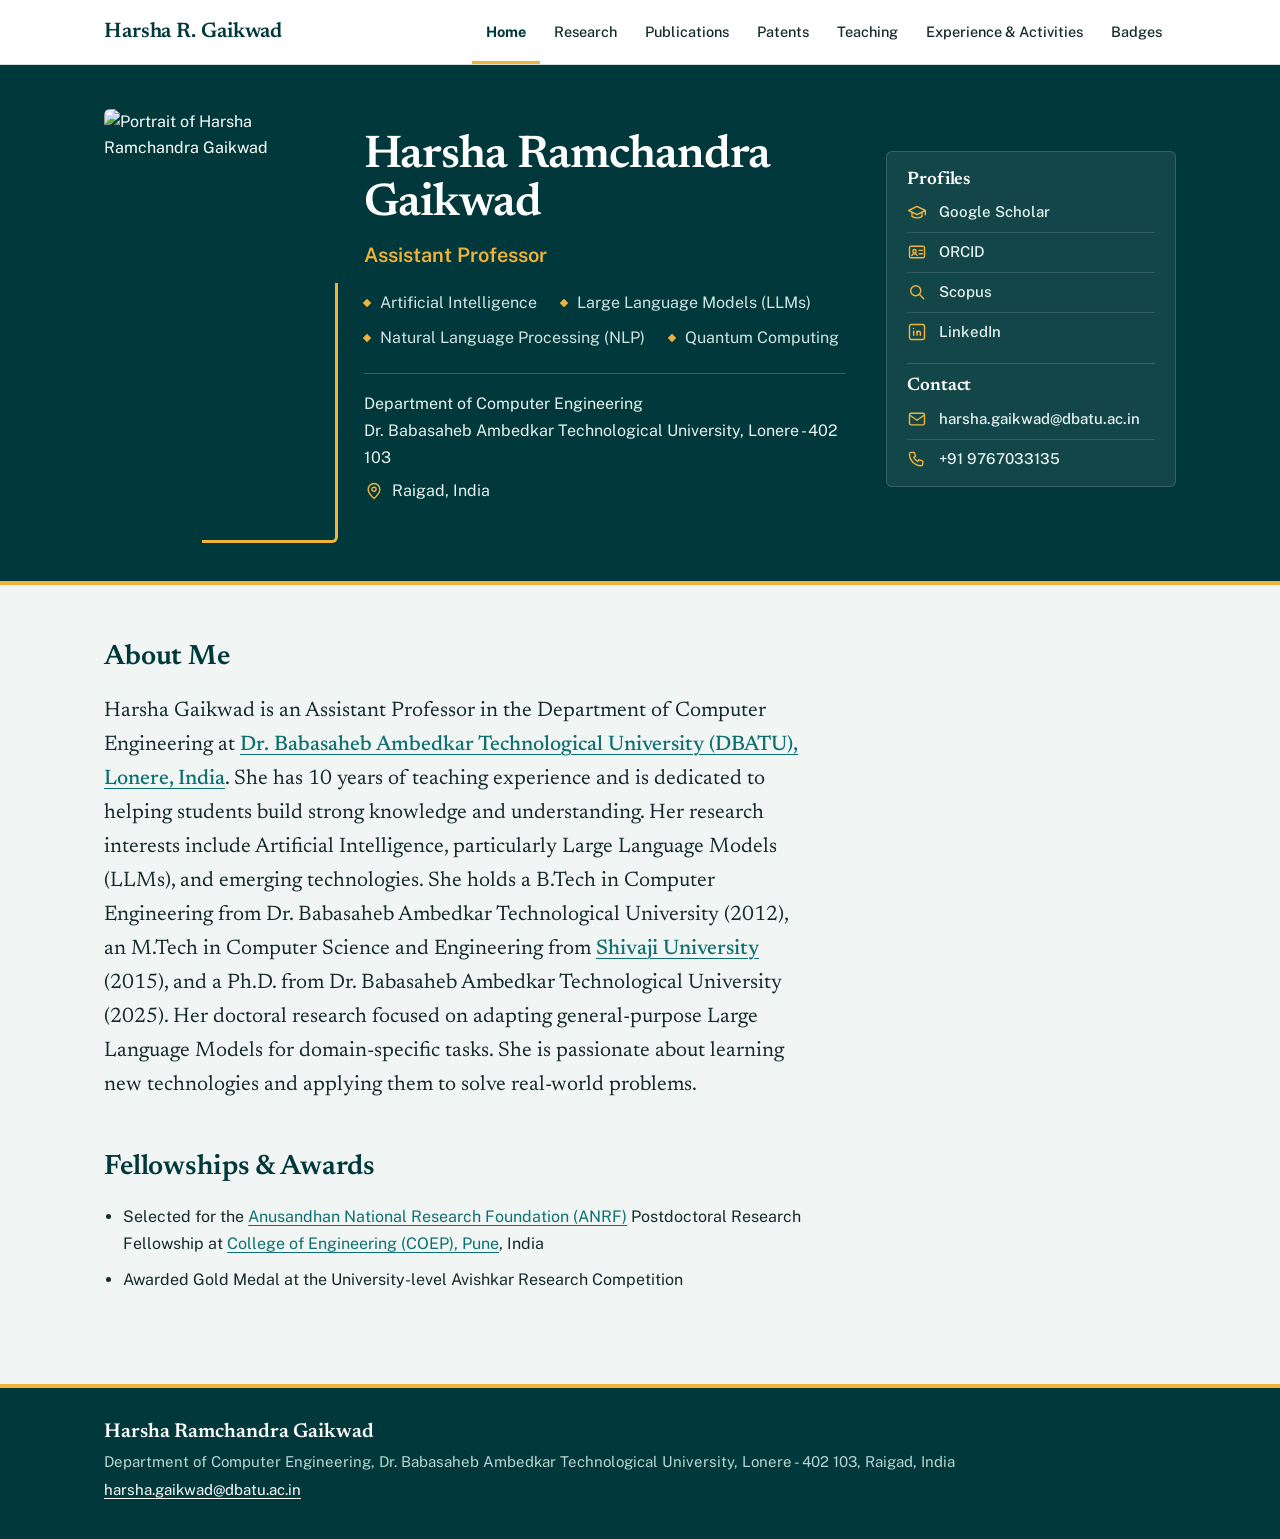
==== commit a633e132: "Add files via upload" ====
--- a/index.html
+++ b/index.html
@@ -4,7 +4,7 @@
 <meta charset="utf-8">
 <meta name="viewport" content="width=device-width, initial-scale=1">
 <title>Harsha Ramchandra Gaikwad</title>
-<meta name="description" content="Harsha Ramchandra Gaikwad, Assistant Professor, Department of Computer Engineering, DBATU, Lonere. Artificial Intelligence, Large Language Models, Natural Language Processing. IBM Qiskit Advocate.">
+<meta name="description" content="Harsha Ramchandra Gaikwad, Assistant Professor, Department of Computer Engineering, DBATU, Lonere. Artificial Intelligence, Large Language Models, Natural Language Processing, Quantum Computing.">
 <meta name="theme-color" content="#00383B">
 <link rel="icon" href="data:image/svg+xml,%3Csvg xmlns='http://www.w3.org/2000/svg' viewBox='0 0 32 32'%3E%3Crect width='32' height='32' rx='6' fill='%2300383B'/%3E%3Cpath d='M9 24V8h3v5h8V8h3v16h-3v-8h-8v8z' fill='%23F2B33D'/%3E%3C/svg%3E">
 <link rel="stylesheet" href="style.css">
@@ -35,7 +35,7 @@
 
 <main id="main">
 <section class="hero">
-  <div class="hero-inner">
+  <div class="hero-inner three">
     <figure class="portrait">
       <img src="profile.jpeg" width="360" height="420" alt="Portrait of Harsha Ramchandra Gaikwad">
     </figure>
@@ -46,6 +46,7 @@
         <li>Artificial Intelligence</li>
         <li>Large Language Models (LLMs)</li>
         <li>Natural Language Processing (NLP)</li>
+        <li>Quantum Computing</li>
       </ul>
       <address class="affiliation">
         <p>Department of Computer Engineering</p>
@@ -53,37 +54,7 @@
         <p class="where"><svg width="20" height="20" viewBox="0 0 24 24" fill="none" stroke="currentColor" stroke-width="1.7" stroke-linecap="round" stroke-linejoin="round" aria-hidden="true"><path d="M12 21s-7-6.1-7-11a7 7 0 0 1 14 0c0 4.9-7 11-7 11z"/><circle cx="12" cy="10" r="2.5"/></svg><span>Raigad, India</span></p>
       </address>
     </div>
-  </div>
-</section>
-
-<div class="home-grid">
-  <div>
-    <section aria-labelledby="about-heading">
-      <h2 id="about-heading">About Me</h2>
-      <p class="lead">
-        Harsha Gaikwad is an Assistant Professor in the Department of Computer Engineering at
-        <a href="https://dbatu.ac.in/" target="_blank" rel="noopener">Dr. Babasaheb Ambedkar Technological University (DBATU), Lonere, India</a>.
-        She has 10 years of teaching experience and is dedicated to helping students build strong knowledge and understanding.
-        Her research interests include Artificial Intelligence, particularly Large Language Models (LLMs), and emerging technologies.
-        She holds a B.Tech in Computer Engineering from Dr. Babasaheb Ambedkar Technological University (2012),
-        an M.Tech in Computer Science and Engineering from <a href="https://www.unishivaji.ac.in/" target="_blank" rel="noopener">Shivaji University</a> (2015),
-        and a Ph.D. from Dr. Babasaheb Ambedkar Technological University (2025).
-        Her doctoral research focused on adapting general-purpose Large Language Models for domain-specific tasks.
-        She is an IBM Qiskit Advocate, and is passionate about learning new technologies and applying them to solve real-world problems.
-      </p>
-    </section>
-
-    <section aria-labelledby="awards-heading" class="page-section" style="margin-top: 48px">
-      <h2 id="awards-heading">Fellowships &amp; Awards</h2>
-      <ul class="bullets">
-        <li>Selected for the <a href="https://anrf.gov.in/" target="_blank" rel="noopener">Anusandhan National Research Foundation (ANRF)</a>
-        Postdoctoral Research Fellowship at <a href="https://www.coep.org.in/" target="_blank" rel="noopener">College of Engineering (COEP), Pune</a>, India</li>
-        <li>Awarded Gold Medal at the University-level Avishkar Research Competition</li>
-      </ul>
-    </section>
-  </div>
-
-  <aside class="aside-panel" aria-label="Profiles and contact">
+  <aside class="hero-links" aria-label="Profiles and contact">
     <h2>Profiles</h2>
     <ul class="icon-links">
       <li><a href="https://scholar.google.com/citations?user=UqezAY8AAAAJ&amp;hl=en" target="_blank" rel="noopener"><svg width="20" height="20" viewBox="0 0 24 24" fill="none" stroke="currentColor" stroke-width="1.7" stroke-linecap="round" stroke-linejoin="round" aria-hidden="true"><path d="M22 9 12 4 2 9l10 5 10-5z"/><path d="M6 11.5V16c3 2.4 9 2.4 12 0v-4.5"/><path d="M22 9v5"/></svg><span>Google Scholar<span class="sr-only"> (opens in a new tab)</span></span></a></li>
@@ -98,6 +69,36 @@
       <li><a href="tel:+919767033135"><svg width="20" height="20" viewBox="0 0 24 24" fill="none" stroke="currentColor" stroke-width="1.7" stroke-linecap="round" stroke-linejoin="round" aria-hidden="true"><path d="M5 4h3.5l1.8 4.5-2.3 1.4a11 11 0 0 0 5.1 5.1l1.4-2.3L19 14.5V18a2 2 0 0 1-2 2A14 14 0 0 1 3 6a2 2 0 0 1 2-2z"/></svg><span>+91 9767033135</span></a></li>
     </ul>
   </aside>
+  </div>
+</section>
+
+<div class="home-grid single">
+  <div>
+    <section aria-labelledby="about-heading">
+      <h2 id="about-heading">About Me</h2>
+      <p class="lead">
+        Harsha Gaikwad is an Assistant Professor in the Department of Computer Engineering at
+        <a href="https://dbatu.ac.in/" target="_blank" rel="noopener">Dr. Babasaheb Ambedkar Technological University (DBATU), Lonere, India</a>.
+        She has 10 years of teaching experience and is dedicated to helping students build strong knowledge and understanding.
+        Her research interests include Artificial Intelligence, particularly Large Language Models (LLMs), and emerging technologies.
+        She holds a B.Tech in Computer Engineering from Dr. Babasaheb Ambedkar Technological University (2012),
+        an M.Tech in Computer Science and Engineering from <a href="https://www.unishivaji.ac.in/" target="_blank" rel="noopener">Shivaji University</a> (2015),
+        and a Ph.D. from Dr. Babasaheb Ambedkar Technological University (2025).
+        Her doctoral research focused on adapting general-purpose Large Language Models for domain-specific tasks.
+        She is passionate about learning new technologies and applying them to solve real-world problems.
+      </p>
+    </section>
+
+    <section aria-labelledby="awards-heading" class="page-section" style="margin-top: 48px">
+      <h2 id="awards-heading">Fellowships &amp; Awards</h2>
+      <ul class="bullets">
+        <li>Selected for the <a href="https://anrf.gov.in/" target="_blank" rel="noopener">Anusandhan National Research Foundation (ANRF)</a>
+        Postdoctoral Research Fellowship at <a href="https://www.coep.org.in/" target="_blank" rel="noopener">College of Engineering (COEP), Pune</a>, India</li>
+        <li>Awarded Gold Medal at the University-level Avishkar Research Competition</li>
+      </ul>
+    </section>
+  </div>
+
 </div>
 </main>
 
--- a/style.css
+++ b/style.css
@@ -1016,3 +1016,48 @@
     .stats.five { grid-template-columns: repeat(2, minmax(0, 1fr)); }
     .stats.five .stat:nth-child(5) { border-left: 0; }
 }
+
+/* badges: compact clickable list */
+.badge-list { margin: 0; padding: 0; list-style: none; background: var(--surface); border: 1px solid var(--line); border-radius: var(--radius); }
+.badge-list li + li { border-top: 1px solid var(--line-soft); }
+.badge-list a { display: flex; align-items: center; gap: 14px; padding: 9px 16px; color: var(--ink); text-decoration: none; }
+.badge-list a:hover { background: #F6FAF9; }
+.badge-list img { flex: none; width: 40px; height: 40px; border-radius: 3px; }
+.badge-list .name { flex: 1; min-width: 0; font-weight: 600; color: var(--navy); }
+.badge-list a:hover .name { color: var(--link); text-decoration: underline; }
+.badge-list .date { flex: none; color: var(--muted); font-size: 0.875rem; white-space: nowrap; }
+
+/* home: profiles and contact sit beside the photo, so nothing needs scrolling */
+.hero-inner.three {
+    grid-template-columns: 220px minmax(0, 1fr) 290px;
+    gap: 40px;
+    padding: 44px 24px 52px;
+}
+.hero-inner.three h1 { font-size: clamp(2.1rem, 3.6vw, 3rem); }
+.hero-inner.three .role { margin-top: 10px; }
+.hero-inner.three .affiliation { margin-top: 22px; padding-top: 16px; }
+
+.hero-links {
+    background: rgba(255, 255, 255, 0.07);
+    border: 1px solid rgba(255, 255, 255, 0.16);
+    border-radius: var(--radius);
+    padding: 6px 20px 8px;
+}
+.hero-links h2 { margin: 12px 0 2px; color: #fff; font-size: 1.125rem; }
+.hero-links h2:not(:first-child) { margin-top: 12px; padding-top: 12px; border-top: 1px solid rgba(255, 255, 255, 0.16); }
+.hero-links .icon-links li + li { border-top-color: rgba(255, 255, 255, 0.12); }
+.hero-links .icon-links a { gap: 12px; padding: 7px 0; color: #E6F2F1; font-size: 0.9375rem; }
+.hero-links .icon-links a:hover { color: var(--gold); }
+.hero-links .icon-links svg { color: var(--gold); }
+
+.home-grid.single { display: block; max-width: var(--wrap); }
+.home-grid.single > div { max-width: 46rem; }
+
+@media (max-width: 1080px) {
+    .hero-inner.three { grid-template-columns: 220px minmax(0, 1fr); }
+    .hero-inner.three .hero-links { grid-column: 1 / -1; }
+}
+@media (max-width: 900px) {
+    .hero-inner.three { grid-template-columns: 1fr; gap: 32px; padding: 36px 24px 44px; }
+    .hero-inner.three .portrait { width: 200px; }
+}
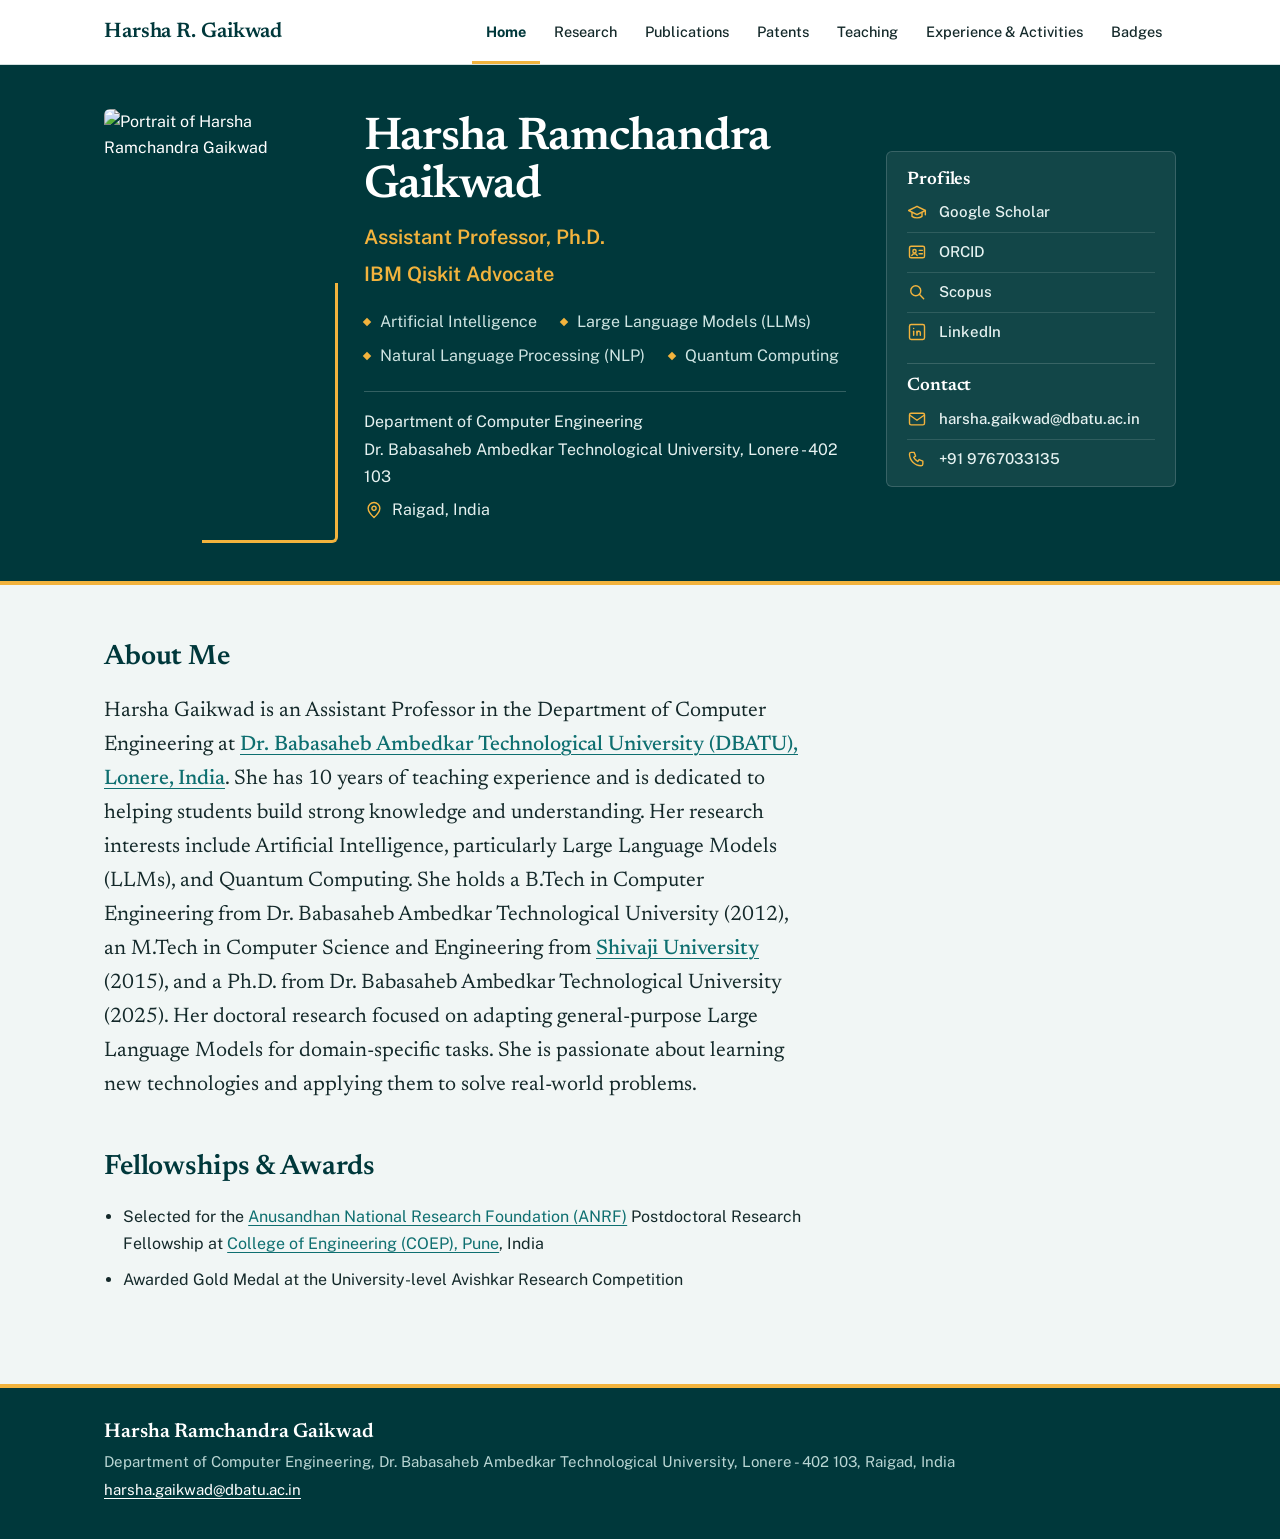
==== commit f98497fb: "Enhance profile with additional qualifications and interests Updated the role description and resear" ====
--- a/index.html
+++ b/index.html
@@ -41,7 +41,8 @@
     </figure>
     <div>
       <h1>Harsha Ramchandra Gaikwad</h1>
-      <p class="role">Assistant Professor</p>
+      <p class="role">Assistant Professor, Ph.D.</p>
+      <p class="role" style="margin-top: 4px">IBM Qiskit Advocate</p>
       <ul class="areas" aria-label="Areas of expertise">
         <li>Artificial Intelligence</li>
         <li>Large Language Models (LLMs)</li>
@@ -80,7 +81,7 @@
         Harsha Gaikwad is an Assistant Professor in the Department of Computer Engineering at
         <a href="https://dbatu.ac.in/" target="_blank" rel="noopener">Dr. Babasaheb Ambedkar Technological University (DBATU), Lonere, India</a>.
         She has 10 years of teaching experience and is dedicated to helping students build strong knowledge and understanding.
-        Her research interests include Artificial Intelligence, particularly Large Language Models (LLMs), and emerging technologies.
+        Her research interests include Artificial Intelligence, particularly Large Language Models (LLMs), and Quantum Computing.
         She holds a B.Tech in Computer Engineering from Dr. Babasaheb Ambedkar Technological University (2012),
         an M.Tech in Computer Science and Engineering from <a href="https://www.unishivaji.ac.in/" target="_blank" rel="noopener">Shivaji University</a> (2015),
         and a Ph.D. from Dr. Babasaheb Ambedkar Technological University (2025).
